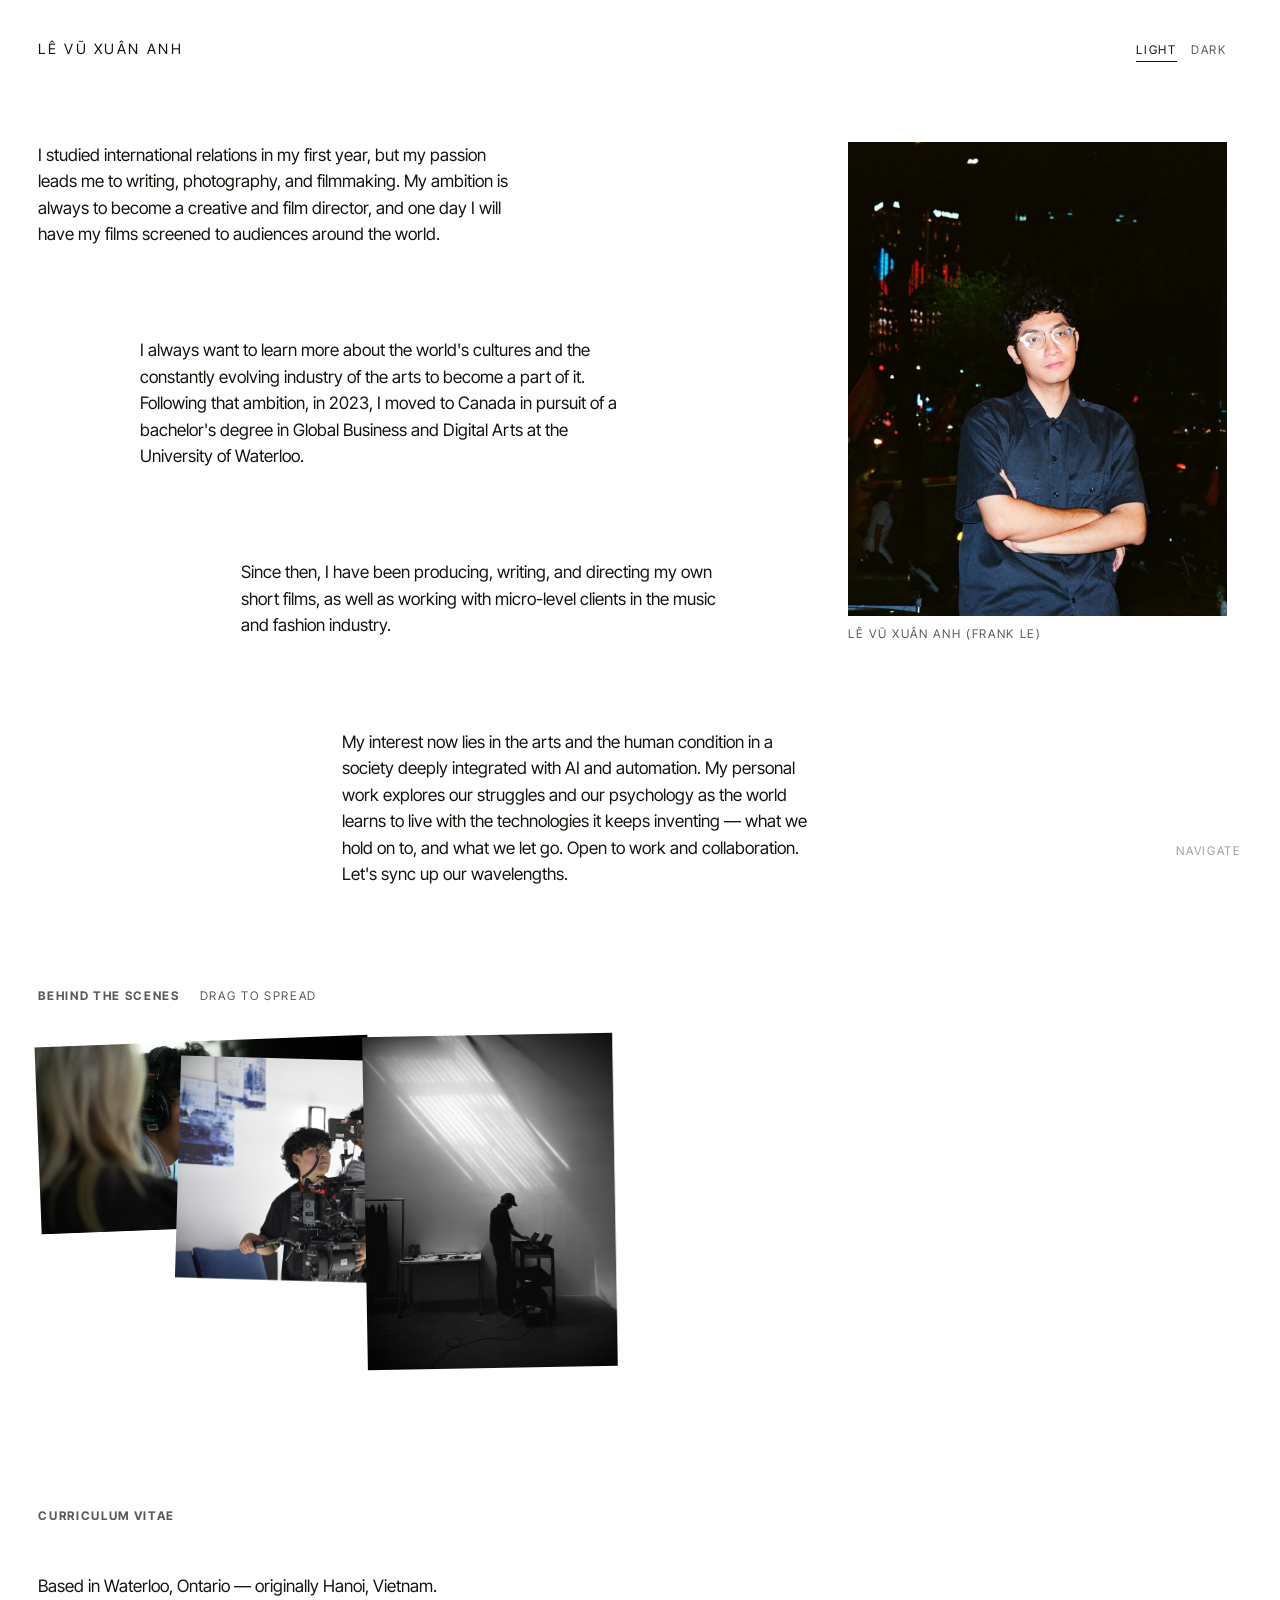
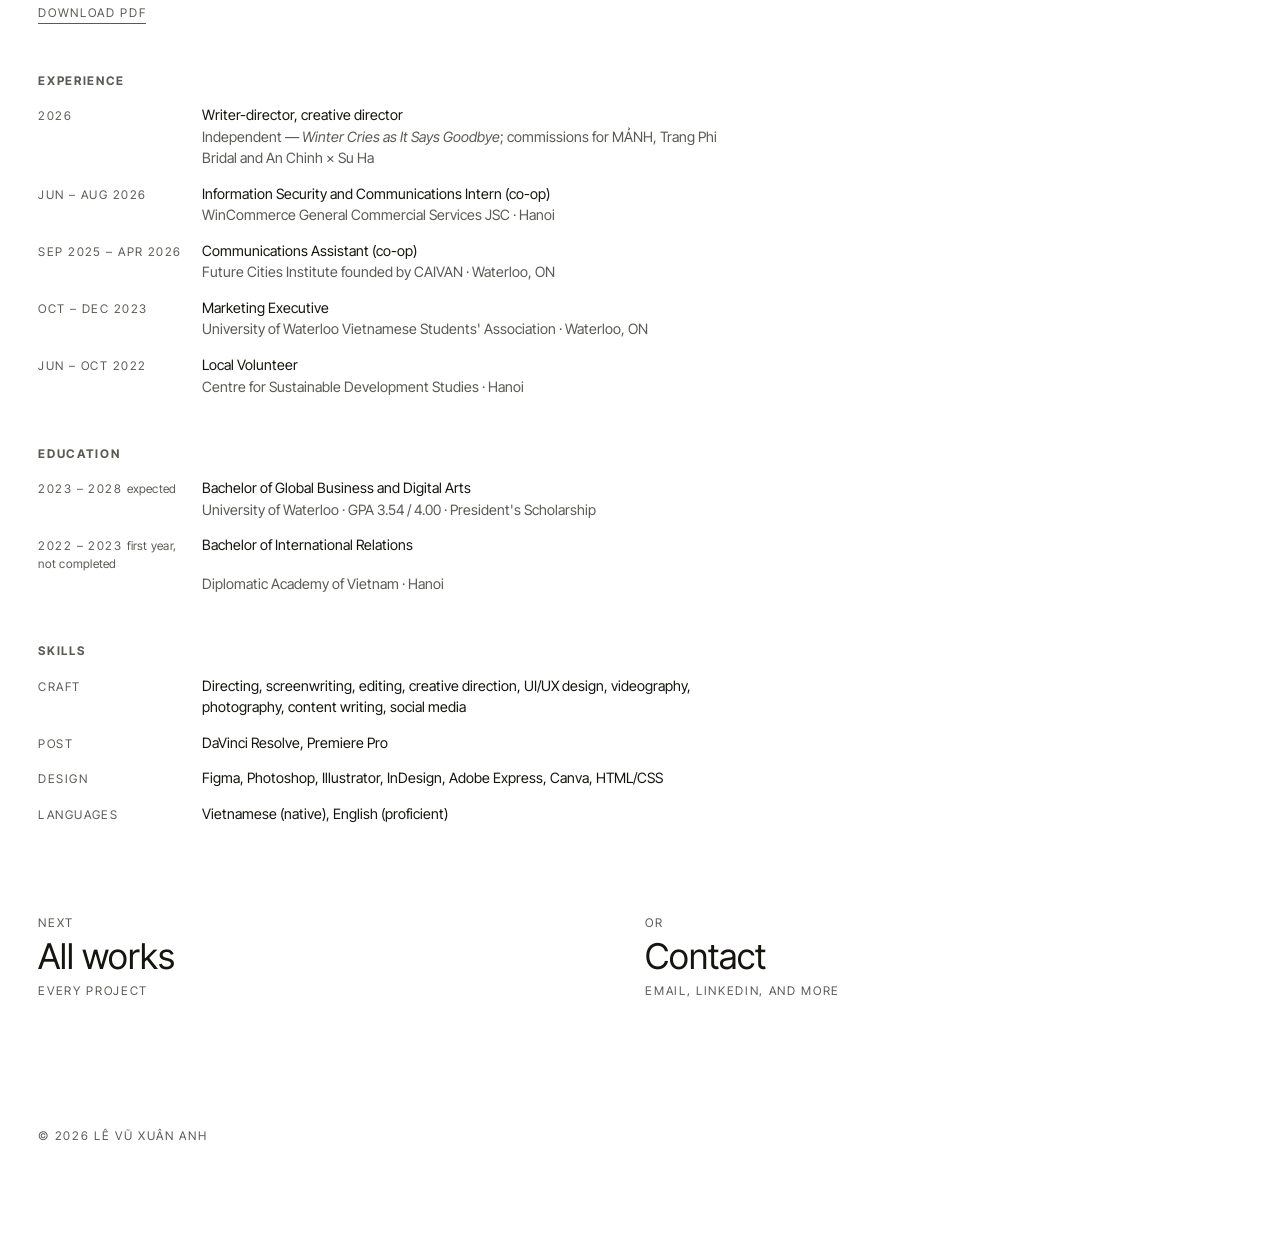
==== about.html @ a2eb8f97 "About: a behind-the-scenes pile you can spread, and the closing line Frank's two, Sept 14:  - The fo" ====
<!doctype html>
<html lang="en">
<head>
<meta charset="UTF-8">
<meta name="viewport" content="width=device-width, initial-scale=1">
<title>About — Frank Le</title>
<meta name="description" content="About Lê Vũ Xuân Anh (Frank Le) — filmmaker and designer studying Global Business and Digital Arts at the University of Waterloo.">
<link rel="icon" href="assets/favicon.svg" type="image/svg+xml">
<link rel="preconnect" href="https://fonts.googleapis.com">
<link rel="preconnect" href="https://fonts.gstatic.com" crossorigin>
<link href="https://fonts.googleapis.com/css2?family=Inter+Tight:ital,wght@0,100..900;1,100..900&display=swap" rel="stylesheet">
<link rel="stylesheet" href="css/style.css">
<script>try{var t=localStorage.getItem('theme');if(t==='dark'||t==='light')document.documentElement.dataset.theme=t;}catch(e){}</script>
</head>
<body data-nav-current="about" class="page-field">

<a class="skip-link" href="#main">Skip to content</a>

<!-- Only the colour mode lives up here now. The nameplate and the way
     back both came out on Sept 11 2026: the name is the root of the
     node tree one click away, and a masthead repeated on every page is
     the thing this site is built to avoid. Navigation is the cue in
     the lower right. -->
<header class="page-head">
  <a class="page-head__mark" href="index.html">Lê Vũ Xuân Anh</a>
  <div class="theme" role="group" aria-label="Colour mode">
    <button class="theme__btn" type="button" data-set-theme="light">Light</button>
    <button class="theme__btn" type="button" data-set-theme="dark">Dark</button>
  </div>
</header>

<!-- A scrolling canvas, not a document: no rules, no boxes, no
     column. Passages step down and inward, the portrait floats free
     and can be dragged anywhere. Placement lives in css/style.css
     under "Canvas pages". -->
<main id="main" class="field">
  <h1 class="visually-hidden">About Frank Le</h1>

  <p class="passage passage--a">I studied international relations in my first year, but my passion leads me to writing, photography, and filmmaking. My ambition is always to become a creative and film director, and one day I will have my films screened to audiences around the world.</p>

  <figure class="floater floater--portrait" data-drag>
    <span class="drift">
      <span class="shot shot--native" style="--ratio: 1200 / 1500">
        <img src="assets/headshot.jpg" width="1200" height="1500" alt="Lê Vũ Xuân Anh, arms folded, at night in the city">
      </span>
    </span>
    <figcaption class="label">Lê Vũ Xuân Anh (Frank Le)</figcaption>
  </figure>

  <p class="passage passage--b">I always want to learn more about the world's cultures and the constantly evolving industry of the arts to become a part of it. Following that ambition, in 2023, I moved to Canada in pursuit of a bachelor's degree in Global Business and Digital Arts at the University of Waterloo.</p>

  <p class="passage passage--c">Since then, I have been producing, writing, and directing my own short films, as well as working with micro-level clients in the music and fashion industry.</p>

  <p class="passage passage--d">My interest now lies in the arts and the human condition in a society deeply integrated with AI and automation. My personal work explores our struggles and our psychology as the world learns to live with the technologies it keeps inventing — what we hold on to, and what we let go. Open to work and collaboration. Let's sync up our wavelengths.</p>

  <!-- The CV, on the page rather than behind a download (Frank,
       Sept 13 2026). Latest to earliest within every section. Dated
       entries come from his June 2025 resume; the 2025 co-op and the
       2026 work come from this site's own data. There is no
       Certification section yet because nothing sourced names one —
       the markup for it is at the end of this block, ready. The PDF
       is Frank's 2026 CV (Sept 14 2026) with the phone number
       redacted from its footer, so docs/contact.md's rule holds; see
       CLAUDE.md for how, and why a text-only redaction was not
       enough. -->
  <!-- Behind the scenes (Frank, Sept 14 2026): three set photos as a
       pile — offset, tilted a degree or two, like prints left on a
       desk. Each is a .floater, so it takes the same drag and drift
       as the portrait; spread them across the page, and "Stack"
       (which appears once anything has moved) puts them back the way
       Tidy up does on the works grid. DOM order is the resting
       stacking order; js/about.js brings whichever was last touched to
       the top. Native ratios, per the standing rule. -->
  <section class="pile" aria-labelledby="pile-heading">
    <div class="pile__head">
      <h2 id="pile-heading" class="label">Behind the scenes</h2>
      <p class="pile__hint label">Drag to spread</p>
      <button class="pile__stack label" type="button" data-stack hidden>Stack</button>
    </div>
    <div class="pile__stage">
      <figure class="floater pile__item pile__item--1" data-drag>
        <span class="drift"><img src="assets/bts-monitor.jpg" width="1600" height="900" alt="Frank at the monitor on set, headphones on, watching a take" loading="lazy" draggable="false"></span>
      </figure>
      <figure class="floater pile__item pile__item--2" data-drag>
        <span class="drift"><img src="assets/bts-camera.jpg" width="1600" height="1066" alt="Frank directing beside the camera operator, pointing across the set" loading="lazy" draggable="false"></span>
      </figure>
      <figure class="floater pile__item pile__item--3" data-drag>
        <span class="drift"><img src="assets/bts-studio.jpg" width="1200" height="1600" alt="Frank at a cart of monitors in a studio, light raking across the wall behind him" loading="lazy" draggable="false"></span>
      </figure>
    </div>
  </section>

  <section class="cv" aria-labelledby="cv-heading">
    <h2 id="cv-heading" class="label">Curriculum vitae</h2>
    <p class="cv__lead">Based in Waterloo, Ontario — originally Hanoi, Vietnam.
      <a class="cv__download label" href="assets/le-vu-xuan-anh-cv-2026.pdf" download="Le Vu Xuan Anh - CV 2026.pdf">Download PDF<span class="visually-hidden"> (2 MB)</span></a></p>

    <section class="cv__section">
      <h3 class="label">Experience</h3>
      <ol class="cv__list">
        <li class="cv__item">
          <span class="cv__when">2026</span>
          <span class="cv__what">Writer-director, creative director</span>
          <span class="cv__where">Independent — <em>Winter Cries as It Says Goodbye</em>; commissions for MẢNH, Trang Phi Bridal and An Chinh × Su Ha</span>
        </li>
        <li class="cv__item">
          <span class="cv__when">Jun – Aug 2026</span>
          <span class="cv__what">Information Security and Communications Intern (co-op)</span>
          <span class="cv__where">WinCommerce General Commercial Services JSC · Hanoi</span>
        </li>
        <li class="cv__item">
          <span class="cv__when">Sep 2025 – Apr 2026</span>
          <span class="cv__what">Communications Assistant (co-op)</span>
          <span class="cv__where">Future Cities Institute founded by CAIVAN · Waterloo, ON</span>
        </li>
        <li class="cv__item">
          <span class="cv__when">Oct – Dec 2023</span>
          <span class="cv__what">Marketing Executive</span>
          <span class="cv__where">University of Waterloo Vietnamese Students' Association · Waterloo, ON</span>
        </li>
        <li class="cv__item">
          <span class="cv__when">Jun – Oct 2022</span>
          <span class="cv__what">Local Volunteer</span>
          <span class="cv__where">Centre for Sustainable Development Studies · Hanoi</span>
        </li>
      </ol>
    </section>

    <section class="cv__section">
      <h3 class="label">Education</h3>
      <ol class="cv__list">
        <li class="cv__item">
          <span class="cv__when">2023 – 2028 <span class="cv__note">expected</span></span>
          <span class="cv__what">Bachelor of Global Business and Digital Arts</span>
          <span class="cv__where">University of Waterloo · GPA 3.54 / 4.00 · President's Scholarship</span>
        </li>
        <li class="cv__item">
          <span class="cv__when">2022 – 2023 <span class="cv__note">first year, not completed</span></span>
          <span class="cv__what">Bachelor of International Relations</span>
          <span class="cv__where">Diplomatic Academy of Vietnam · Hanoi</span>
        </li>
      </ol>
    </section>

    <section class="cv__section">
      <h3 class="label">Skills</h3>
      <ol class="cv__list">
        <li class="cv__item">
          <span class="cv__when">Craft</span>
          <span class="cv__what">Directing, screenwriting, editing, creative direction, UI/UX design, videography, photography, content writing, social media</span>
        </li>
        <li class="cv__item">
          <span class="cv__when">Post</span>
          <span class="cv__what">DaVinci Resolve, Premiere Pro</span>
        </li>
        <li class="cv__item">
          <span class="cv__when">Design</span>
          <span class="cv__what">Figma, Photoshop, Illustrator, InDesign, Adobe Express, Canva, HTML/CSS</span>
        </li>
        <li class="cv__item">
          <span class="cv__when">Languages</span>
          <span class="cv__what">Vietnamese (native), English (proficient)</span>
        </li>
      </ol>
    </section>

    <!-- Certification — nothing sourced names one yet. When there is:
    <section class="cv__section">
      <h3 class="label">Certification</h3>
      <ol class="cv__list">
        <li class="cv__item">
          <span class="cv__when">YEAR</span>
          <span class="cv__what">Certificate name</span>
          <span class="cv__where">Issuer</span>
        </li>
      </ol>
    </section>
    -->
  </section>

  <!-- Where to go from here: the project pages end on a "Next project"
       node, and this page ends the same way, on two. The address and
       LinkedIn that used to sit in the footer live on the Contact
       page, one of these two nodes away (Frank, Sept 13 2026). -->
  <nav class="next-nodes" aria-label="Where next">
    <a class="next-node" href="works.html">
      <span class="label">Next</span>
      <span class="next-node__title">All works</span>
      <span class="label">Every project</span>
    </a>
    <a class="next-node next-node--second" href="contact.html">
      <span class="label">Or</span>
      <span class="next-node__title">Contact</span>
      <span class="label">Email, LinkedIn, and more</span>
    </a>
  </nav>
</main>

<footer class="end-marks">
  <p class="label">&copy; 2026 Lê Vũ Xuân Anh</p>
</footer>

<!-- Navigation, lower right: the node tree's logic folded into one
     corner. Quiet until asked, then a short branch grows upward -
     Navigate, All works, Home - the way a node grows its children on
     the homepage. The trigger is first in the markup and the column is
     reversed in CSS, so the tab order runs bottom to top the way the
     branch reads. js/navcue.js owns the open state. -->
<nav class="navcue" data-cue aria-label="Site">
  <button class="navcue__trigger" type="button" aria-expanded="false">Navigate</button>
  <ul class="navcue__list">
    <li class="navcue__item"><button class="navcue__link" type="button" data-scroll-top>Back to top</button></li>
    <li class="navcue__item"><a class="navcue__link" href="contact.html">Contact</a></li>
    <li class="navcue__item"><a class="navcue__link" href="works.html">All works</a></li>
    <li class="navcue__item"><a class="navcue__link" href="index.html">Home</a></li>
  </ul>
</nav>

<script src="js/site.js"></script>
<script src="js/theme.js"></script>
<script src="js/navcue.js"></script>
<script src="js/drag.js"></script>
<script src="js/about.js"></script>
</body>
</html>
---- css/style.css ----
/* ============================================================
   Frank Le — Portfolio
   Style system: black ink on white paper, ONE typeface doing
   every job, a restrained type scale, no boxes around anything
   the visitor can press, stark hairlines, smooth restrained
   motion. Navigation is the node-tree canvas (index.html +
   js/node-tree.js), not a menu of links.
   See docs/style-direction.md for the rationale behind every
   choice here, including the Sept 2026 revisions.
   ============================================================ */

:root {
  /* Color — Frank's call (Sept 2026): paper is now pure #FFFFFF,
     reversing the earlier warm off-white. Ink stays a near-black
     rather than #000 so the page reads as printed, not clinical.
     The two grays were retoned neutral at the same time — the old
     warm tan/olive pair looked dirty against a pure white sheet. */
  --paper: #ffffff;
  --paper-dim: #f1f1f1;
  --ink: #16140f;
  --ink-soft: #5c5a55;
  --line: var(--ink); /* stark hairlines, not a soft gray — Sept 2026 revision */
  color-scheme: light;

  /* Type — ONE typeface, every job (Frank's call, Sept 2026).
     The old split serif/grotesk system is gone: Times does the
     headlines, the labels, the metadata and the node tree alike.
     Hierarchy now comes from size, case and spacing only, which is
     a harder discipline and a more distinctive result. Setting a
     serif in small tracked caps is what carries the "structural"
     voice the grotesk used to. Don't reintroduce a second family
     without asking — it undoes the whole idea. */
  /* Inter Tight (Frank, Sept 14 2026) — replaces Times, which had
     been the one face since Sept 8. Loaded from Google Fonts in each
     page's <head> as a variable font, so every weight is available
     without a second file. The fallbacks are sans, so a slow load
     shows a grotesk rather than a serif for a moment. */
  --font: "Inter Tight", "Helvetica Neue", Helvetica, Arial, sans-serif;

  /* Scale — one modular ladder, ratio 1.2 (Sept 8 2026 rebuild).
     Every size on the site comes from this ladder; there are no
     hand-picked font-sizes left in the file. Before this there were
     five tokens and thirty-three one-off values clustered so tightly
     (0.7 / 0.72 / 0.75 / 0.78 / 0.8 / 0.85rem) that no one could
     tell them apart — a scale on paper that the CSS ignored.

     The range is the same as before; the rungs are twice as dense,
     which is what a tight ratio buys you. Each step is 1.2x the one
     below, at BOTH ends of its clamp, so the ratio holds at every
     viewport rather than only at one width. Body is --step-2, and
     the ladder is anchored there: 16px on a phone, 17.5px on a desk.

     The anchor has moved twice: down from 16/18px when the site read
     too large, then back up to 16/17.5px on Sept 10 2026 when it read
     too small to sit and read. 16px is the floor for body copy and
     the reason it went back up — below that, prose is a squint. Because every rung is derived
     from the base, moving it moved all nine together and the
     proportions are untouched; this is the only place to change if
     the whole site should get bigger or smaller again. Do NOT nudge
     one rung on its own — that snaps it out of the 1.2 relationship
     with its neighbours and puts us back to the ad-hoc scale this
     ladder replaced.

     In use today: 0 (micro labels), 1 (small text and controls),
     2 (body), 4 (node d1, card titles), 6 (node d0, section titles),
     8 (page titles). Steps 3, 5 and 7 are the headroom the tighter
     ratio creates — real rungs, not yet needed. Reach for one of
     them before inventing a number. */
  --step-0: clamp(0.694rem, 0.675rem + 0.085vw, 0.760rem); /* 11.1 - 12.2px */
  --step-1: clamp(0.833rem, 0.810rem + 0.101vw, 0.911rem); /* 13.3 - 14.6px */
  --step-2: clamp(1rem,     0.973rem + 0.121vw, 1.094rem); /* 16.0 - 17.5px */
  --step-3: clamp(1.2rem,   1.167rem + 0.146vw, 1.313rem); /* 19.2 - 21.0px */
  --step-4: clamp(1.44rem,  1.401rem + 0.174vw, 1.575rem); /* 23.0 - 25.2px */
  --step-5: clamp(1.728rem, 1.681rem + 0.209vw, 1.890rem); /* 27.6 - 30.2px */
  --step-6: clamp(2.074rem, 2.018rem + 0.250vw, 2.268rem); /* 33.2 - 36.3px */
  --step-7: clamp(2.488rem, 2.420rem + 0.302vw, 2.722rem); /* 39.8 - 43.5px */
  --step-8: clamp(2.986rem, 2.905rem + 0.361vw, 3.266rem); /* 47.8 - 52.3px */

  --max-w: none;
  --gutter: clamp(1.25rem, 3vw, 3rem);
  /* Section rhythm, pulled from the reference's literal 200px
     section-gap token (adapted down for a multi-page site — 200px
     between every section on every page reads as excessive here) */
  --section-gap: clamp(3rem, 11vw, 12.5rem);

  /* Motion. --ease is the slow, editorial curve for content
     entering on scroll; --ease-out is the punchier UI curve for
     things the visitor operates directly (menu, toggle, buttons),
     which stay under 250ms so the interface never feels laggy. */
  --ease: cubic-bezier(0.22, 1, 0.36, 1);
  --ease-out: cubic-bezier(0.23, 1, 0.32, 1);
  --ease-in-out: cubic-bezier(0.77, 0, 0.175, 1);
}

* { box-sizing: border-box; }

html {
  color-scheme: light;
  scroll-behavior: smooth;
  /* The tree panel locks body scroll while it's open; reserving the
     gutter stops the page jumping sideways as the scrollbar goes. */
  scrollbar-gutter: stable;
}

@media (prefers-reduced-motion: reduce) {
  html { scroll-behavior: auto; }
}

:focus-visible {
  outline: 2px solid var(--ink);
  outline-offset: 3px;
}

body {
  margin: 0;
  background: var(--paper);
  color: var(--ink);
  font-family: var(--font);
  font-optical-sizing: auto;
  font-size: var(--step-2);
  line-height: 1.5;
  -webkit-font-smoothing: antialiased;
}

img, video { max-width: 100%; display: block; }

a { color: inherit; }

.visually-hidden {
  position: absolute;
  width: 1px; height: 1px;
  overflow: hidden;
  clip: rect(0 0 0 0);
  white-space: nowrap;
}

.skip-link {
  position: absolute;
  left: var(--gutter);
  top: -100%;
  z-index: 50;
  background: var(--ink);
  color: var(--paper);
  font-family: var(--font);
  font-size: var(--step-1);
  letter-spacing: 0.1em;
  text-transform: uppercase;
  text-decoration: none;
  padding: 0.7rem 1rem;
}

.skip-link:focus { top: 0.5rem; }

/* Small structural label, used for eyebrows and section headings —
   the grotesk "structure" voice. */
.label {
  font-family: var(--font);
  font-size: var(--step-0);
  letter-spacing: 0.14em;
  text-transform: uppercase;
  color: var(--ink-soft);
}

/* ---------- Layout shell ---------- */

main { display: block; }

/* The same opening as every canvas page. works.html is the only page
   left using .section, and since its heading and rules came out there
   was nothing at the top of it to justify --section-gap - the filter
   bar simply started 60px lower than the first line of every other
   page. These figures are .field's, deliberately: change one, change
   both. */
.section {
  padding: clamp(2rem, 7vw, 5rem) var(--gutter) clamp(4rem, 10vw, 8rem);
}

.section--tight { padding-block: clamp(2rem, 5vw, 4rem); }
.section--flush-top { padding-top: 0; }

/* The homepage grid slot renders nothing until a third-party grid is
   embedded in it — until then it shouldn't reserve section padding. */
.section:empty { padding: 0; }

.grid-12 {
  display: grid;
  grid-template-columns: repeat(12, 1fr);
  gap: clamp(1rem, 2vw, 1.75rem);
  max-width: var(--max-w);
  margin-inline: auto;
}

.rule {
  grid-column: 1 / -1;
  height: 1px;
  background: var(--line);
  border: 0;
  margin: 0;
}

/* ---------- Section headings ---------- */

/* The section head and its rule were removed Sept 11 2026 along with
   the one on the filter row: works.html was the last page carrying
   them, and ruled-off headers are the document look this site left
   behind. git has the rules. */

/* Text link with a rule that draws itself on hover */
.link-line {
  font-family: var(--font);
  font-size: var(--step-1);
  letter-spacing: 0.1em;
  text-transform: uppercase;
  text-decoration: none;
  padding-bottom: 3px;
  background-image: linear-gradient(var(--ink), var(--ink));
  background-repeat: no-repeat;
  background-position: 0 100%;
  background-size: 100% 1px;
  transition: background-size 0.25s var(--ease);
}

@media (hover: hover) and (pointer: fine) {
  .link-line:hover { background-size: 0 1px; }
}

/* ---------- Media ---------- */

.media-frame {
  position: relative;
  display: block;          /* it is an <a> on the works grid */
  color: inherit;
  text-decoration: none;
  aspect-ratio: 4 / 5;
  width: 100%;
  overflow: hidden;
  background: var(--paper-dim);
  /* The frame declares the scroll timeline that the layer inside it
     reads. It has to be declared HERE and not on that layer: overflow
     makes this frame a scroll container, so a view() timeline created
     inside it would measure the layer against the frame - which never
     scrolls - and sit frozen at 50% forever. Measured from the frame,
     it measures against the page, which is the thing moving. */
  view-timeline-name: --card-view;
  view-timeline-axis: block;
}

.media-frame img,
.media-frame video {
  width: 100%;
  height: 100%;
  object-fit: cover;
  transition: transform 0.4s var(--ease);
}

@media (hover: hover) and (pointer: fine) {
  a:hover .media-frame img,
  a:hover .media-frame video { transform: scale(1.03); }
}

.media-placeholder {
  width: 100%;
  height: 100%;
  display: flex;
  align-items: center;
  justify-content: center;
  text-align: center;
  padding: 1rem;
  font-family: var(--font);
  font-size: var(--step-0);
  letter-spacing: 0.06em;
  text-transform: uppercase;
  color: var(--ink-soft);
}

/* ---------- Card caption (works grid) ---------- */

/* The caption carries the link now that the media is something you
   pick up rather than click through. */
.caption {
  margin-top: 0.85rem;
  display: grid;
  grid-template-columns: auto 1fr;
  gap: 0 0.9rem;
  align-items: baseline;
  text-decoration: none;
  color: inherit;
  cursor: pointer;
}

.caption__index {
  font-family: var(--font);
  font-size: var(--step-0);
  letter-spacing: 0.1em;
  color: var(--ink-soft);
}

.caption__title {
  font-family: var(--font);
  font-size: var(--step-4);
  line-height: 1.25;
  /* justify-self, or the underline stretches the whole grid column
     and reads as a rule rather than a link. */
  justify-self: start;
  max-width: 100%;
  border-bottom: 1px solid transparent;
  transition: border-color 200ms var(--ease-out);
}

.caption__meta {
  grid-column: 2;
  margin-top: 0.3rem;
  font-family: var(--font);
  font-size: var(--step-0);
  letter-spacing: 0.08em;
  text-transform: uppercase;
  color: var(--ink-soft);
}

/* ---------- Works grid + filters ---------- */

.filters {
  grid-column: 1 / -1;
  display: flex;
  flex-wrap: wrap;
  gap: 0.75rem 2rem;
  margin-bottom: clamp(2rem, 5vw, 3.5rem);
  font-family: var(--font);
}

.filter-group {
  display: flex;
  align-items: center;
  gap: 0.5rem;
  flex-wrap: wrap;
}

.filter-group__label {
  font-size: var(--step-0);
  letter-spacing: 0.12em;
  text-transform: uppercase;
  color: var(--ink-soft);
  margin-right: 0.25rem;
}

.filter-btn {
  /* No box (Frank's call, Sept 2026). State is carried by the rule
     under the word and by ink weight, not by a container. */
  font-family: var(--font);
  font-size: var(--step-1);
  letter-spacing: 0.08em;
  text-transform: uppercase;
  background: none;
  border: 0;
  color: var(--ink-soft);
  padding: 0.25rem 0;
  margin-right: 0.35rem;
  cursor: pointer;
  border-bottom: 1px solid transparent;
  transition: color 0.2s var(--ease-out), border-color 0.2s var(--ease-out), transform 0.14s var(--ease-out);
}

.filter-btn:active { transform: scale(0.97); }

@media (hover: hover) and (pointer: fine) {
  .filter-btn:hover { color: var(--ink); border-bottom-color: var(--ink); }
}

/* Selected filter: the word goes to full ink and keeps its rule. No
   fill, no container — same reasoning as removing the borders. */
.filter-btn[aria-pressed="true"] {
  color: var(--ink);
  border-bottom-color: var(--ink);
}

/* The project counter was removed Sept 11 2026. The grid is short
   enough to see, and a running total is a database's idea of a
   portfolio. */

.works-grid {
  grid-column: 1 / -1;
  display: grid;
  grid-template-columns: repeat(12, 1fr);
  gap: clamp(2rem, 5vw, 4rem) clamp(1rem, 2vw, 1.75rem);
}

.work-card {
  grid-column: span 6;
  position: relative;     /* so a card being dragged can ride above */
  display: block;
  color: inherit;
}

/* The layer that reveals on scroll. It is not .work-card itself
   because the drag writes a transform there, and one element cannot
   hold two. */
.work-card__body { display: block; }

.work-card[data-draggable="on"] {
  cursor: grab;
  touch-action: none;
  will-change: transform;
}

.work-card.is-dragging { cursor: grabbing; z-index: 3; }

/* Broken rhythm: a repeating four-item pattern of uneven spans,
   offsets and aspect ratios. This is where the "unconventional"
   energy lives, since type and motion stay calm. */
.work-card:nth-child(4n + 1) { grid-column: 1 / span 7; }
.work-card:nth-child(4n + 2) { grid-column: 9 / span 4; margin-top: clamp(2rem, 8vw, 7rem); }
.work-card:nth-child(4n + 3) { grid-column: 2 / span 5; }
.work-card:nth-child(4n)     { grid-column: 8 / span 5; margin-top: clamp(1rem, 4vw, 3.5rem); }

.work-card:nth-child(4n + 1) .media-frame { aspect-ratio: 16 / 9; }
.work-card:nth-child(4n + 2) .media-frame { aspect-ratio: 3 / 4; }
.work-card:nth-child(4n + 3) .media-frame { aspect-ratio: 4 / 3; }
.work-card:nth-child(4n)     .media-frame { aspect-ratio: 1 / 1; }

/* Native ratio on the grid too (Frank, Sept 12 2026 — the last place
   the rule wasn't applied). A frame whose media declares its pixels
   takes the file's own shape from --ratio, set inline by cardMarkup();
   the composed crops above are for entries that don't say. Same
   specificity as those rules and later in the file, so it wins. */
.work-card .media-frame.media-frame--native { aspect-ratio: var(--ratio); }

/* Portrait media is capped by HEIGHT, width following, so a 9:16 clip
   in a seven-column card is ~380x680 rather than 1400px tall. It is
   `width`, not `max-width`, on purpose: the resize grip writes an
   inline width, and inline wins, so the frame can still be taken
   larger by hand. */
.work-card .media-frame--upright { width: min(100%, calc(min(70vh, 48rem) * var(--ratio))); }

@media (max-width: 860px) {
  .work-card,
  .work-card:nth-child(4n + 1),
  .work-card:nth-child(4n + 2),
  .work-card:nth-child(4n + 3),
  .work-card:nth-child(4n) {
    grid-column: 1 / -1;
    margin-top: 0;
  }
}

.works-empty {
  grid-column: 1 / -1;
  font-family: var(--font);
  color: var(--ink-soft);
  padding: 3rem 0;
}

/* The inverted footer slab was removed Sept 11 2026. It was the last
   piece of the pre-canvas design still standing, on works.html alone,
   and every other page had already moved to .end-marks. Its rules
   lived here; git has them if the title-card idea ever comes back. */

/* ---------- Motion: scroll reveals ----------
   Smooth and slow, per the brief — content lifts into place rather
   than snapping. The .reveal class is added by js/site.js to any
   [data-reveal] element, so with JS off nothing is ever hidden. */

.reveal {
  opacity: 0;
  transform: translateY(1.5rem);
  transition: opacity 0.6s var(--ease), transform 0.6s var(--ease);
  transition-delay: var(--reveal-delay, 0s);
}

.reveal.is-in { opacity: 1; transform: none; }

@media (prefers-reduced-motion: reduce) {
  /* Gentler, not zero. Fades and color changes stay — they carry
     meaning and don't cause motion sickness. Everything that MOVES
     is switched off. */
  *, *::before, *::after {
    transition-property: opacity, color, background-color, border-color, text-decoration-color !important;
    transition-duration: 0.2s !important;
    animation-duration: 0.01ms !important;
  }

  .reveal { opacity: 1; transform: none; }
  .tree-panel { transform: none; }
  .tree__branch { transition: none; }
  .tree__list > li { transform: none; }

  .nav-tree-open:active,
  .nav-mode__btn:active,
  .tree-panel__close:active,
  .tree__toggle:active,
  .filter-btn:active,
  a.cv-slot:active { transform: none; }

  a:hover .media-frame img,
  a:hover .media-frame video { transform: none; }
}


/* ---------- Node-tree canvas (the homepage) ----------
   The site's navigation, and the whole of index.html. Blank paper,
   nodes the visitor can drag anywhere, branches that open in place.
   Behaviour lives in js/node-tree.js; the notes there explain the
   motion decisions. Nothing in here uses a box, a fill or a shadow —
   the diagram is drawn in hairlines and type only. ---------- */

.page-canvas {
  height: 100dvh;
  overflow: hidden;
}

.canvas {
  position: relative;
  width: 100%;
  height: 100dvh;
  overflow: hidden;
  /* Nodes are dragged with pointer events, so the browser must not
     claim the gesture for scrolling first. */
  touch-action: none;
}

/* The sheet of paper. transform-origin sits at its top-left corner
   so screen and world coordinates convert with a plain
   (screen - pan) / scale — put the origin in the middle and every
   calculation in js/node-tree.js grows a term. */
.canvas__world {
  position: absolute;
  inset: 0;
  transform-origin: 0 0;
  will-change: transform;
}

.canvas__edges {
  position: absolute;
  inset: 0;
  width: 100%;
  height: 100%;
  pointer-events: none;
  overflow: visible;   /* an SVG clips to its own box by default, and
                          the tree runs well outside it once panned */
}

/* Grabbing the paper itself, rather than a node on it. */
.canvas.is-panning { cursor: grabbing; }
.canvas.is-panning .node { pointer-events: none; }

/* Recessive on purpose: the lines describe the structure, the words
   carry it. At full ink the diagram reads as a cage. */
.canvas__edge {
  stroke: var(--ink);
  stroke-width: 1;
  stroke-opacity: 0.32;
}

.canvas__nodes {
  position: absolute;
  inset: 0;
}

.node {
  position: absolute;
  left: 0;
  top: 0;
  display: flex;
  flex-direction: column;
  align-items: flex-start;
  cursor: grab;
  touch-action: none;
  will-change: transform;
  transition: transform 260ms var(--ease-out), opacity 260ms var(--ease-out);
}

/* No transition while a node is under the pointer — it should track
   the hand exactly, not lag behind it by a quarter second. */
.node.is-dragging {
  cursor: grabbing;
  transition: none;
  z-index: 3;
}

.node.is-entering { opacity: 0; }

.node.is-leaving {
  opacity: 0;
  transition-duration: 170ms;
  transition-delay: 0ms !important;
}

.node__hit {
  display: inline-flex;
  flex-direction: column;   /* media above, naming below — the default
                               for every node with a frame */
  align-items: flex-start;
  gap: 0.55em;
  font-family: var(--font);
  font-weight: 400;
  background: none;
  border: 0;
  padding: 0.3rem 0.15rem;
  margin: 0;
  color: var(--ink);
  text-decoration: none;
  white-space: nowrap;
  cursor: pointer;
  user-select: none;
  -webkit-user-drag: none;
  transition: transform 140ms var(--ease-out);
}

.node__hit:active { transform: scale(0.97); }
.canvas.is-dragging .node__hit { cursor: grabbing; }

.node__hit:focus-visible {
  outline: 1px solid var(--ink);
  outline-offset: 5px;
}

/* Size carries depth — the one hierarchy signal left now that
   everything is set in the same face. */
/* Two rungs between each depth (a 1.44x jump) so the branch levels
   read as clearly different, then only one rung down to the leaves —
   project titles are the point of the tree and shouldn't shrink out
   of reading size just to complete a pattern. */
.node--d0 .node__hit { font-size: var(--step-6); }
.node--d1 .node__hit { font-size: var(--step-4); }
.node--d2 .node__hit { font-size: var(--step-2); }
.node--d3 .node__hit { font-size: var(--step-1); color: var(--ink-soft); }

.node__label {
  border-bottom: 1px solid transparent;
  transition: border-color 200ms var(--ease-out);
}

/* Two things sit beside a node's name and below it in weight: the
   name Frank works under, and a project's year. Same treatment —
   subordinate on the same baseline, which .node__line provides. */
.node__alias,
.node__meta {
  color: var(--ink-soft);
  letter-spacing: 0.01em;
}

.node__alias { font-size: 0.62em; }

/* 0.75em, not the alias's 0.62em. The alias sits beside the root's
   36px name, where 0.62em is still 22px; a project node is 17px, and
   the same ratio would set its year at 10.7px — under --step-0, the
   smallest size anywhere on the site. A ratio that works at one end
   of the scale does not automatically work at the other. */
.node__meta { font-size: 0.75em; }

@media (hover: hover) and (pointer: fine) {
  .node__hit:hover .node__label { border-color: currentColor; }
}

.node__glyph {
  font-size: 0.75em;
  letter-spacing: 0.1em;
  color: var(--ink-soft);
  min-width: 0.6em;
  /* Extra air before the +/− only. Widening .node__hit's flex gap
     would have pushed "Frank Le" off the name it belongs to; the
     glyph is a separate thing from the naming, so the space that
     separates it should be too. In em, so it stays proportional at
     every depth of the tree rather than looking cramped on the root
     and gaping on a leaf. */
  margin-left: 0.5em;
}

/* A still or clip beside the title. Sized in em, so it scales with
   the node's own depth without a rule per level. */
/* The naming row: everything that used to sit directly in the hit. */
.node__line {
  display: inline-flex;
  align-items: baseline;
  gap: 0.4rem;
}

/* Tripled (Sept 10 2026) and moved above the title. A node carrying
   work should show the work, not a stamp beside a word — at 4em the
   clip was a detail on the label; at 12em the label is a caption on
   the clip. Still em-based, so it scales with the node's depth
   without a rule per level. */
.node__media {
  --edge: 12em;             /* the frame's LONGER side, whichever that is */
  flex: none;
  display: block;
  width: var(--edge);
  aspect-ratio: 4 / 3;      /* a holding shape only, until the file's own
                               ratio is known — see applyRatio() in
                               js/node-tree.js */
  overflow: hidden;
  background: var(--paper-dim);
}

/* The root's is proportionally smaller — it sits with the biggest type
   on the canvas — and holds a portrait shape while it waits. */
.node--d0 .node__media {
  --edge: 6em;   /* 9.6em was set before a portrait existed; at the
                    root's type size it came out at 345px, nearly
                    twice any project frame. Frank asked for a small
                    portrait — 6em is ~216px, a portrait beside a
                    name rather than a hero image. Sept 13 2026. */
  width: auto;
  height: var(--edge);
  aspect-ratio: 3 / 4;
}

/* Every imported file is shown at its native ratio (Frank's rule,
   Sept 12 2026): the inline aspect-ratio carries the file's own
   proportions, and the frame is sized by its longer edge. Sizing by
   width alone would let a portrait clip grow to twice the area of a
   landscape one; by the longer edge, the two carry the same weight
   and neither is cropped. Double-class selectors so these outrank the
   root's holding shape above. */
.node__media.node__media--wide { width: var(--edge); height: auto; }
.node__media.node__media--tall { height: var(--edge); width: auto; }

.node__media img,
.node__media video {
  width: 100%;
  height: 100%;
  object-fit: cover;
  display: block;
  transition: transform 400ms var(--ease);
}

@media (hover: hover) and (pointer: fine) {
  .node__hit:hover .node__media img,
  .node__hit:hover .node__media video { transform: scale(1.04); }
}

/* Media nodes need no special alignment now that the hit is a column
   — the frame and its title both start at the left edge. */

/* Describes the node it sits under; not a second thing to click.
   It carries a sentence rather than a list of labels, so it is set in
   reading case: the site's small tracked caps are a label treatment,
   and this one has commas and a subordinate clause in it. Same rung
   on the ladder as before — only the case, tracking and measure
   changed. */
.node__caption {
  margin-top: 0.5rem;
  padding-left: 0.15rem;
  /* display:block is load-bearing. As a bare <span> the caption is
     inline, so it sat on the SAME line as the names and ran the whole
     width of the canvas — and max-width, which does not apply to
     inline boxes, was silently ignored. Block puts the statement on
     its own line under the names and lets the measure below bite. */
  display: block;
  /* Sized to break across two lines at the statement's current
     length. If the copy in ROOT_CAPTION changes materially, re-check
     the wrap — this measure is tuned to it, not to a rule.
     60vw, not 70: on a phone the root's box is the caption's width,
     and at 70vw it reached far enough across the canvas to collide
     with the branch beside it. */
  max-width: min(34rem, 60vw);
  /* --step-3, not --step-0. This is the hero line; it was sitting on
     the label rung, three steps below body copy. */
  font-size: var(--step-3);
  line-height: 1.45;
  color: var(--ink);
  user-select: none;
}

.canvas__fallback {
  list-style: none;
  margin: 0;
  padding: var(--gutter);
  display: flex;
  gap: 1.5rem;
}

/* ---------- Canvas corner marks ---------- */

.canvas__marks {
  position: fixed;
  inset: 0;
  z-index: 4;
  pointer-events: none;
}

.mark {
  position: absolute;
  margin: 0;
  font-family: var(--font);
  font-size: var(--step-0);
  letter-spacing: 0.14em;
  text-transform: uppercase;
  color: var(--ink-soft);
  line-height: 1.8;
}

/* The drag hint is gone (Frank's call, Sept 10 2026) — the lower left
   belongs to the reset now. Dragging and zooming are left to be found
   rather than announced. */

.mark--mail {
  right: var(--gutter);
  bottom: var(--gutter);
  pointer-events: auto;
  text-decoration: none;
  color: var(--ink);
  border-bottom: 1px solid transparent;
  transition: border-color 200ms var(--ease-out);
}

@media (hover: hover) and (pointer: fine) {
  .mark--mail:hover { border-bottom-color: var(--ink); }
}

@media (max-width: 720px) {
  .mark--mail { display: none; } /* the Contact node covers it */
  .node--d0 .node__hit { font-size: var(--step-4); }
  .node--d1 .node__hit { font-size: var(--step-2); }
  .node--d2 .node__hit,
  .node--d3 .node__hit { font-size: var(--step-0); }
}

/* Reduced motion: nodes still appear and disappear, they just don't
   travel to do it. Movement is what causes trouble, not opacity. */
@media (prefers-reduced-motion: reduce) {
  .node { transition: opacity 200ms var(--ease-out); }
  .node__hit:active { transform: none; }
  .node__hit:hover .node__media img,
  .node__hit:hover .node__media video { transform: none; }
}

/* ---------- Inner-page head ----------
   There is no list menu anywhere on the site. Every page that isn't
   the canvas gets its nameplate and one way back to the tree. ---------- */

/* One thing lives here: the colour mode, held to the right. The
   nameplate and the back link were removed Sept 11 2026 - see the
   comment in any page's markup, and the Navigate cue below. */
.page-head {
  display: flex;
  align-items: baseline;
  justify-content: space-between;
  flex-wrap: wrap;
  gap: 1rem;
  /* var(--gutter), not 1.5rem. The homepage holds its colour-mode
     control at top: var(--gutter), and a header that used a different
     figure made the Light/Dark pair jump 14px up the moment you left
     the canvas. The two are now the same distance from the same
     corner - measured at 1280px: 38.39px on every page. */
  padding: var(--gutter) var(--gutter) 0;
}

/* The nameplate, back on the inner pages (Frank, Sept 13 2026) as the
   full name rather than the alias — the same name the root node
   carries, so leaving the canvas doesn't change who the site belongs
   to. It is a link home, quietly: no rule at rest, one on hover, the
   same small tracked caps as every other mark. The canvas itself has
   no header; the root node is its nameplate. */
.page-head__mark {
  font-family: var(--font);
  font-size: var(--step-1);
  letter-spacing: 0.18em;
  text-transform: uppercase;
  color: var(--ink);
  text-decoration: none;
  border-bottom: 1px solid transparent;
  transition: border-color 0.2s var(--ease-out);
}

@media (hover: hover) and (pointer: fine) {
  .page-head__mark:hover { border-bottom-color: var(--ink); }
}


/* ============================================================
   Canvas pages — about, contact, work detail (Sept 9 2026)

   These were conventional documents: a column of text, ruled
   sections, boxed media, an inverted footer slab. Against the node
   tree they read as a different website. Rebuilt as scrolling
   canvases on the same terms as the homepage:

   - No rule ever separates two things. Space does it.
   - No box is ever drawn around anything.
   - Nothing sits in a column. An invisible 12-column grid places
     blocks so they step down and inward.
   - Media is a free object: draggable anywhere (js/drag.js) and
     drifting gently on its own.

   The grid is a placement tool, not a visible structure — if you
   ever find yourself adding a border to make the layout legible,
   the placement is wrong, not the border.
   ============================================================ */

.field,
.work-field {
  position: relative;
  display: grid;
  grid-template-columns: repeat(12, 1fr);
  column-gap: clamp(1rem, 2vw, 1.75rem);
  row-gap: clamp(2.5rem, 7vw, 6rem);
  align-items: start;
  padding: clamp(2rem, 7vw, 5rem) var(--gutter) clamp(4rem, 10vw, 8rem);
}

/* ---------- Reading blocks ---------- */

.passage {
  margin: 0;
  font-size: var(--step-2);
  line-height: 1.55;
  text-wrap: pretty;
}

/* Four passages, evenly distributed (Frank, Sept 14 2026): the same
   measure for each (5 columns), one column of stair between steps,
   and one row-gap between rows — no pair pulled tight, no step wider
   than the next. All four end at column 8 or earlier, which is what
   lets auto-placement keep them in rows 1-4 beside the portrait; a
   passage reaching column 9 overlaps the portrait's cell and the grid
   pushes it below the portrait's whole span (Sept 13 — see
   .floater--portrait). */
.passage--a { grid-column: 1 / span 5; }
.passage--b { grid-column: 2 / span 5; }
.passage--c { grid-column: 3 / span 5; }
.passage--d { grid-column: 4 / span 5; }

.note {
  margin: 0;
  font-size: var(--step-1);
  line-height: 1.6;
  color: var(--ink-soft);
  max-width: 46ch;
}

/* Loose facts. A list, not a table — the old <dl> needed rules to
   hold its columns apart, which is exactly what we're removing. */
.notes {
  list-style: none;
  margin: 0;
  padding: 0;
  display: grid;
  gap: 0.85rem;
  font-size: var(--step-1);
  line-height: 1.5;
}

.notes .label { display: block; color: var(--ink-soft); }

.notes--work    { grid-column: 9 / span 4; }
.notes--awards  { grid-column: 9 / span 4; }

/* ---------- Credits ----------
   Two columns, never more: a film credit list is long and a single
   column of fifteen roles turns the page into a ladder. Anything past
   five rows is folded away by default and the fifth row fades out, so
   the block advertises that it continues without spending the height
   to prove it. js/work-detail.js decides whether to fold — the rule
   is rows, not entries, and it applies to every project. */

.credits { grid-column: 1 / span 7; }

.notes--credits {
  grid-template-columns: repeat(2, minmax(0, 1fr));
  column-gap: clamp(1.5rem, 4vw, 3rem);
}

/* Ten items is five rows across two columns. Past that the list is
   clipped rather than shortened — the entries still exist, they are
   just not spending space until asked for. */
.notes--credits.is-folded > li:nth-child(n + 11) { display: none; }

.notes--credits.is-folded {
  -webkit-mask-image: linear-gradient(to bottom, #000 62%, transparent 97%);
  mask-image: linear-gradient(to bottom, #000 62%, transparent 97%);
}

.credits__more {
  margin-top: 1rem;
  font-family: var(--font);
  font-size: var(--step-1);
  line-height: 1;
  background: none;
  border: 0;
  padding: 0;
  color: var(--ink-soft);
  cursor: pointer;
  display: inline-flex;
  align-items: baseline;
  gap: 0.5em;
  transition: color 0.2s var(--ease-out), transform 0.14s var(--ease-out);
}

.credits__more:active { transform: scale(0.94); }
.credits__more:focus-visible { outline: 1px solid var(--ink); outline-offset: 4px; }

@media (hover: hover) and (pointer: fine) {
  .credits__more:hover { color: var(--ink); }
}

@media (max-width: 860px) {
  .notes--credits { grid-template-columns: minmax(0, 1fr); }
  /* One column on a phone, so five rows is five entries. */
  .notes--credits.is-folded > li:nth-child(n + 6) { display: none; }
}

/* ---------- Free-floating media ---------- */

.floater {
  margin: 0;
  position: relative;
  touch-action: none;
  cursor: grab;
  will-change: transform;
}

.floater.is-dragging { cursor: grabbing; z-index: 6; }

/* ---------- Behind the scenes: the pile ----------
   Three prints on a desk. The stage is a fixed-height field so a
   drag never reflows anything below it; the prints are absolutely
   placed inside it with small offsets and tilts. Sized by the LONGER
   edge (--edge), like the node frames, so the portrait and the two
   landscapes carry the same weight. */
.pile {
  grid-column: 1 / -1;
  display: grid;
  grid-template-columns: repeat(12, 1fr);
  column-gap: inherit;
  row-gap: 1.25rem;
}

.pile__head {
  grid-column: 1 / span 4;
  display: flex;
  align-items: baseline;
  gap: 1.25rem;
}

.pile__hint { color: var(--ink-soft); margin: 0; }

.pile__stack {
  background: none;
  border: 0;
  padding: 0 0 1px;
  margin: 0;
  color: var(--ink);
  border-bottom: 1px solid var(--ink);
  cursor: pointer;
  transition: opacity 0.2s var(--ease-out), transform 0.14s var(--ease-out);
}
.pile__stack:active { transform: scale(0.97); }
.pile__stack[hidden] { display: none; }

.pile__stage {
  grid-column: 1 / span 12;
  position: relative;
  --edge: clamp(14rem, 26vw, 24rem);
  height: calc(var(--edge) * 1.15);
}

.pile__item {
  position: absolute;
  left: var(--x);
  top: var(--y);
  width: var(--w);
  aspect-ratio: var(--ratio);
  --rot: 0deg;
  rotate: var(--rot);                 /* independent of the drag's transform */
  transform-origin: 50% 50%;
}

.pile__item .drift { display: block; }

.pile__item img {
  display: block;
  width: 100%;
  height: 100%;
  object-fit: cover;
  user-select: none;
  -webkit-user-drag: none;
}

/* Resting places. The portrait's --w comes from its height so its
   longer edge matches the landscapes' longer edge. Later in the DOM
   sits on top; js/about.js re-orders on touch. */
.pile__item--1 { --ratio: 16 / 9;   --w: var(--edge);                          --x: 0;                        --y: 0.4rem; --rot: -2.2deg; }
.pile__item--2 { --ratio: 1600 / 1066; --w: var(--edge);                       --x: calc(var(--edge) * 0.42); --y: 1.6rem; --rot: 1.6deg; }
.pile__item--3 { --ratio: 3 / 4;    --w: calc(var(--edge) * 0.75);            --x: calc(var(--edge) * 0.98); --y: 0;      --rot: -1deg; }

/* Last touched stays on top: js/about.js sets --z. */
.pile__item { z-index: var(--z, 1); }
.pile__item.is-dragging { z-index: 60; }

@media (max-width: 860px) {
  .pile { display: block; }
  .pile__head { margin-bottom: 1rem; }
  /* No dragging on touch (a drag needs to capture the gesture, and
     that stops the page scrolling over the pile), so the prints just
     stack, tighter, and the hint and Stack go away. */
  .pile__hint, .pile__stack { display: none; }
  .pile__stage { --edge: min(70vw, 18rem); height: calc(var(--edge) * 1.25); }
  .pile__item--2 { --x: calc(var(--edge) * 0.18); --y: 2rem; }
  .pile__item--3 { --x: calc(var(--edge) * 0.36); --y: 3.4rem; }
}
.floater figcaption { margin-top: 0.6rem; }

/* The sound switch under a clip. No box - a word with a rule under it
   when it is on, the way a selected filter reads. It starts soft and
   goes to full ink when on, so the one clip with audio is the one
   that reads loudest on the page. */
.shot__sound {
  font-family: var(--font);
  font-size: var(--step-0);
  letter-spacing: 0.14em;
  text-transform: uppercase;
  color: var(--ink-soft);
  background: none;
  border: 0;
  border-bottom: 1px solid transparent;
  padding: 0.25rem 0;
  margin: 0;
  cursor: pointer;
  transition: color 0.2s var(--ease-out), border-color 0.2s var(--ease-out), transform 0.14s var(--ease-out);
}

.shot__sound:active { transform: scale(0.97); }
.shot__sound:focus-visible { outline: 1px solid var(--ink); outline-offset: 4px; }
.shot__sound[aria-pressed="true"] { color: var(--ink); border-bottom-color: var(--ink); }

@media (hover: hover) and (pointer: fine) {
  .shot__sound:hover { color: var(--ink); }
}

@media (prefers-reduced-motion: reduce) {
  .shot__sound:active { transform: none; }
}

/* The drift layer exists so three transforms never fight over one
   element: .floater carries the drag offset, .drift carries the
   ambient motion, and anything inside is free to do its own thing. */
.drift {
  display: block;
  will-change: transform;
  animation-timing-function: ease-in-out;
  animation-iteration-count: infinite;
  animation-fill-mode: both;
}

/* A frame with no frame. The tint is a placeholder standing in for
   an image that hasn't landed yet — once a real src exists the
   picture covers it and no rectangle is drawn at all. */
.shot {
  display: block;
  position: relative;
  overflow: hidden;
  background: var(--paper-dim);
}

.shot img,
.shot video {
  display: block;
  width: 100%;
  height: 100%;
  object-fit: cover;
}

.shot--wide     { aspect-ratio: 16 / 9; }
.shot--tall     { aspect-ratio: 3 / 4; }
.shot--square   { aspect-ratio: 1 / 1; }
.shot--portrait { aspect-ratio: 4 / 5; }

/* Native ratio, from --ratio set inline by js/work-detail.js from the
   file's own pixels. Nothing is cropped: the box IS the file's shape. */
.shot--native   { aspect-ratio: var(--ratio); }

/* Portrait media is capped by height rather than filling its grid
   slot's width — a 9:16 clip across nine columns would be taller than
   the screen. Width follows from the ratio; the figure sits at the
   start of its slot rather than stretching. */
.floater--upright {
  max-width: calc(min(78vh, 56rem) * var(--ratio));
  justify-self: start;
}

.shot__empty {
  position: absolute;
  inset: 0;
  display: grid;
  place-items: center;
  padding: 1rem;
  text-align: center;
  font-size: var(--step-0);
  letter-spacing: 0.12em;
  text-transform: uppercase;
  color: var(--ink-soft);
}

.floater--portrait {
  grid-column: 9 / span 4;
  /* Four rows: a, b, c, d - exactly the rows the passages occupy,
     and no more. The count is load-bearing in a way that took three
     tries to see (Sept 13 2026). Auto-placed items fill rows the
     portrait doesn't block, so if its span runs past the last passage
     row, the next item has to skip to the row after the span and
     every row in between exists as an EMPTY track - two 46px rows,
     once, and a passage a screen below the one before it. Four
     passages with a row-gap between them are taller than the
     portrait, so nothing stretches. If a fifth passage is ever
     added, this becomes span 5. */
  grid-row: 1 / span 4;
  align-self: start;
}
.floater--lead     { grid-column: 2 / span 9; }
.floater--b        { grid-column: 1 / span 5; }
.floater--c        { grid-column: 7 / span 5; margin-top: clamp(1.5rem, 5vw, 4rem); }
.floater--d        { grid-column: 3 / span 6; }

/* ---------- Work detail ---------- */

/* justify-self matters more than it looks: a grid item is blockified,
   so .link-line would stretch to fill its column and its underline —
   drawn with a background gradient at 100% width — would render as a
   300px rule across the page. Exactly the thing this layout removes. */
.link-line { justify-self: start; }
.work-field__loading { grid-column: 1 / span 6; font-size: var(--step-2); margin: 0; }

.work-title {
  grid-column: 1 / span 8;
  margin: 0;
  font-size: var(--step-8);
  font-weight: 400;
  line-height: 1.04;
  letter-spacing: -0.01em;
}

.work-marks {
  grid-column: 9 / span 4;
  align-self: end;
  margin: 0;
  display: flex;
  flex-wrap: wrap;
  gap: 0.4rem 1.25rem;
}

/* ---------- The case study, as a chain ----------
   Five passages read in order. The number is the whole handle: it
   marks position in the sequence AND folds its passage away. There
   are no prose headings between the paragraphs — they chopped the
   reading — and no connecting lines, because edges between short
   labels read as a diagram but edges between paragraphs read as a
   flowchart of prose, which is the opposite of what these pages are.
   Order is carried by the numbers and by the step down the page. */

/* Two columns of passages, read down then across, the way columns of
   prose are read. Multi-column layout rather than a two-column grid:
   it balances the two columns by height on its own, and a numbered
   sequence flowing 01-02-03 down the left and 04-05 down the right is
   the newspaper convention. A grid would have paired 01 with 02 on a
   row and left holes under whichever of the pair ran shorter.

   The descending indent from the single column is kept (Frank's
   call), and it runs as ONE staircase through the whole sequence
   rather than restarting in each column: passage 03 sits two steps
   in wherever it lands, 05 four. That is what lets it survive
   multicol at all — the break between columns moves with content and
   viewport, so a stagger that restarted at the top of the right
   column would need to know where the break fell. A continuous one
   doesn't care.

   The step is about two-thirds of what the single column used.
   Indent is subtracted from the measure, and five steps of the old
   size would have taken the last passage under 40 characters. */
.beats {
  grid-column: 2 / span 10; /* two more than the single column had:
                               two measures side by side, each giving
                               up to five steps of indent, need the
                               room or the lines run short */
  column-count: 2;
  column-gap: clamp(2rem, 4vw, 4rem);
}

.beat {
  --step: clamp(0.75rem, 1.5vw, 1.5rem);
  display: grid;
  grid-template-columns: auto minmax(0, 1fr);
  column-gap: clamp(1rem, 2.5vw, 2rem);
  align-items: start;
  break-inside: avoid;        /* a passage never splits across the fold */
  margin-bottom: clamp(1.5rem, 3.5vw, 2.5rem);
}

/* Capped at the fifth step — past that the indent eats the measure
   instead of shaping it. */
.beat:nth-child(2) { margin-left: var(--step); }
.beat:nth-child(3) { margin-left: calc(var(--step) * 2); }
.beat:nth-child(4) { margin-left: calc(var(--step) * 3); }
.beat:nth-child(5) { margin-left: calc(var(--step) * 4); }
.beat:nth-child(n + 6) { margin-left: calc(var(--step) * 5); }

.beat__num {
  font-family: var(--font);
  font-size: var(--step-1);
  line-height: 1.75;          /* sits on the first line of the passage */
  background: none;
  border: 0;
  padding: 0;
  color: var(--ink-soft);
  cursor: pointer;
  font-variant-numeric: tabular-nums;
  transition: color 0.2s var(--ease-out), transform 0.14s var(--ease-out);
}

.beat__num:active { transform: scale(0.94); }
.beat__num:focus-visible { outline: 1px solid var(--ink); outline-offset: 4px; }

@media (hover: hover) and (pointer: fine) {
  .beat__num:hover { color: var(--ink); }
}

/* A folded number keeps its place in the chain so the sequence never
   renumbers itself under the reader. */
.beat.is-closed .beat__num { color: var(--ink-soft); opacity: 0.55; }

/* grid-template-rows 1fr -> 0fr is the one clean way to animate a
   collapse to its own content height. It touches layout, which
   transform and opacity avoid — accordions are the case where there
   is no transform equivalent, so it is the sanctioned exception. */
.beat__body {
  display: grid;
  grid-template-rows: 1fr;
  transition: grid-template-rows 240ms var(--ease-out),
              opacity 240ms var(--ease-out);
}

.beat.is-closed .beat__body {
  grid-template-rows: 0fr;
  opacity: 0;
  transition-duration: 180ms;   /* folding away is faster than opening */
}

.beat__body > p {
  overflow: hidden;             /* required for the 0fr row to clip */
  margin: 0;
  font-size: var(--step-2);     /* this is the body copy of the page */
  line-height: 1.6;
  max-width: 56ch;
}

@media (prefers-reduced-motion: reduce) {
  .beat__body { transition: opacity 150ms var(--ease-out); }
}

.next-node {
  grid-column: 1 / span 6;
  display: grid;
  gap: 0.3rem;
  text-decoration: none;
  color: var(--ink);
}

.next-node__title {
  font-size: var(--step-6);
  line-height: 1.1;
  border-bottom: 1px solid transparent;
  transition: border-color 0.2s var(--ease-out);
  justify-self: start;
}

@media (hover: hover) and (pointer: fine) {
  .next-node:hover .next-node__title { border-bottom-color: var(--ink); }
}

/* Two next-nodes side by side, as the About page closes (Sept 13
   2026). Same component as the project pages' "Next project"; the
   second sits in the right half of the field so the pair reads as a
   fork, not a list. */
.next-nodes {
  grid-column: 1 / -1;
  display: grid;
  grid-template-columns: repeat(12, 1fr);
  column-gap: clamp(1rem, 2vw, 1.75rem);
  row-gap: clamp(2rem, 6vw, 4rem);
}

.next-nodes .next-node { grid-column: 1 / span 5; }
.next-nodes .next-node--second { grid-column: 7 / span 5; }

@media (max-width: 860px) {
  .next-nodes { display: grid; }
  .next-nodes .next-node,
  .next-nodes .next-node--second { grid-column: 1 / -1; }
}

/* ---------- Contact ---------- */

.passage--name {
  grid-column: 1 / span 8;
  margin: 0;
  font-size: var(--step-6);
  font-weight: 400;
  line-height: 1.1;
}

.passage--name span { color: var(--ink-soft); }

.reach { margin: 0; display: grid; gap: 0.3rem; justify-items: start; }

/* Rows are named here rather than left to auto-placement. With seven
   objects on the field, the order they happen to be written in stops
   being a composition - the two addresses together, the four outward
   links scattered across two rows, the CV last and the note beside
   it. Below 860px the field becomes a single column and every one of
   these is ignored, which is the intent. */
.reach--a { grid-column: 1 / span 5; grid-row: 2; }
.reach--b { grid-column: 7 / span 5; grid-row: 2; }
.reach--c { grid-column: 2 / span 3; grid-row: 3; }
.reach--e { grid-column: 7 / span 3; grid-row: 3; }
.reach--f { grid-column: 1 / span 3; grid-row: 4; }
.reach--g { grid-column: 6 / span 3; grid-row: 4; }
.reach--d { grid-column: 9 / span 4; grid-row: 5; }
.reach .label { color: var(--ink-soft); }

.reach__link {
  font-size: var(--step-4);
  line-height: 1.2;
  color: var(--ink);
  text-decoration: none;
  border-bottom: 1px solid transparent;
  transition: border-color 0.2s var(--ease-out);
}

.reach__link--waiting { color: var(--ink-soft); }

/* ---------- Links that leave the site ----------
   The place name is the whole label. A mark appears beside it to say
   the link opens elsewhere - drawn as a hairline rather than set as
   the arrow character, because the page has exactly one typeface and
   it cannot be relied on to carry that glyph. ---------- */

.reach__link--out {
  display: inline-flex;
  align-items: baseline;
  gap: 0.3em;
}

/* The mark holds its space at all times, shown or not: revealing it
   must not shove the word it belongs to sideways. */
.reach__out {
  display: inline-block;
  flex: none;
  width: 0.5em;
  color: var(--ink-soft);
}

.reach__out svg { display: block; width: 100%; height: auto; }

@media (hover: hover) and (pointer: fine) {
  a.reach__link:hover { border-bottom-color: var(--ink); }

  /* Where there is a pointer, the mark waits to be asked - this is a
     hover, seen dozens of times a session, so it is 140ms and two
     pixels and no more. On touch there is nothing to ask with, so the
     mark simply stays out, which is why this lives in here. */
  .reach__out {
    opacity: 0;
    transform: translate3d(-2px, 2px, 0);
    transition: opacity 140ms var(--ease-out),
                transform 140ms var(--ease-out);
  }

  .reach__link--out:hover .reach__out,
  .reach__link--out:focus-visible .reach__out {
    opacity: 1;
    transform: translate3d(0, 0, 0);
  }
}

/* Keyboard reaches it the same way a pointer does. */
.reach__link--out:focus-visible .reach__out { opacity: 1; }

/* The mark still arrives, it just arrives without travelling. */
@media (prefers-reduced-motion: reduce) {
  .reach__out,
  .reach__link--out:hover .reach__out,
  .reach__link--out:focus-visible .reach__out { transform: none; }
}

.note--contact { grid-column: 2 / span 5; grid-row: 5; }

/* ---------- End marks (replaces the inverted footer slab) ---------- */

/* Both marks sit to the left. They used to hold opposite ends of the
   line, but the lower right belongs to the Navigate cue now, and a
   branch opening on top of the copyright is worse than an asymmetry
   nobody will notice. */
.end-marks {
  display: flex;
  flex-wrap: wrap;
  align-items: baseline;
  justify-content: flex-start;
  gap: clamp(1rem, 4vw, 3rem);
  padding: 0 var(--gutter) clamp(2rem, 5vw, 3.5rem);
}

.end-marks p { margin: 0; }
.end-marks a { color: inherit; }

.end-marks__mail {
  font-size: var(--step-4);
  color: var(--ink);
  text-decoration: none;
  border-bottom: 1px solid transparent;
  transition: border-color 0.2s var(--ease-out);
}

@media (hover: hover) and (pointer: fine) {
  .end-marks__mail:hover { border-bottom-color: var(--ink); }
}

/* .end-marks__inline is gone: work pages closed on a single small
   line while every other page closed on the large address and a quiet
   second line. They all use the same <footer class="end-marks"> now. */

/* ---------- Narrow screens ----------
   The grid is what creates the loose placement, and there isn't room
   for it on a phone. Blocks stack in reading order instead; the drift
   and the dragging both still work. */

@media (max-width: 860px) {
  .field,
  .work-field { display: block; padding-bottom: clamp(3rem, 12vw, 5rem); }

  .field > *,
  .work-field > * { margin-bottom: clamp(2rem, 9vw, 3.5rem); }

  .floater--c { margin-top: 0; }
  .beats { column-count: 1; }  /* one column of prose on a phone */
  .beat { --step: 0.5rem; }    /* the staircase stays, in miniature —
                                  five full steps would be an eighth
                                  of a phone's width */
  .work-title { font-size: var(--step-7); }
}

/* ============================================================
   Ambient drift

   Nodes and free media breathe slightly rather than sitting dead
   still. Amplitude is 2-4px on purpose: these are click targets, and
   anything larger starts to move the thing you are reaching for.
   For the same reason the motion PAUSES the moment a pointer is over
   a node or a drag begins — by the time you commit to a target it is
   holding still.

   CSS animation rather than JS: it is predetermined, it loops
   forever, and it runs off the main thread, so it stays smooth while
   the page is still loading images.

   The easing is the built-in ease-in-out rather than this file's
   --ease-in-out. The strong curve is right for a one-shot move, but
   on an infinite loop it reads as a lurch at each turn.
   ============================================================ */

@keyframes drift-a {
  0%, 100% { transform: translate3d(0, 0, 0); }
  50%      { transform: translate3d(2px, -4px, 0); }
}

@keyframes drift-b {
  0%, 100% { transform: translate3d(0, 0, 0); }
  50%      { transform: translate3d(-3px, 3px, 0); }
}

@keyframes drift-c {
  0%, 100% { transform: translate3d(0, 0, 0); }
  33%      { transform: translate3d(3px, 2px, 0); }
  66%      { transform: translate3d(-2px, -3px, 0); }
}

.node__drift {
  display: inline-block;
  will-change: transform;
  animation-timing-function: ease-in-out;
  animation-iteration-count: infinite;
  animation-fill-mode: both;
}

/* Hold still when the visitor is going for it. */
.node.is-dragging .node__drift,
.floater.is-dragging .drift,
.is-dragging-something .node__drift,
.is-dragging-something .drift { animation-play-state: paused; }

.node:focus-within .node__drift,
.floater:focus-within .drift { animation-play-state: paused; }

@media (hover: hover) and (pointer: fine) {
  .node:hover .node__drift,
  .floater:hover .drift,
  .reach__link:hover { animation-play-state: paused; }
}

@media (prefers-reduced-motion: reduce) {
  .node__drift,
  .drift { animation: none !important; }
}

/* ---------- Dark ----------
   A print negative of the same sheet, not a second design: the ink
   and the paper swap and nothing else moves. Neither end is pure —
   #000 paper under #fff ink glares, and the site's whole idea is
   printed rather than clinical.

   Three states, handled in this order:
     1. no choice made        -> follow prefers-color-scheme
     2. explicit "dark"       -> dark regardless of the machine
     3. explicit "light"      -> light regardless of the machine
   The :not([data-theme="light"]) guard on the media query is what
   makes 3 possible; without it a light choice loses to a dark OS.

   Media is untouched. The work is the work in either mode. ---------- */

@media (prefers-color-scheme: dark) {
  :root:not([data-theme="light"]) {
    --paper: #111110;
    --paper-dim: #1c1b19;
    --ink: #f2f0ea;
    --ink-soft: #a5a29a;
    color-scheme: dark;
  }
}

:root[data-theme="dark"] {
  --paper: #111110;
  --paper-dim: #1c1b19;
  --ink: #f2f0ea;
  --ink-soft: #a5a29a;
  color-scheme: dark;
}

/* ---------- The light / dark control ----------
   Same language as the works filters: no box, a rule under the word,
   and the active one at full ink. Two words rather than one, because
   a lone "Dark" in a corner reads ambiguously as either the state or
   the action. ---------- */

.theme {
  display: inline-flex;
  align-items: baseline;
  gap: 0.9rem;
}

.theme__btn {
  font-family: var(--font);
  font-size: var(--step-0);
  letter-spacing: 0.14em;
  text-transform: uppercase;
  background: none;
  border: 0;
  padding: 0.2rem 0;
  color: var(--ink-soft);
  cursor: pointer;
  border-bottom: 1px solid transparent;
  transition: color 0.2s var(--ease-out),
              border-color 0.2s var(--ease-out),
              transform 0.14s var(--ease-out);
}

.theme__btn:active { transform: scale(0.94); }
.theme__btn:focus-visible { outline: 1px solid var(--ink); outline-offset: 4px; }

.theme__btn[aria-pressed="true"] {
  color: var(--ink);
  border-bottom-color: var(--ink);
}

@media (hover: hover) and (pointer: fine) {
  .theme__btn:hover { color: var(--ink); }
}

/* On the canvas it is a corner mark like the others. */
.mark--theme {
  top: var(--gutter);
  right: var(--gutter);
  pointer-events: auto;
}

/* Only offered once the view has actually moved — a reset for a thing
   that is already at rest is noise. */
/* The lower left is the view corner: the zoom read-out on top, the
   reset under it, one grid so the reset can come and go without
   shifting anything above it. */
.mark--view {
  left: var(--gutter);
  bottom: var(--gutter);
  pointer-events: auto;
  display: grid;
  gap: 0.55rem;
  justify-items: start;
}

/* Only offered once the view has actually moved - a reset for a thing
   that is already at rest is noise. It fades instead of vanishing,
   and keeps its row either way: a button that appeared by shoving the
   zoom bar upward would make the corner twitch every time a visitor
   touched the paper. */
.view-reset {
  opacity: 0;
  visibility: hidden;
  transition: opacity 160ms var(--ease-out),
              visibility 0s linear 160ms,
              color 0.2s var(--ease-out),
              transform 0.14s var(--ease-out);
}

.view-reset.is-shown {
  opacity: 1;
  visibility: visible;
  transition: opacity 200ms var(--ease-out),
              visibility 0s linear 0s,
              color 0.2s var(--ease-out),
              transform 0.14s var(--ease-out);
}

/* ---------- Zoom ----------
   A hairline, a tick riding it, and the number beside it. No box and
   no plus/minus buttons: the same drafting-mark language as the rest
   of the corners.

   It is a real <input type="range">, which is why there is a page of
   vendor pseudo-elements below. The alternative - a div with pointer
   handlers - would have cost arrow keys, Home/End, page-up, the
   drag-anywhere-on-the-track behaviour and the screen-reader
   announcement, all of which come free here. ---------- */

.zoom {
  display: flex;
  align-items: center;
  gap: 0.7rem;
}

.zoom__track {
  position: relative;
  display: block;
  width: 8.5rem;
}

/* Where 1x sits on the track. --zoom-home is written by
   js/node-tree.js from the same limits the slider maps, so the mark
   cannot drift away from the truth if those limits change. */
.zoom__track::after {
  content: "";
  position: absolute;
  left: var(--zoom-home, 52%);
  top: calc(50% + 0.2rem);
  width: 1px;
  height: 0.28rem;
  background: var(--ink-soft);
  opacity: 0.7;
  pointer-events: none;
}

.zoom__range {
  -webkit-appearance: none;
  appearance: none;
  display: block;
  width: 100%;
  height: 1.1rem;
  margin: 0;
  padding: 0;
  background: none;
  border: 0;
  cursor: ew-resize;
}

.zoom__range::-webkit-slider-runnable-track {
  height: 1px;
  background: var(--ink-soft);
  opacity: 0.55;
}

.zoom__range::-moz-range-track {
  height: 1px;
  background: var(--ink-soft);
  opacity: 0.55;
}

/* A tick, not a knob. Thin enough to read as a drafting mark; the
   whole track takes the press, so it never has to be aimed at. */
.zoom__range::-webkit-slider-thumb {
  -webkit-appearance: none;
  appearance: none;
  width: 2px;
  height: 0.85rem;
  margin-top: -0.42rem;
  background: var(--ink);
  border: 0;
  border-radius: 0;
  transition: transform 120ms var(--ease-out);
}

.zoom__range::-moz-range-thumb {
  width: 2px;
  height: 0.85rem;
  background: var(--ink);
  border: 0;
  border-radius: 0;
  transition: transform 120ms var(--ease-out);
}

/* The only motion here: the tick stands up under the finger. */
.zoom__range:active::-webkit-slider-thumb { transform: scaleY(1.25); }
.zoom__range:active::-moz-range-thumb { transform: scaleY(1.25); }

.zoom__range:focus-visible { outline: 1px solid var(--ink); outline-offset: 4px; }

.zoom__value {
  font-family: var(--font);
  font-size: var(--step-0);
  letter-spacing: 0.14em;
  color: var(--ink);
  font-variant-numeric: tabular-nums;
  min-width: 3.4em;   /* 100% -> 95% must not shuffle the corner */
}

@media (prefers-reduced-motion: reduce) {
  .zoom__range:active::-webkit-slider-thumb { transform: none; }
  .zoom__range:active::-moz-range-thumb { transform: none; }
}

/* ---------- Compass ----------
   When the root is off screen, an arrow rides the edge of the canvas
   pointing at it. The button is placed and the arrow inside it is
   rotated separately, so the rotation never reaches the accessible
   name or the focus ring. ---------- */

.compass {
  position: absolute;
  left: 0;
  top: 0;
  z-index: 5;
  display: grid;
  place-items: center;
  width: 2.6rem;
  height: 2.6rem;
  background: none;
  border: 0;
  padding: 0;
  /* Full ink, not the soft grey the other marks use. Every other mark
     is a quiet aside; this one only exists when the visitor is lost,
     and something that appears to be found should not be faint. */
  color: var(--ink);
  cursor: pointer;
  will-change: transform, opacity;

  /* Hidden is the resting state, and it fades rather than cuts.
     `hidden` was doing this job before and had to go: display:none
     cannot transition, so the arrow snapped into existence at the
     exact moment the visitor was already disoriented.

     Only opacity moves. The button's transform is rewritten by
     js/node-tree.js on every frame to place and aim it, so transform
     is not a channel this can borrow — which is just as well, since
     an arrow that slides while pointing would read as a second
     direction.

     visibility rides along with a delay so it flips only after the
     fade finishes, keeping the button out of the tab order and out of
     the way of clicks while it is invisible.

     No prefers-reduced-motion override, deliberately: this is a pure
     opacity fade with no movement in it, which is already the gentle
     variant that override would ask for. */
  opacity: 0;
  visibility: hidden;
  transition: opacity 140ms var(--ease-out),
              visibility 0s linear 140ms;
}

/* Exits faster than it enters: arriving is information, leaving is
   just tidying up after the visitor already found their way back. */
.compass.is-shown {
  opacity: 1;
  visibility: visible;
  transition: opacity 200ms var(--ease-out),
              visibility 0s linear 0s;
}

.compass__arrow {
  display: block;
  font-family: var(--font);
  font-size: var(--step-4);
  line-height: 1;
}

.compass:focus-visible { outline: 1px solid var(--ink); outline-offset: 2px; }

@media (hover: hover) and (pointer: fine) {
  .compass:hover { opacity: 0.6; }
}

/* On a page it sits with the way back, both to the right. */
@media (prefers-reduced-motion: reduce) {
  .theme__btn:active { transform: none; }
}


/* ---------- Light / dark crossfade ----------
   Switching mode repaints every surface on the page at once. Cut
   straight from one to the other and the eye reads it as a flash;
   dissolved over a quarter second it reads as the lights changing.

   Nothing moves - this is a blend of two colour states and no more -
   which is also why there is no prefers-reduced-motion override here.
   A motionless crossfade is already the gentle variant that override
   would ask for, and cutting it would put the flash back.

   The duration sits at the short end (260ms) because the switch is a
   control, not a scene: long enough to read as a dissolve, short
   enough that a visitor toggling twice is not waiting on it.
   ---------- */

::view-transition-old(root),
::view-transition-new(root) {
  animation-duration: 260ms;
  /* Linear, deliberately. The two snapshots are composited together;
     easing either one makes their opacities sum to something other
     than 1 through the middle of the fade, which shows up as a bright
     or dark pulse halfway across. */
  animation-timing-function: linear;
}

/* Registration for the fallback path in js/theme.js. An unregistered
   custom property is just a string to the engine, so `transition:
   --ink` does nothing at all; with a syntax and an initial value it
   becomes a colour that can be interpolated. The initial values are
   the light tokens - they are never actually used, since :root sets
   all four, but a registered property must declare one. */
@property --paper {
  syntax: "<color>";
  inherits: true;
  initial-value: #ffffff;
}

@property --paper-dim {
  syntax: "<color>";
  inherits: true;
  initial-value: #f1f1f1;
}

@property --ink {
  syntax: "<color>";
  inherits: true;
  initial-value: #16140f;
}

@property --ink-soft {
  syntax: "<color>";
  inherits: true;
  initial-value: #5c5a55;
}

/* Only while a switch is in flight. Left on permanently it would put
   a style recalculation of the entire document behind every colour
   change on the page. */
:root.is-theme-fading {
  transition: --paper 260ms linear,
              --paper-dim 260ms linear,
              --ink 260ms linear,
              --ink-soft 260ms linear;
}


/* ---------- The Navigate cue ----------
   The only navigation on an inner page, and the node tree's logic
   folded into one corner: a quiet word in the lower right that grows a
   short branch upward when asked - Navigate, then All works, then
   Home.

   It holds low ink until it is wanted. The corner is the emptiest part
   of these pages and the place a hand already rests, and a navigation
   that announces itself on a page whose whole subject is one piece of
   work would be competing with the work.

   The open state is a class, not :hover. A touch browser fires a
   synthetic hover on tap that never leaves, which strands a CSS-only
   hover menu open on a phone; js/navcue.js opens on pointer only where
   there is a real pointer, and on focus for the keyboard. ---------- */

.navcue {
  --navcue-gap: 1.1rem;
  --rungs: 4;              /* how many sit above the trigger */
  position: fixed;
  right: var(--gutter);
  bottom: var(--gutter);
  z-index: 6;
  display: flex;
  flex-direction: column-reverse;   /* the trigger sits at the bottom */
  align-items: flex-end;
  gap: var(--navcue-gap);
  margin: 0;
}

.navcue__trigger {
  font-family: var(--font);
  font-size: var(--step-0);
  letter-spacing: 0.14em;
  text-transform: uppercase;
  background: none;
  border: 0;
  padding: 0.2rem 0;
  color: var(--ink);
  cursor: pointer;
  opacity: 0.4;
  transition: opacity 200ms var(--ease-out),
              transform 140ms var(--ease-out);
}

.navcue__trigger:active { transform: scale(0.94); }
.navcue__trigger:focus-visible { outline: 1px solid var(--ink); outline-offset: 4px; }
.navcue.is-open .navcue__trigger { opacity: 1; }

.navcue__list {
  list-style: none;
  margin: 0;
  padding: 0;
  display: flex;
  flex-direction: column-reverse;
  align-items: flex-end;
  gap: var(--navcue-gap);
}

/* Closed. Each rung waits a little further down than the one below it,
   so the branch is folded into the trigger rather than stacked above
   it out of sight - opening unfolds, it does not slide a finished list
   into view. --i is the rung's distance from the trigger. */
.navcue__item {
  position: relative;
  opacity: 0;
  visibility: hidden;
  transform: translate3d(0, calc(var(--i) * 0.8rem), 0);
  transition: opacity 170ms var(--ease-out) calc((var(--rungs) - var(--i)) * 35ms),
              transform 170ms var(--ease-out) calc((var(--rungs) - var(--i)) * 35ms),
              visibility 0s linear 240ms;
}

.navcue__item:nth-child(1) { --i: 1; }
.navcue__item:nth-child(2) { --i: 2; }
.navcue__item:nth-child(3) { --i: 3; }
.navcue__item:nth-child(4) { --i: 4; }

/* The edge down to whatever sits below - the same hairline the node
   tree draws between a parent and its children, stood on end. It grows
   from its bottom, so the branch reads as travelling up out of the
   trigger rather than dropping in from above. */
.navcue__item::after {
  content: "";
  position: absolute;
  right: 0.5em;
  top: 100%;
  width: 1px;
  height: var(--navcue-gap);
  background: var(--ink);
  transform: scaleY(0);
  transform-origin: 50% 100%;
  transition: transform 170ms var(--ease-out) calc((var(--rungs) - var(--i)) * 35ms);
}

/* Open. 260ms out and 170ms back, staggered 45ms - the same figures
   the node tree expands and collapses on, because this is the same
   gesture. Opening staggers upward from the trigger; closing runs the
   other way, so the branch retracts into the word it came from. */
.navcue.is-open .navcue__item {
  opacity: 1;
  visibility: visible;
  transform: translate3d(0, 0, 0);
  transition: opacity 260ms var(--ease-out) calc((var(--i) - 1) * 45ms),
              transform 260ms var(--ease-out) calc((var(--i) - 1) * 45ms),
              visibility 0s linear 0s;
}

.navcue.is-open .navcue__item::after {
  transform: scaleY(1);
  transition: transform 260ms var(--ease-out) calc((var(--i) - 1) * 45ms);
}

/* One rung is a button (Back to top) and two are links. They are the
   same object to look at, so the button is stripped back to type. */
.navcue__link {
  font-family: var(--font);
  font-size: var(--step-2);
  line-height: 1.2;
  color: var(--ink);
  background: none;
  padding: 0;
  text-decoration: none;
  border: 0;
  border-bottom: 1px solid transparent;
  cursor: pointer;
  transition: border-color 200ms var(--ease-out);
}

.navcue__link:focus-visible { outline: 1px solid var(--ink); outline-offset: 3px; }

/* The cues used to wear a halo of paper - five stacked text-shadows
   in the page's own colour - so they stayed legible when a card slid
   under them. Over a picture that halo is a white glow around the
   letters (Frank, Sept 12 2026), so it is gone. Instead a cue that
   has media under it turns its words white, the way a caption sits on
   a photograph, and drops the rest-state fade so the white actually
   reads - 40% white on a mid-tone frame is no colour at all. Same in
   both modes: a photograph is a photograph whichever paper it sits
   on. "Under it" is measured by js/navcue.js, not guessed. */
.navcue.is-over-media .navcue__trigger,
.navcue.is-over-media .navcue__link,
.navcue.is-over-media .filter-btn,
.navcue.is-over-media .filter-group__label {
  color: #fff;
  opacity: 1;
}

.navcue.is-over-media .navcue__item::after { background: #fff; }

@media (hover: hover) and (pointer: fine) {
  .navcue.is-over-media .navcue__link:hover,
  .navcue.is-over-media .filter-btn:hover { border-bottom-color: #fff; }
}

/* The page you are already standing on is named, not offered. */
.navcue__link[aria-current="page"] { color: var(--ink-soft); }

@media (hover: hover) and (pointer: fine) {
  .navcue__link:hover { border-bottom-color: var(--ink); }
  .navcue__link[aria-current="page"]:hover { border-bottom-color: transparent; }
}

/* Room at the foot of every page so the cue never sits on the closing
   marks. */
.end-marks { padding-bottom: clamp(4rem, 8vw, 5.5rem); }

/* The branch still arrives and leaves, it just does not travel to do
   it - and the edges are structure rather than motion, so they are
   simply there. */
@media (prefers-reduced-motion: reduce) {
  .navcue__item,
  .navcue.is-open .navcue__item { transform: none; }
  .navcue__item::after,
  .navcue.is-open .navcue__item::after { transform: scaleY(1); }
  .navcue__trigger:active { transform: none; }
}


/* ---------- Works grid: parallax, hover, resize ----------
   Three behaviours on one card, each on its own element.

   SCROLL. The media drifts a few per cent against the page as the
   card crosses the viewport - enough to separate the image from the
   paper it sits on, not enough to notice as an effect. It is a
   view() scroll timeline rather than a scroll handler, so it runs off
   the main thread and cannot stutter while images decode; where the
   browser has no such timeline nothing moves, which is a fine place
   to land.

   HOVER. 1.03 over 400ms, the same figure the site already uses on
   media elsewhere. A grid is browsed dozens of times in a sitting, so
   this stays at the near-imperceptible end.

   RESIZE. A corner grip, two hairlines, that waits for the pointer
   the way the outward-link mark on Contact does. ---------- */

.media-frame__move {
  position: absolute;
  inset: -4% 0;           /* taller than the frame, so no edge shows */
  /* Longhands, not the shorthand: `animation: name linear both` sets
     animation-duration to 0s, and a progress-based timeline needs it
     left at auto to stretch across the range. */
  animation-name: card-parallax;
  animation-duration: auto;
  animation-timing-function: linear;
  animation-fill-mode: both;
  animation-timeline: --card-view;
  animation-range: cover 0% cover 100%;
  will-change: transform;
}

@keyframes card-parallax {
  from { transform: translate3d(0, -3%, 0); }
  to   { transform: translate3d(0, 3%, 0); }
}

.media-frame__grip {
  position: absolute;
  right: 0;
  bottom: 0;
  z-index: 2;
  width: 1.15rem;
  height: 1.15rem;
  cursor: nwse-resize;
  touch-action: none;
}

.media-frame__grip::before,
.media-frame__grip::after {
  content: "";
  position: absolute;
  right: 0;
  bottom: 0;
  background: var(--ink);
  transition: opacity 160ms var(--ease-out);
}

.media-frame__grip::before { width: 1.15rem; height: 1px; }
.media-frame__grip::after  { width: 1px; height: 1.15rem; }

/* While a frame is being re-cropped it should track the hand exactly,
   so the image inside holds still and nothing eases. */
.media-frame.is-resizing .media-frame__move { animation-play-state: paused; }

@media (hover: hover) and (pointer: fine) {
  .work-card:hover .media-frame img,
  .work-card:hover .media-frame video { transform: scale(1.03); }

  .work-card:hover .caption__title { border-bottom-color: var(--ink); }

  /* A card in the hand is being moved, not admired. */
  .work-card.is-dragging .media-frame img,
  .work-card.is-dragging .media-frame video { transform: none; }

  /* The grip waits to be asked. On touch there is no hover to ask
     with, so it simply stays out. */
  .media-frame__grip::before,
  .media-frame__grip::after { opacity: 0; }

  .work-card:hover .media-frame__grip::before,
  .work-card:hover .media-frame__grip::after,
  .media-frame.is-resizing .media-frame__grip::before,
  .media-frame.is-resizing .media-frame__grip::after { opacity: 1; }
}

/* Nothing drifts and nothing scales. The frame keeps its media, the
   grip keeps working - resizing is a thing the visitor asked for, not
   motion the page decided on. */
@media (prefers-reduced-motion: reduce) {
  .media-frame__move { animation: none; inset: 0; }
}


/* ---------- The filter cue ----------
   The same object as the Navigate cue in every way that matters -
   same classes, same open and close behaviour, same figures, same
   direction - standing in the opposite corner.

   Lower left, growing upward, mirroring Navigate across the page. The
   two corners at the foot of the screen are where this site keeps the
   things you reach for rather than read, and a pair that behave
   identically is easier to learn than two that each have their own
   idea about which way a branch goes.

   Everything below is a reflection: the geometry, the folding and the
   edges all come from .navcue unchanged. js/works.js shows it only
   while the real bar is off screen and the foot of the page is not.
   ---------- */

.navcue--filter {
  top: auto;
  right: auto;
  bottom: var(--gutter);
  left: var(--gutter);
  align-items: flex-start;
  opacity: 0;
  visibility: hidden;
  transition: opacity 200ms var(--ease-out),
              visibility 0s linear 200ms;
}

.navcue--filter.is-available {
  opacity: 1;
  visibility: visible;
  transition: opacity 200ms var(--ease-out),
              visibility 0s linear 0s;
}

.navcue--filter .navcue__list { align-items: flex-start; }

/* The one thing a mirror actually changes: the edge hangs off the
   left of a rung rather than the right. */
.navcue--filter .navcue__item::after {
  right: auto;
  left: 0.5em;
}

/* A rung here is a whole filter group, not a word. */
.navcue--filter .filter-group { margin: 0; }


/* ---------- Filter options, and the two grid tools ----------

   OPTIONS ON HOVER. In the bar a group shows its name and its answer;
   the alternatives arrive when the pointer does. The space they take
   is held open whether they are showing or not, so a group never
   changes width and the row never shifts under the hand - the same
   rule as the outward-link mark on Contact and the resize grip on a
   card.

   Only in the bar. Inside the corner cue the whole branch is already
   hover-revealed, and a second hover inside the first would be a door
   behind a door.

   And only where there is a pointer: on touch there is nothing to
   reveal them with, so they stay out.

   SORT is a glyph and nothing else, per Frank - an arrow that turns
   over. Down is newest first, up is oldest first, and the accessible
   name carries what the arrow cannot say out loud.

   TIDY appears only once something has been moved. ---------- */

@media (hover: hover) and (pointer: fine) {
  .filters .filter-btn[aria-pressed="false"] {
    opacity: 0;
    transition: opacity 160ms var(--ease-out),
                color 0.2s var(--ease-out),
                border-color 0.2s var(--ease-out);
  }

  /* Revealed by a pointer over the group, or by a keyboard standing
     in it. :has(:focus-visible) rather than :focus-within on purpose:
     a mouse click focuses the button it hits, and :focus-within would
     therefore hold the whole group open after every choice - long
     after the pointer had gone somewhere else. */
  .filters .filter-group:hover .filter-btn,
  .filters .filter-group:has(:focus-visible) .filter-btn { opacity: 1; }

  /* Settled: a choice has just been made with the pointer, so the
     alternatives stand down again without waiting for it to move.
     js/works.js clears this when the pointer leaves the group, which
     is what lets a second look bring them back.

     The guard is :not(:has(:focus-visible)), NOT :not(:focus-within).
     Clicking a button focuses it, so :focus-within is true after
     every mouse click - which held the alternatives open and was
     exactly the bug this rule exists to fix. :focus-visible is the
     one that means a keyboard is standing here, and a keyboard user
     must never have the thing under their focus hidden. */
  .filters .filter-group.is-settled:not(:has(:focus-visible)) .filter-btn[aria-pressed="false"] {
    opacity: 0;
  }
}

.filter-tools { gap: 0.9rem; }

.tool-btn {
  display: inline-grid;
  place-items: center;
  width: 1.4rem;
  height: 1.4rem;
  padding: 0;
  background: none;
  border: 0;
  color: var(--ink-soft);
  cursor: pointer;
  transition: color 0.2s var(--ease-out),
              transform 0.14s var(--ease-out);
}

.tool-btn:active { transform: scale(0.94); }
.tool-btn:focus-visible { outline: 1px solid var(--ink); outline-offset: 4px; }

.tool-btn__glyph {
  display: block;
  width: 0.72rem;
  transition: transform 200ms var(--ease-out);
}

.tool-btn__glyph svg { display: block; width: 100%; height: auto; }

/* The whole control is this half-turn, so it is the one thing here
   that must read as movement rather than as a swap. */
.tool-btn[data-order="asc"] .tool-btn__glyph { transform: rotate(180deg); }

@media (hover: hover) and (pointer: fine) {
  .tool-btn:hover { color: var(--ink); }
}

/* Holds its place while hidden, so the end of the row does not jump
   the first time a card is moved. */
.tool-tidy {
  opacity: 0;
  visibility: hidden;
  transition: opacity 160ms var(--ease-out),
              visibility 0s linear 160ms,
              color 0.2s var(--ease-out),
              border-color 0.2s var(--ease-out);
}

.tool-tidy.is-shown {
  opacity: 1;
  visibility: visible;
  transition: opacity 200ms var(--ease-out),
              visibility 0s linear 0s,
              color 0.2s var(--ease-out),
              border-color 0.2s var(--ease-out);
}

/* The way home. --ease-in-out because this is a thing moving across
   the screen from one place to another, not something arriving or
   leaving. Under reduced motion the global rule drops transform from
   the transition list and the card simply lands. */
.work-card.is-homing { transition: transform 320ms var(--ease-in-out); }

/* The tools hang off nothing. Sorting and tidying are things you do
   to the grid, not filters on the work in it, so the branch stops at
   the last filter group and they stand apart above it. */
.navcue__item--tools::after { content: none; }

/* A rung that has nothing to offer is not a rung. display:none rather
   than a fade, so the branch closes up behind it and the edge above
   reaches the trigger instead of a gap. */
.navcue__item.is-off { display: none; }

/* The CV, now on About. It sits beside the facts list rather than
   under it - same row, other side of the page. */
/* ---------- The CV (About page, Sept 13 2026) ----------
   On the page rather than behind a download, in the house voice: no
   rules, no boxes; small caps for the section names and the dates,
   the serif for what was done and where. Each entry is one row -
   when | what / where - so the eye can run down the left edge for
   dates and the right for substance. Latest to earliest. */
.cv {
  grid-column: 1 / span 7;
  display: grid;
  gap: clamp(1.75rem, 4vw, 3rem);
}

.cv > .label { margin: 0; }

.cv__lead {
  margin: 0;
  font-size: var(--step-2);
  line-height: 1.5;
  display: grid;
  gap: 0.35rem;
  justify-items: start;
}

.cv__download {
  color: var(--ink-soft);
  text-decoration: none;
  border-bottom: 1px solid var(--ink-soft);
  padding-bottom: 1px;
  transition: color 0.2s var(--ease-out), border-color 0.2s var(--ease-out);
}
@media (hover: hover) and (pointer: fine) {
  .cv__download:hover { color: var(--ink); border-color: var(--ink); }
}

.cv__section { display: grid; gap: 0.9rem; }
.cv__section > .label { margin: 0; }

.cv__list {
  list-style: none;
  margin: 0;
  padding: 0;
  display: grid;
  gap: 0.9rem;
}

.cv__item {
  display: grid;
  grid-template-columns: 9rem minmax(0, 1fr);
  column-gap: 1.25rem;
  align-items: baseline;
  font-size: var(--step-1);
  line-height: 1.5;
}

.cv__when {
  font-size: var(--step-0);
  letter-spacing: 0.12em;
  text-transform: uppercase;
  color: var(--ink-soft);
  padding-top: 0.15em;
}

.cv__note { text-transform: none; letter-spacing: 0.02em; }

.cv__what { grid-column: 2; }
.cv__where { grid-column: 2; color: var(--ink-soft); }
.cv__where em { font-style: italic; }

@media (max-width: 620px) {
  .cv__item { grid-template-columns: 1fr; row-gap: 0.15rem; }
  .cv__what, .cv__where { grid-column: 1; }
}


/* ---------- Embedded player ----------
   A TikTok embed brings its own chrome with it - avatar, caption,
   buttons, the lot - and nothing can be done about that. What this
   does is refuse to add to it: no border, no tint, no container. It
   sits on the paper like any other frame and is sized to the box
   TikTok actually serves rather than to a ratio we would like it to
   have (9:16 is the video; the player is taller, because of the strip
   of TikTok above and below it).

   See js/work-detail.js for why it is the one frame on these pages
   that neither drags nor drifts. ---------- */

/* Six columns for the figure; the player inside is narrower than that
   (see .tiktok-embed) and starts at the figure's left edge. */
.embed {
  grid-column: 2 / span 6;
  margin: 0;
  display: grid;
  gap: 0.85rem;
  justify-items: start;
}

/* The sizes TikTok's generator writes inline, kept here instead -
   every other measurement on this site lives in this file. The script
   replaces the blockquote's contents with its player and reads this
   box for the width to build it at.

   325px, not the 605px the generator suggests. TikTok builds a fixed
   ~325px card whatever width it is given and centres it, painting the
   rest of the iframe white - invisible on white paper, a 605px white
   slab with the player in the middle of it in dark mode. Sized to the
   card, there is nothing left over to paint. The card's own caption
   strip below the video is TikTok's chrome inside a cross-origin
   frame; that part cannot be restyled from here. */
.embed .tiktok-embed {
  max-width: 325px;
  min-width: 325px;
  width: 100%;
  margin: 0;
  padding: 0;
  border: 0;
  /* The one radius on the site (Frank's call, Sept 12 2026). TikTok's
     card has rounded corners of its own, and at each one the iframe's
     white body showed through as a little white ear — invisible on
     white paper, plain in dark mode. Clipping the frame to a larger
     radius hides them. 24px is Frank's number. */
  border-radius: 24px;
  overflow: hidden;
}

/* What shows in the seconds before the script answers - and for good
   if it never does, which is what a blocked tracker looks like. Quiet
   enough not to shout during a page load. */
.embed .tiktok-embed section {
  display: block;
  font-size: var(--step-1);
  line-height: 1.5;
  color: var(--ink-soft);
}

.embed .tiktok-embed section a { color: inherit; }

.embed iframe { display: block; border: 0; max-width: 100%; border-radius: 24px; }

/* YouTube: the whole slot, 16:9, no radius. The 24px above is for
   TikTok's rounded card and the white ears its iframe leaves at each
   corner; YouTube's player is a plain rectangle, so the site's square
   corners hold. Wider than TikTok's column too — a landscape player
   in a 325px slot would be a postage stamp. */
/* Instagram: their generator's max/min width, kept here where every
   other measurement lives. Their box-shadow, white fill and 3px radius
   are not carried over — embed.js paints the post inside an iframe
   with its own white card regardless, and we add nothing around it.
   Square corners: no rounded card here to leave ears around.
   In dark mode the post stays a white card; Instagram has no dark
   embed, and the frame is cross-origin. */
.embed--instagram { grid-column: 2 / span 7; }
.embed--instagram .instagram-media {
  width: 100%;
  max-width: 540px;
  min-width: 326px;
  margin: 0;
  padding: 0;
  border: 0;
  border-radius: 0;
  background: none;
  box-shadow: none;
}
.embed--instagram .instagram-media > a {
  display: block;
  padding: 1rem 0;
  font-size: var(--step-1);
  color: var(--ink-soft);
  text-decoration: none;
  border-bottom: 1px solid var(--ink);
}
.embed--instagram iframe { border-radius: 0; }

.embed--youtube { grid-column: 2 / span 9; }
.embed--youtube .embed__frame {
  width: 100%;
  aspect-ratio: 16 / 9;
  height: auto;
  border-radius: 0;
  background: var(--paper-dim);
}

.embed__link {
  font-family: var(--font);
  font-size: var(--step-0);
  letter-spacing: 0.14em;
  text-transform: uppercase;
  color: var(--ink-soft);
  text-decoration: none;
  display: inline-flex;
  align-items: baseline;
  gap: 0.4em;
  border-bottom: 1px solid transparent;
  transition: color 0.2s var(--ease-out), border-color 0.2s var(--ease-out);
}

.embed__out { display: inline-block; flex: none; width: 0.62em; }
.embed__out svg { display: block; width: 100%; height: auto; }

@media (hover: hover) and (pointer: fine) {
  .embed__link:hover { color: var(--ink); border-bottom-color: var(--ink); }
}
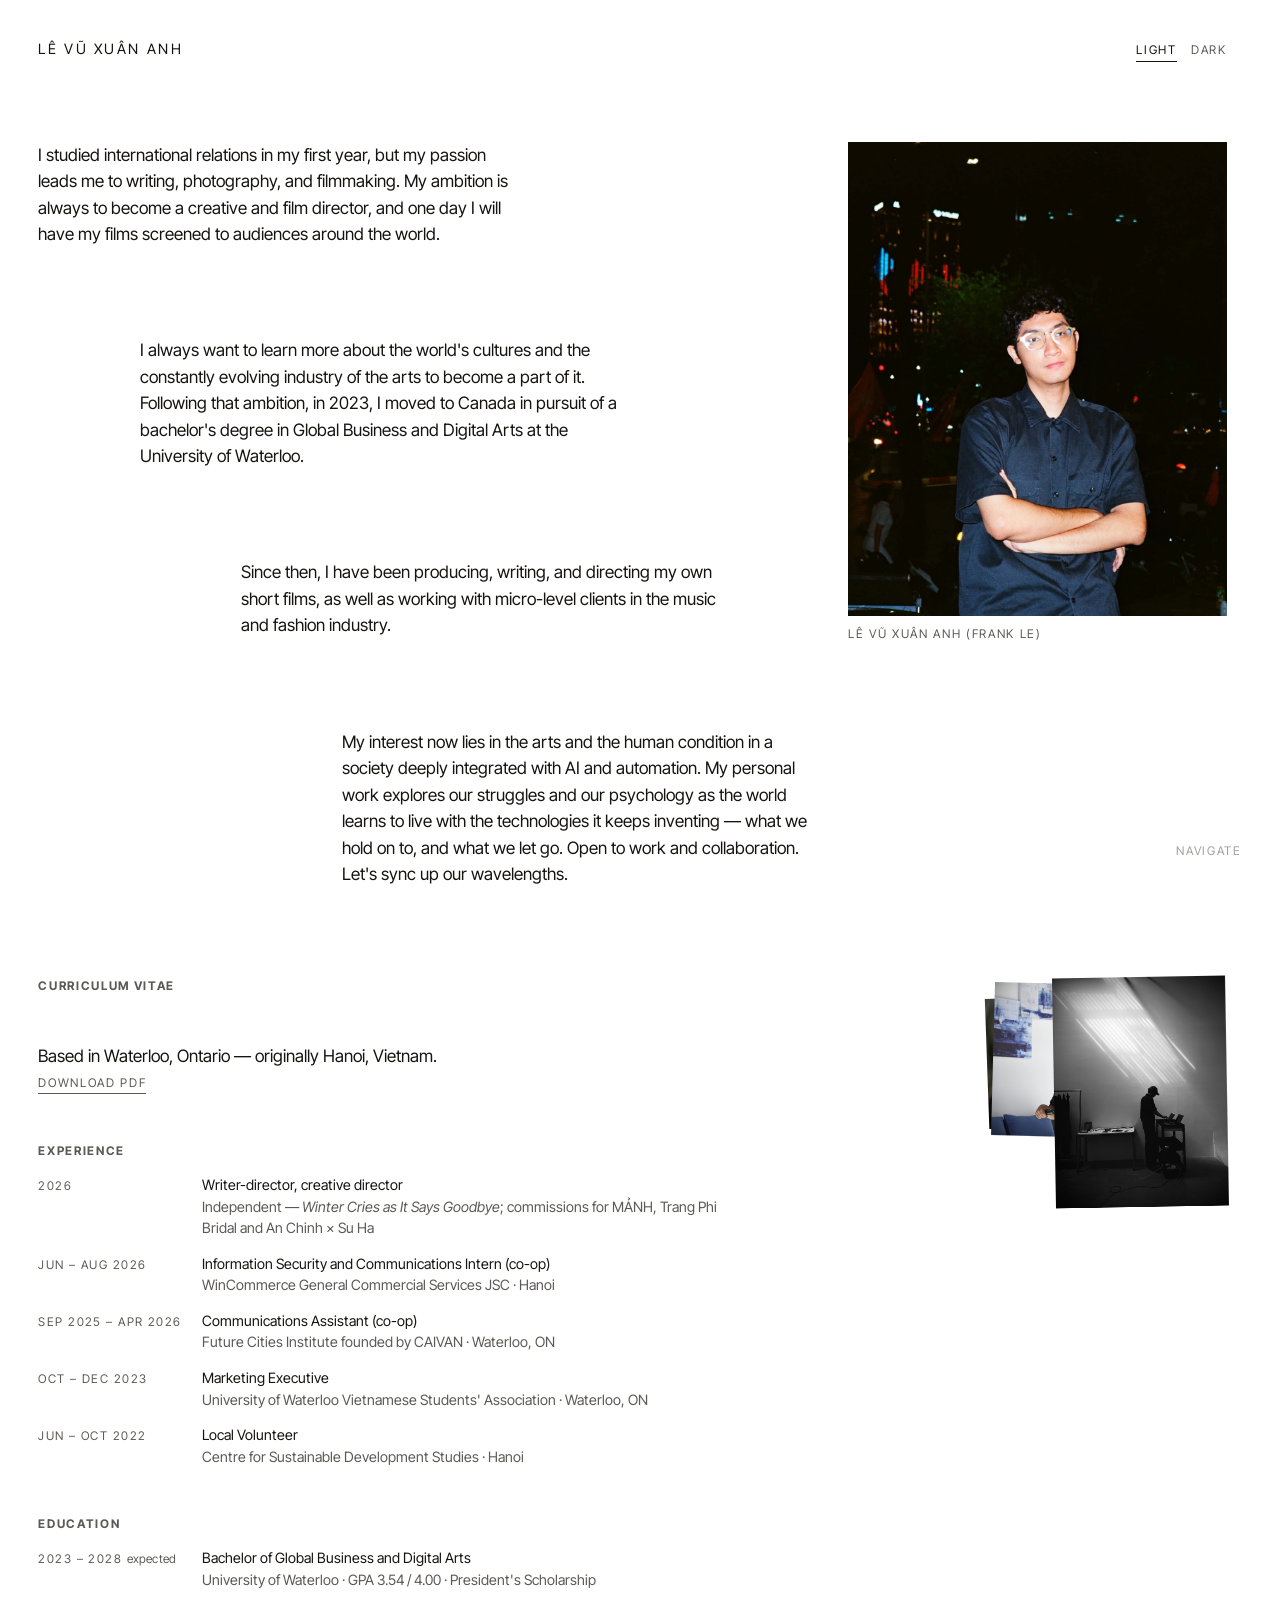
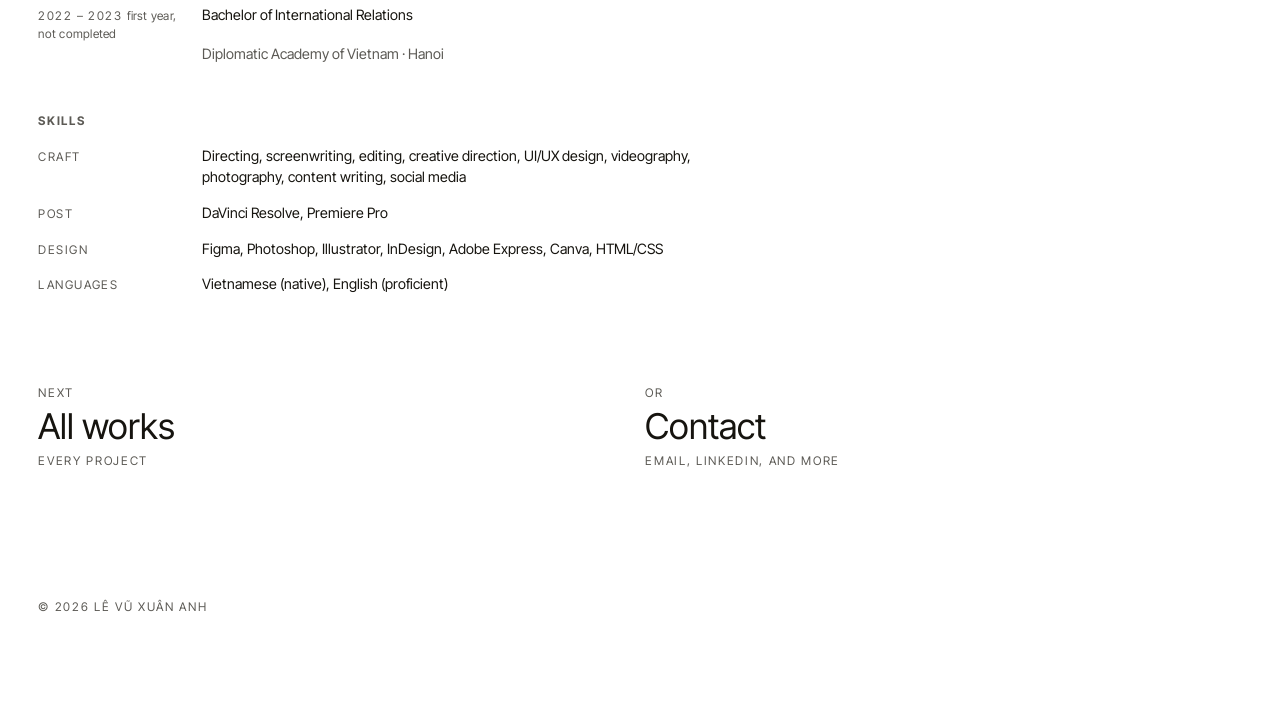
==== commit b1c25f86: "The pile: tight, at the right margin, spread on click Frank's revision of this morning's pile, four " ====
--- a/about.html
+++ b/about.html
@@ -63,33 +63,6 @@
        redacted from its footer, so docs/contact.md's rule holds; see
        CLAUDE.md for how, and why a text-only redaction was not
        enough. -->
-  <!-- Behind the scenes (Frank, Sept 14 2026): three set photos as a
-       pile — offset, tilted a degree or two, like prints left on a
-       desk. Each is a .floater, so it takes the same drag and drift
-       as the portrait; spread them across the page, and "Stack"
-       (which appears once anything has moved) puts them back the way
-       Tidy up does on the works grid. DOM order is the resting
-       stacking order; js/about.js brings whichever was last touched to
-       the top. Native ratios, per the standing rule. -->
-  <section class="pile" aria-labelledby="pile-heading">
-    <div class="pile__head">
-      <h2 id="pile-heading" class="label">Behind the scenes</h2>
-      <p class="pile__hint label">Drag to spread</p>
-      <button class="pile__stack label" type="button" data-stack hidden>Stack</button>
-    </div>
-    <div class="pile__stage">
-      <figure class="floater pile__item pile__item--1" data-drag>
-        <span class="drift"><img src="assets/bts-monitor.jpg" width="1600" height="900" alt="Frank at the monitor on set, headphones on, watching a take" loading="lazy" draggable="false"></span>
-      </figure>
-      <figure class="floater pile__item pile__item--2" data-drag>
-        <span class="drift"><img src="assets/bts-camera.jpg" width="1600" height="1066" alt="Frank directing beside the camera operator, pointing across the set" loading="lazy" draggable="false"></span>
-      </figure>
-      <figure class="floater pile__item pile__item--3" data-drag>
-        <span class="drift"><img src="assets/bts-studio.jpg" width="1200" height="1600" alt="Frank at a cart of monitors in a studio, light raking across the wall behind him" loading="lazy" draggable="false"></span>
-      </figure>
-    </div>
-  </section>
-
   <section class="cv" aria-labelledby="cv-heading">
     <h2 id="cv-heading" class="label">Curriculum vitae</h2>
     <p class="cv__lead">Based in Waterloo, Ontario — originally Hanoi, Vietnam.
@@ -177,6 +150,32 @@
     </section>
     -->
   </section>
+
+  <!-- Behind the scenes (Frank, Sept 14 2026): three set photos as a
+       tight pile at the right margin, beside the CV. One click spreads
+       them into a cascade; another stacks them. No heading, no hint,
+       no button — the pile is the control (role=button, Enter/Space,
+       aria-pressed carries the state). It occupies no height in the
+       grid: the stage is absolute, so the CV's row is exactly as tall
+       as the CV. It comes AFTER the CV in the markup on purpose: the
+       grid's placement cursor only moves forward, so a pile placed
+       first would take columns 9-12 of a row and push the CV, which
+       needs 1-7, down to the next one. Native ratios, per the
+       standing rule; js/about.js does the toggle. -->
+  <div class="pile">
+    <div class="pile__stage" role="button" tabindex="0" aria-pressed="false"
+         aria-label="Behind the scenes: three photos from set. Spread them out">
+      <figure class="pile__item pile__item--1">
+        <span class="drift"><img src="assets/bts-monitor.jpg" width="1600" height="900" alt="Frank at the monitor on set, headphones on, watching a take" loading="lazy" draggable="false"></span>
+      </figure>
+      <figure class="pile__item pile__item--2">
+        <span class="drift"><img src="assets/bts-camera.jpg" width="1600" height="1066" alt="Frank directing beside the camera operator, pointing across the set" loading="lazy" draggable="false"></span>
+      </figure>
+      <figure class="pile__item pile__item--3">
+        <span class="drift"><img src="assets/bts-studio.jpg" width="1200" height="1600" alt="Frank at a cart of monitors in a studio, light raking across the wall behind him" loading="lazy" draggable="false"></span>
+      </figure>
+    </div>
+  </div>
 
   <!-- Where to go from here: the project pages end on a "Next project"
        node, and this page ends the same way, on two. The address and
--- a/css/style.css
+++ b/css/style.css
@@ -1012,57 +1012,58 @@
 .floater.is-dragging { cursor: grabbing; z-index: 6; }
 
 /* ---------- Behind the scenes: the pile ----------
-   Three prints on a desk. The stage is a fixed-height field so a
-   drag never reflows anything below it; the prints are absolutely
-   placed inside it with small offsets and tilts. Sized by the LONGER
-   edge (--edge), like the node frames, so the portrait and the two
-   landscapes carry the same weight. */
+   Three prints at the right margin, beside the CV. The .pile grid
+   item has NO height of its own — the stage is absolute — so the CV's
+   row is exactly as tall as the CV and the prints simply hang over
+   the empty columns to its right. One click spreads the pile into a
+   cascade down and to the left; another stacks it. Prints are sized
+   by their longer edge (--edge), like the node frames, so the
+   portrait and the two landscapes carry the same weight. */
 .pile {
-  grid-column: 1 / -1;
-  display: grid;
-  grid-template-columns: repeat(12, 1fr);
-  column-gap: inherit;
-  row-gap: 1.25rem;
-}
-
-.pile__head {
-  grid-column: 1 / span 4;
-  display: flex;
-  align-items: baseline;
-  gap: 1.25rem;
-}
-
-.pile__hint { color: var(--ink-soft); margin: 0; }
-
-.pile__stack {
-  background: none;
-  border: 0;
-  padding: 0 0 1px;
-  margin: 0;
-  color: var(--ink);
-  border-bottom: 1px solid var(--ink);
+  grid-column: 9 / span 4;
+  align-self: start;
+  position: relative;
+  height: 0;
+}
+
+.pile__stage {
+  position: absolute;
+  top: 0;
+  right: 0;
+  --edge: clamp(11rem, 18vw, 16rem);
+  width: calc(var(--edge) * 1.1);
+  height: calc(var(--edge) * 1.35);
   cursor: pointer;
-  transition: opacity 0.2s var(--ease-out), transform 0.14s var(--ease-out);
-}
-.pile__stack:active { transform: scale(0.97); }
-.pile__stack[hidden] { display: none; }
-
-.pile__stage {
-  grid-column: 1 / span 12;
-  position: relative;
-  --edge: clamp(14rem, 26vw, 24rem);
-  height: calc(var(--edge) * 1.15);
-}
+  -webkit-tap-highlight-color: transparent;
+}
+
+.pile__stage:focus-visible { outline: 1px solid var(--ink); outline-offset: 6px; }
 
 .pile__item {
   position: absolute;
-  left: var(--x);
+  right: var(--x);
   top: var(--y);
+  margin: 0;
   width: var(--w);
   aspect-ratio: var(--ratio);
-  --rot: 0deg;
-  rotate: var(--rot);                 /* independent of the drag's transform */
+  z-index: var(--z);
+  /* Two of the three transforms this print carries live here, on the
+     figure, as the separate translate and rotate properties; the
+     drift animates transform on the inner layer. None overwrites
+     another. Spread moves translate and rotate only — compositor
+     work, no layout. */
+  translate: var(--tx, 0) var(--ty, 0);
+  rotate: var(--rot);
   transform-origin: 50% 50%;
+  transition: translate 260ms var(--ease-out), rotate 260ms var(--ease-out);
+  transition-delay: var(--delay, 0ms);
+}
+
+/* Stacking back is faster than spreading, and reverses the stagger,
+   the way a branch closes on the canvas. */
+.pile__stage[aria-pressed="false"] .pile__item {
+  transition-duration: 170ms;
+  transition-delay: calc(90ms - var(--delay, 0ms));
 }
 
 .pile__item .drift { display: block; }
@@ -1076,27 +1077,34 @@
   -webkit-user-drag: none;
 }
 
-/* Resting places. The portrait's --w comes from its height so its
-   longer edge matches the landscapes' longer edge. Later in the DOM
-   sits on top; js/about.js re-orders on touch. */
-.pile__item--1 { --ratio: 16 / 9;   --w: var(--edge);                          --x: 0;                        --y: 0.4rem; --rot: -2.2deg; }
-.pile__item--2 { --ratio: 1600 / 1066; --w: var(--edge);                       --x: calc(var(--edge) * 0.42); --y: 1.6rem; --rot: 1.6deg; }
-.pile__item--3 { --ratio: 3 / 4;    --w: calc(var(--edge) * 0.75);            --x: calc(var(--edge) * 0.98); --y: 0;      --rot: -1deg; }
-
-/* Last touched stays on top: js/about.js sets --z. */
-.pile__item { z-index: var(--z, 1); }
-.pile__item.is-dragging { z-index: 60; }
+/* Resting: a tight stack, offsets of a few pixels, a degree or two
+   each way. Later in the DOM sits on top; the portrait leads. */
+.pile__item--1 { --ratio: 16 / 9;      --w: var(--edge);               --x: 0.6rem; --y: 1.1rem; --rot: -2deg;  --z: 1; --delay: 0ms; }
+.pile__item--2 { --ratio: 1600 / 1066; --w: var(--edge);               --x: 0.2rem; --y: 0.5rem; --rot: 1.5deg; --z: 2; --delay: 45ms; }
+.pile__item--3 { --ratio: 3 / 4;       --w: calc(var(--edge) * 0.75);  --x: 0;      --y: 0;      --rot: -1deg;  --z: 3; --delay: 90ms; }
+
+/* Spread: a cascade down and to the left, off the top of the stack —
+   the print on top travels least, the one at the bottom furthest, so
+   all three end up fully visible in a loose diagonal beside the CV. */
+.pile__stage[aria-pressed="true"] .pile__item--3 { --tx: 0;                            --ty: 0;                          --rot: 1deg; }
+.pile__stage[aria-pressed="true"] .pile__item--2 { --tx: calc(var(--edge) * -0.55);   --ty: calc(var(--edge) * 0.62);   --rot: -2.5deg; }
+.pile__stage[aria-pressed="true"] .pile__item--1 { --tx: calc(var(--edge) * -0.2);    --ty: calc(var(--edge) * 1.3);    --rot: 2deg; }
 
 @media (max-width: 860px) {
-  .pile { display: block; }
-  .pile__head { margin-bottom: 1rem; }
-  /* No dragging on touch (a drag needs to capture the gesture, and
-     that stops the page scrolling over the pile), so the prints just
-     stack, tighter, and the hint and Stack go away. */
-  .pile__hint, .pile__stack { display: none; }
-  .pile__stage { --edge: min(70vw, 18rem); height: calc(var(--edge) * 1.25); }
-  .pile__item--2 { --x: calc(var(--edge) * 0.18); --y: 2rem; }
-  .pile__item--3 { --x: calc(var(--edge) * 0.36); --y: 3.4rem; }
+  /* The field is a block stack here, so the pile takes real height
+     and sits between the bio and the CV; the stage is centred and the
+     cascade goes straight down. */
+  .pile { height: auto; margin-bottom: clamp(2rem, 9vw, 3.5rem); }
+  .pile__stage {
+    position: relative;
+    margin-inline: auto;
+    --edge: min(64vw, 15rem);
+    height: calc(var(--edge) * 1.35);
+    transition: height 260ms var(--ease-out);
+  }
+  .pile__stage[aria-pressed="true"] { height: calc(var(--edge) * 2.6); }
+  .pile__stage[aria-pressed="true"] .pile__item--2 { --tx: calc(var(--edge) * -0.08); --ty: calc(var(--edge) * 0.7); }
+  .pile__stage[aria-pressed="true"] .pile__item--1 { --tx: calc(var(--edge) * 0.05);  --ty: calc(var(--edge) * 1.5); }
 }
 .floater figcaption { margin-top: 0.6rem; }
 
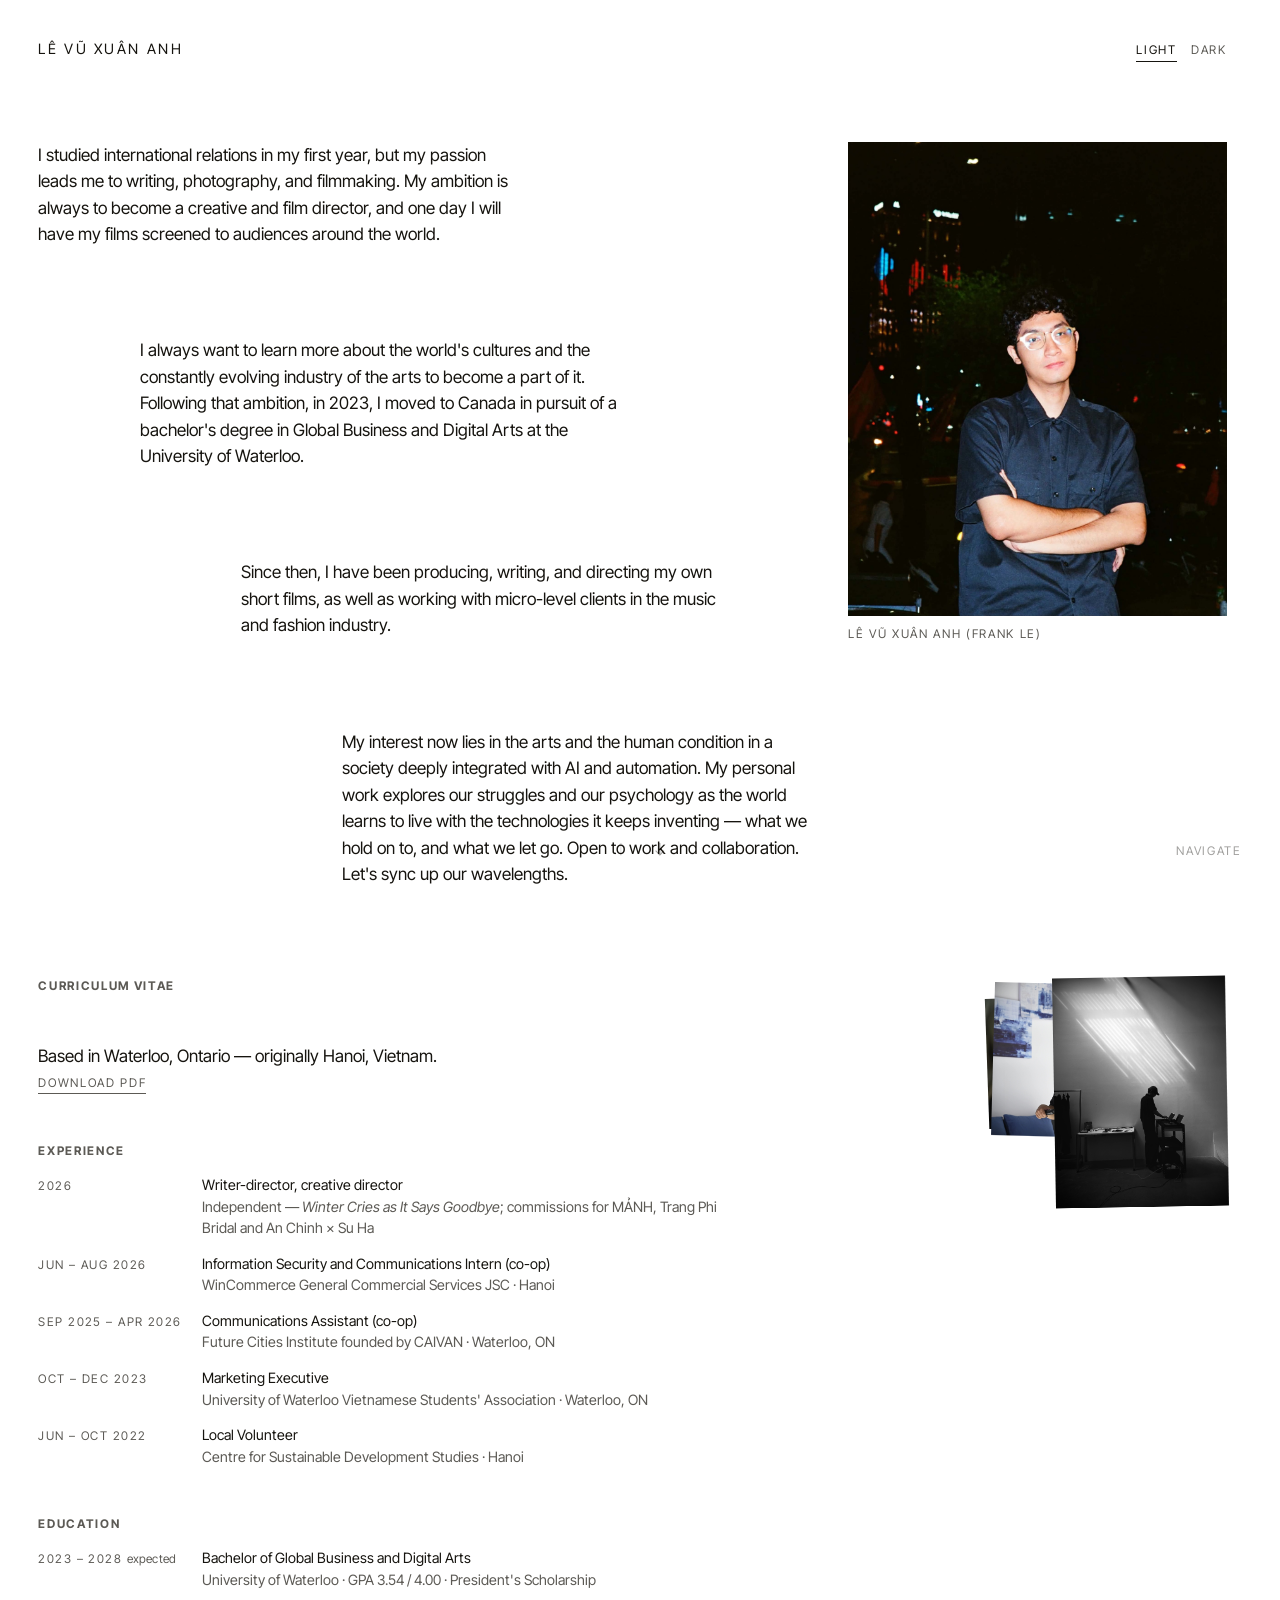
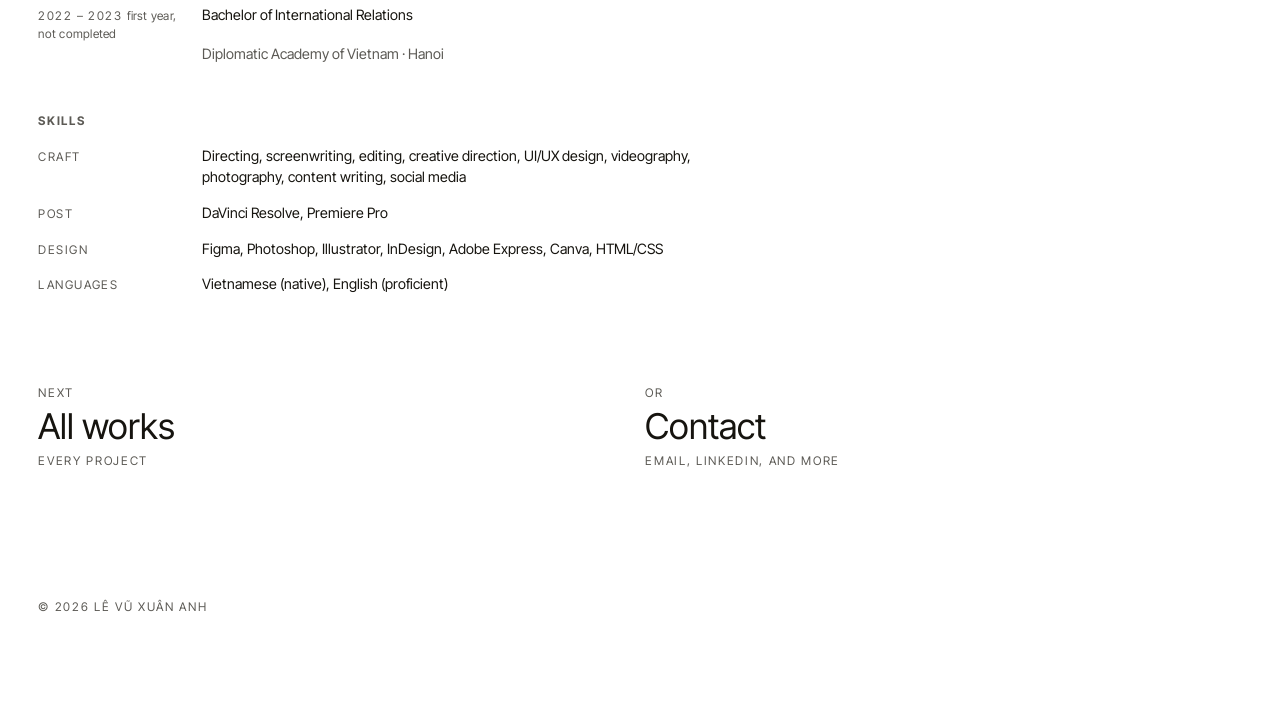
==== commit b59d31f3: "Section stepper at the bottom centre; Back to top leaves the tree Frank's two, Sept 14:  - Back to t" ====
--- a/about.html
+++ b/about.html
@@ -63,7 +63,7 @@
        redacted from its footer, so docs/contact.md's rule holds; see
        CLAUDE.md for how, and why a text-only redaction was not
        enough. -->
-  <section class="cv" aria-labelledby="cv-heading">
+  <section class="cv" aria-labelledby="cv-heading" data-stop>
     <h2 id="cv-heading" class="label">Curriculum vitae</h2>
     <p class="cv__lead">Based in Waterloo, Ontario — originally Hanoi, Vietnam.
       <a class="cv__download label" href="assets/le-vu-xuan-anh-cv-2026.pdf" download="Le Vu Xuan Anh - CV 2026.pdf">Download PDF<span class="visually-hidden"> (2 MB)</span></a></p>
@@ -181,7 +181,7 @@
        node, and this page ends the same way, on two. The address and
        LinkedIn that used to sit in the footer live on the Contact
        page, one of these two nodes away (Frank, Sept 13 2026). -->
-  <nav class="next-nodes" aria-label="Where next">
+  <nav class="next-nodes" aria-label="Where next" data-stop>
     <a class="next-node" href="works.html">
       <span class="label">Next</span>
       <span class="next-node__title">All works</span>
@@ -195,7 +195,7 @@
   </nav>
 </main>
 
-<footer class="end-marks">
+<footer class="end-marks" data-stop>
   <p class="label">&copy; 2026 Lê Vũ Xuân Anh</p>
 </footer>
 
@@ -208,7 +208,6 @@
 <nav class="navcue" data-cue aria-label="Site">
   <button class="navcue__trigger" type="button" aria-expanded="false">Navigate</button>
   <ul class="navcue__list">
-    <li class="navcue__item"><button class="navcue__link" type="button" data-scroll-top>Back to top</button></li>
     <li class="navcue__item"><a class="navcue__link" href="contact.html">Contact</a></li>
     <li class="navcue__item"><a class="navcue__link" href="works.html">All works</a></li>
     <li class="navcue__item"><a class="navcue__link" href="index.html">Home</a></li>
@@ -218,6 +217,7 @@
 <script src="js/site.js"></script>
 <script src="js/theme.js"></script>
 <script src="js/navcue.js"></script>
+<script src="js/stepper.js"></script>
 <script src="js/drag.js"></script>
 <script src="js/about.js"></script>
 </body>
--- a/css/style.css
+++ b/css/style.css
@@ -1992,7 +1992,10 @@
 
 .navcue {
   --navcue-gap: 1.1rem;
-  --rungs: 4;              /* how many sit above the trigger */
+  --rungs: 3;              /* how many sit above the trigger: Contact,
+                              All works, Home. Feeds the closing
+                              stagger only. The filter cue overrides
+                              it - it has four. */
   position: fixed;
   right: var(--gutter);
   bottom: var(--gutter);
@@ -2264,7 +2267,54 @@
    while the real bar is off screen and the foot of the page is not.
    ---------- */
 
+/* ---------- Section stepper ----------
+   Two arrows, bottom centre, between the two corner cues. Same rest
+   opacity, same hairline arrow as the sort control, same turn white
+   over media. The pair keeps its shape at either end: the arrow with
+   nowhere to go fades, it doesn't leave. Built by js/stepper.js. */
+.stepper {
+  position: fixed;
+  left: 50%;
+  bottom: var(--gutter);
+  translate: -50% 0;
+  z-index: 30;
+  display: flex;
+  gap: 1.1rem;
+  align-items: center;
+}
+
+.stepper[hidden] { display: none; }
+
+.stepper__btn {
+  background: none;
+  border: 0;
+  padding: 0.35rem 0.3rem;
+  margin: 0;
+  color: var(--ink);
+  cursor: pointer;
+  opacity: 0.4;
+  transition: opacity 200ms var(--ease-out), transform 140ms var(--ease-out);
+}
+
+.stepper__btn:active { transform: scale(0.94); }
+.stepper__btn:focus-visible { outline: 1px solid var(--ink); outline-offset: 4px; opacity: 1; }
+
+@media (hover: hover) and (pointer: fine) {
+  .stepper__btn:hover { opacity: 1; }
+}
+
+.stepper__btn.is-end { opacity: 0.15; pointer-events: none; }
+
+.stepper__glyph { display: block; width: 0.72rem; }
+.stepper__glyph svg { display: block; width: 100%; height: auto; }
+.stepper__btn--up .stepper__glyph { transform: rotate(180deg); }
+
+/* Over a picture the arrows go white and full, like the cues. */
+.stepper.is-over-media .stepper__btn { color: #fff; opacity: 1; }
+.stepper.is-over-media .stepper__btn.is-end { opacity: 0.35; }
+
 .navcue--filter {
+  --rungs: 4;              /* Type, Year, Made for, and the tools */
   top: auto;
   right: auto;
   bottom: var(--gutter);
@@ -2419,7 +2469,7 @@
 /* A rung that has nothing to offer is not a rung. display:none rather
    than a fade, so the branch closes up behind it and the edge above
    reaches the trigger instead of a gap. */
-.navcue__item.is-off { display: none; }
+
 
 /* The CV, now on About. It sits beside the facts list rather than
    under it - same row, other side of the page. */
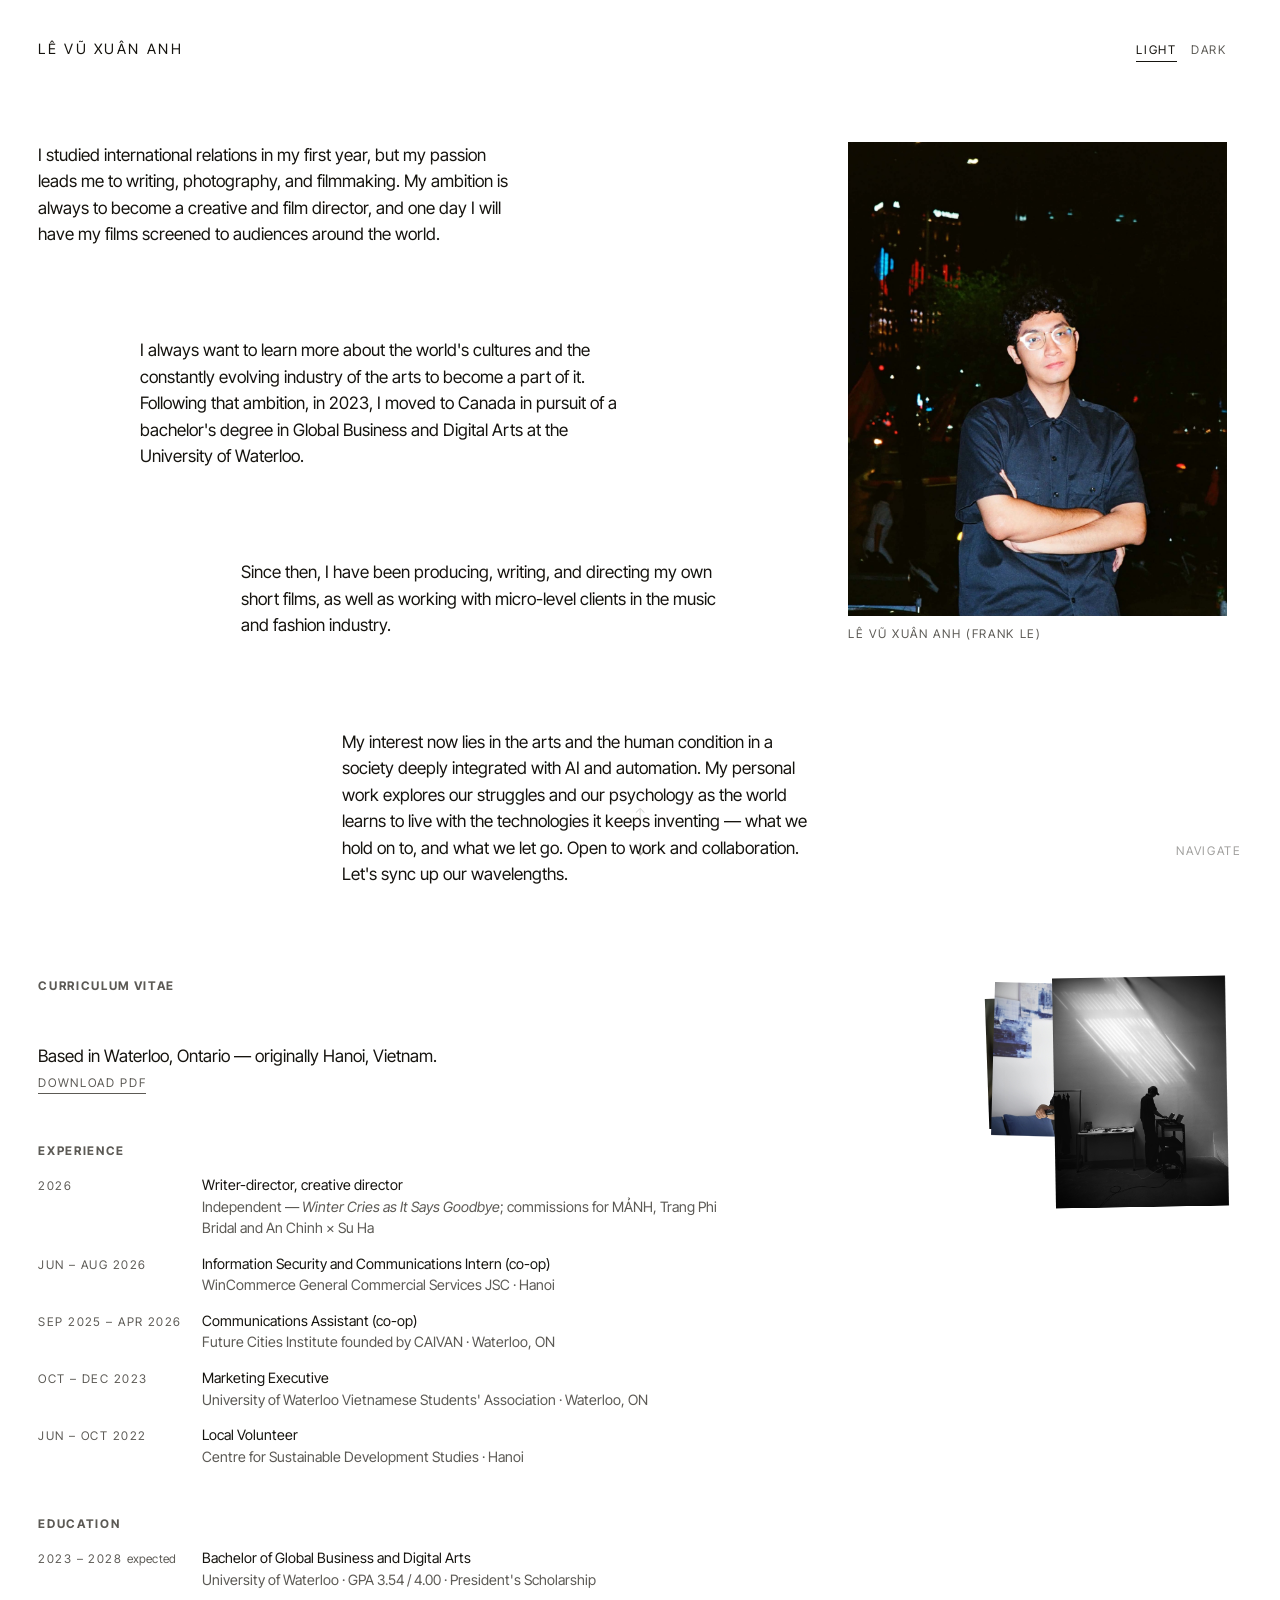
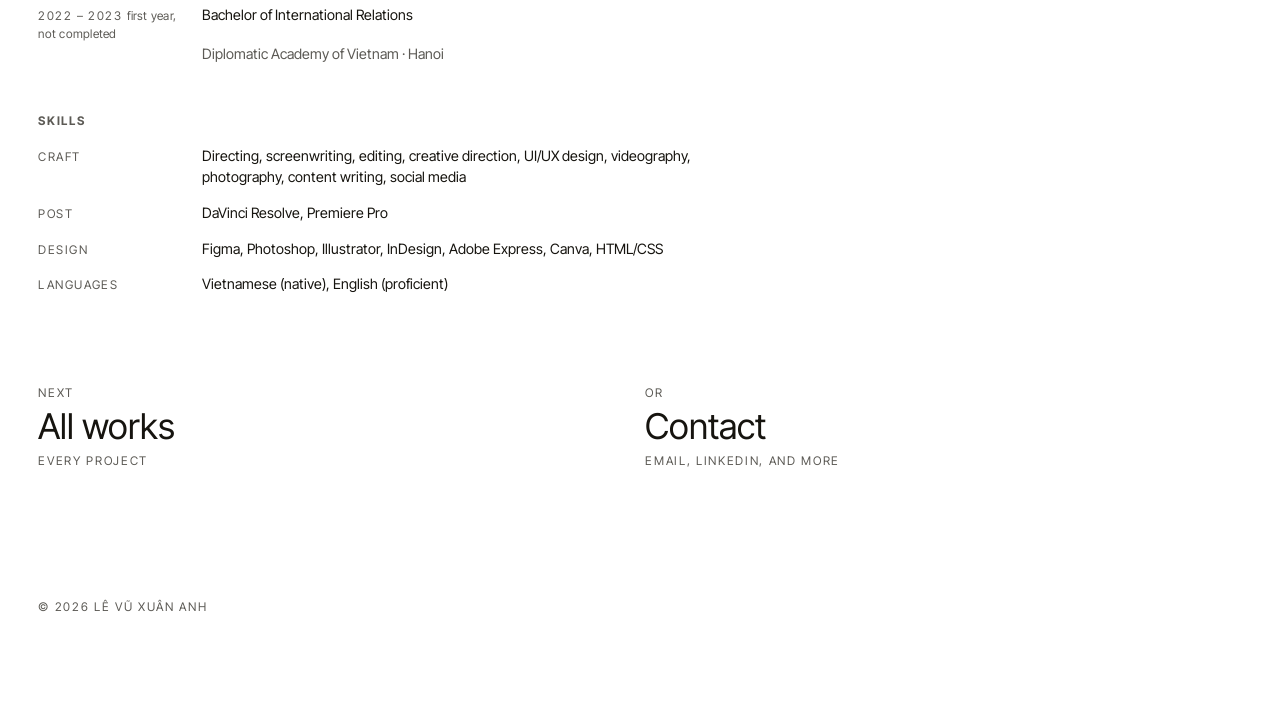
==== commit 848f096b: "Stepper arrows back to size, one step per row on the grid, no favicon Frank's three, Sept 14:  - The" ====
--- a/about.html
+++ b/about.html
@@ -5,7 +5,6 @@
 <meta name="viewport" content="width=device-width, initial-scale=1">
 <title>About — Frank Le</title>
 <meta name="description" content="About Lê Vũ Xuân Anh (Frank Le) — filmmaker and designer studying Global Business and Digital Arts at the University of Waterloo.">
-<link rel="icon" href="assets/favicon.svg" type="image/svg+xml">
 <link rel="preconnect" href="https://fonts.googleapis.com">
 <link rel="preconnect" href="https://fonts.gstatic.com" crossorigin>
 <link href="https://fonts.googleapis.com/css2?family=Inter+Tight:ital,wght@0,100..900;1,100..900&display=swap" rel="stylesheet">
--- a/css/style.css
+++ b/css/style.css
@@ -1891,9 +1891,18 @@
 
 .compass__arrow {
   display: block;
-  font-family: var(--font);
-  font-size: var(--step-4);
-  line-height: 1;
+  width: 1.15rem;   /* the stepper's arrow, at the stepper's size */
+}
+
+/* The shared arrow points down; the canvas aims this span with 0deg
+   meaning right (atan2 in js/node-tree.js). So the SVG itself is
+   turned a quarter anticlockwise, once, and the span's rotation
+   composes on top of it. */
+.compass__arrow svg {
+  display: block;
+  width: 100%;
+  height: auto;
+  transform: rotate(-90deg);
 }
 
 .compass:focus-visible { outline: 1px solid var(--ink); outline-offset: 2px; }
@@ -2278,8 +2287,11 @@
   bottom: var(--gutter);
   translate: -50% 0;
   z-index: 30;
+  /* Up above down — a two-way control, like the pair on a lift —
+     rather than side by side. */
   display: flex;
-  gap: 1.1rem;
+  flex-direction: column;
+  gap: 0.55rem;
   align-items: center;
 }
 
@@ -2305,7 +2317,7 @@
 
 .stepper__btn.is-end { opacity: 0.15; pointer-events: none; }
 
-.stepper__glyph { display: block; width: 0.72rem; }
+.stepper__glyph { display: block; width: 0.72rem; } /* the sort arrow's size */
 .stepper__glyph svg { display: block; width: 100%; height: auto; }
 .stepper__btn--up .stepper__glyph { transform: rotate(180deg); }
 
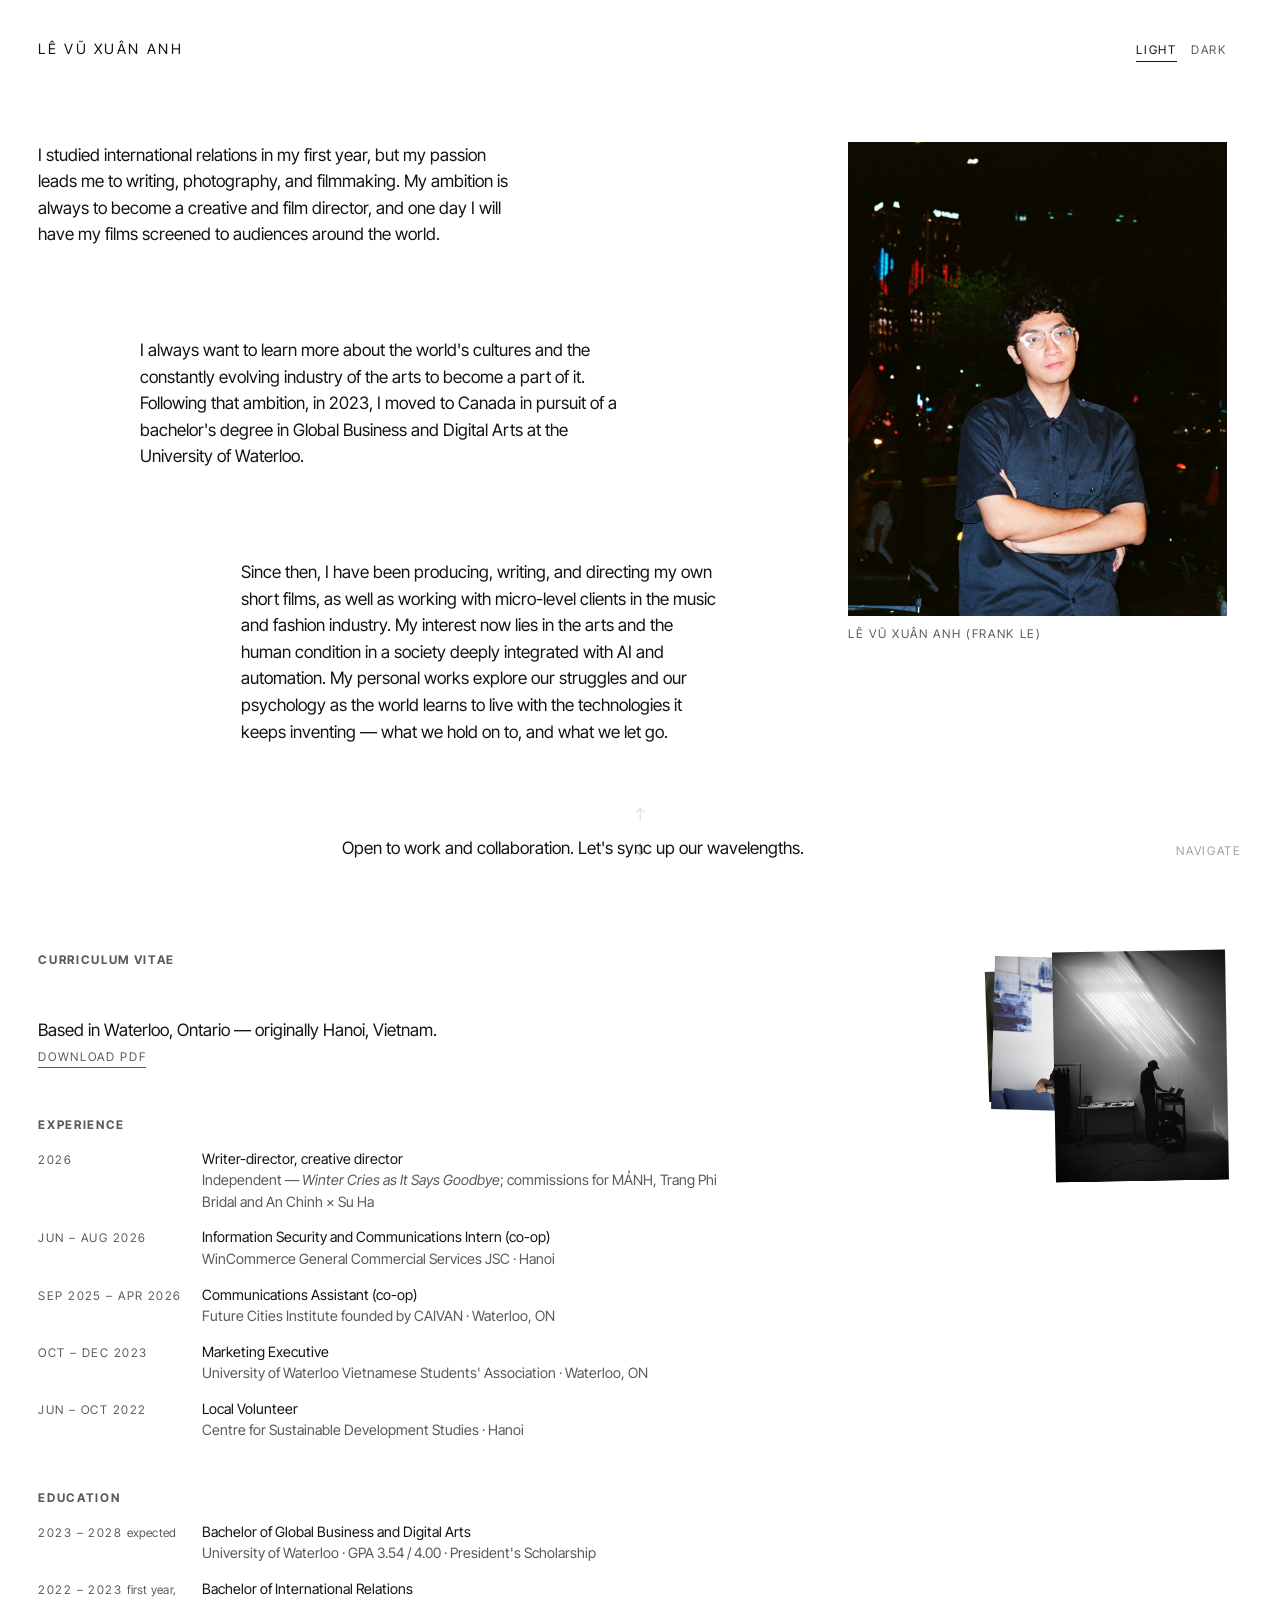
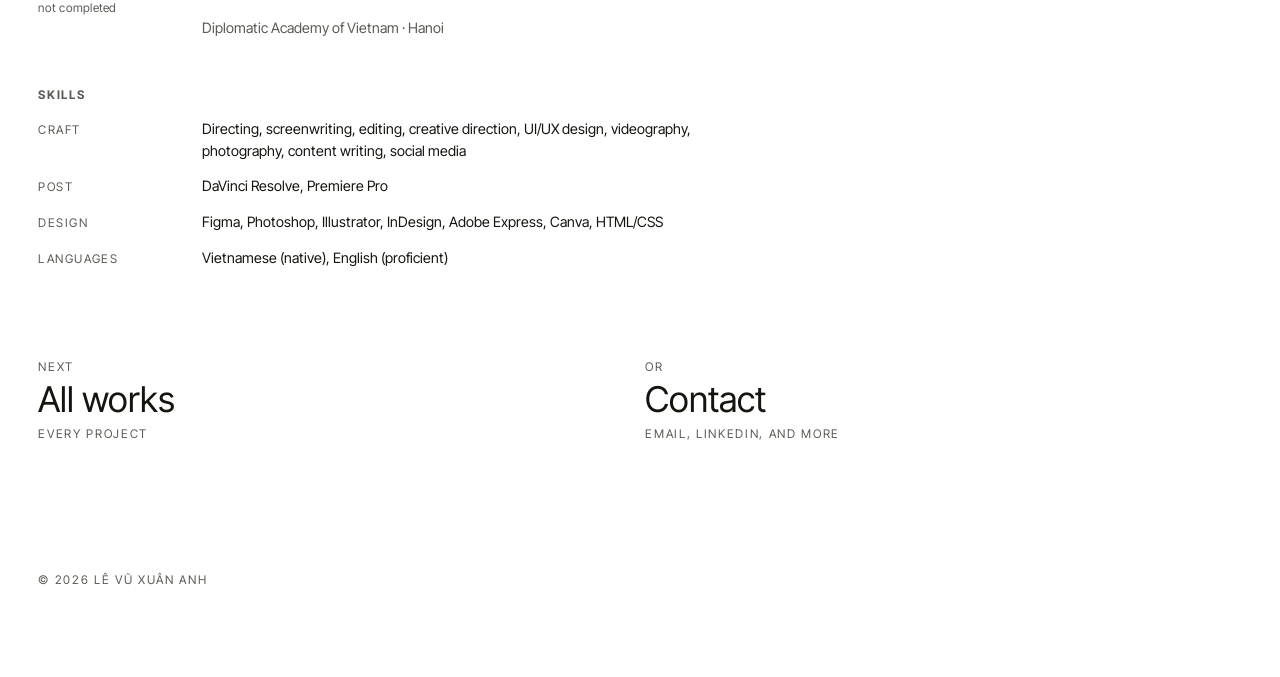
==== commit 00668003: "About: the third passage carries the thought, the fourth is the invitation Frank's rebalancing of hi" ====
--- a/about.html
+++ b/about.html
@@ -48,9 +48,9 @@
 
   <p class="passage passage--b">I always want to learn more about the world's cultures and the constantly evolving industry of the arts to become a part of it. Following that ambition, in 2023, I moved to Canada in pursuit of a bachelor's degree in Global Business and Digital Arts at the University of Waterloo.</p>
 
-  <p class="passage passage--c">Since then, I have been producing, writing, and directing my own short films, as well as working with micro-level clients in the music and fashion industry.</p>
-
-  <p class="passage passage--d">My interest now lies in the arts and the human condition in a society deeply integrated with AI and automation. My personal work explores our struggles and our psychology as the world learns to live with the technologies it keeps inventing — what we hold on to, and what we let go. Open to work and collaboration. Let's sync up our wavelengths.</p>
+  <p class="passage passage--c">Since then, I have been producing, writing, and directing my own short films, as well as working with micro-level clients in the music and fashion industry. My interest now lies in the arts and the human condition in a society deeply integrated with AI and automation. My personal works explore our struggles and our psychology as the world learns to live with the technologies it keeps inventing — what we hold on to, and what we let go.</p>
+
+  <p class="passage passage--d">Open to work and collaboration. Let's sync up our wavelengths.</p>
 
   <!-- The CV, on the page rather than behind a download (Frank,
        Sept 13 2026). Latest to earliest within every section. Dated
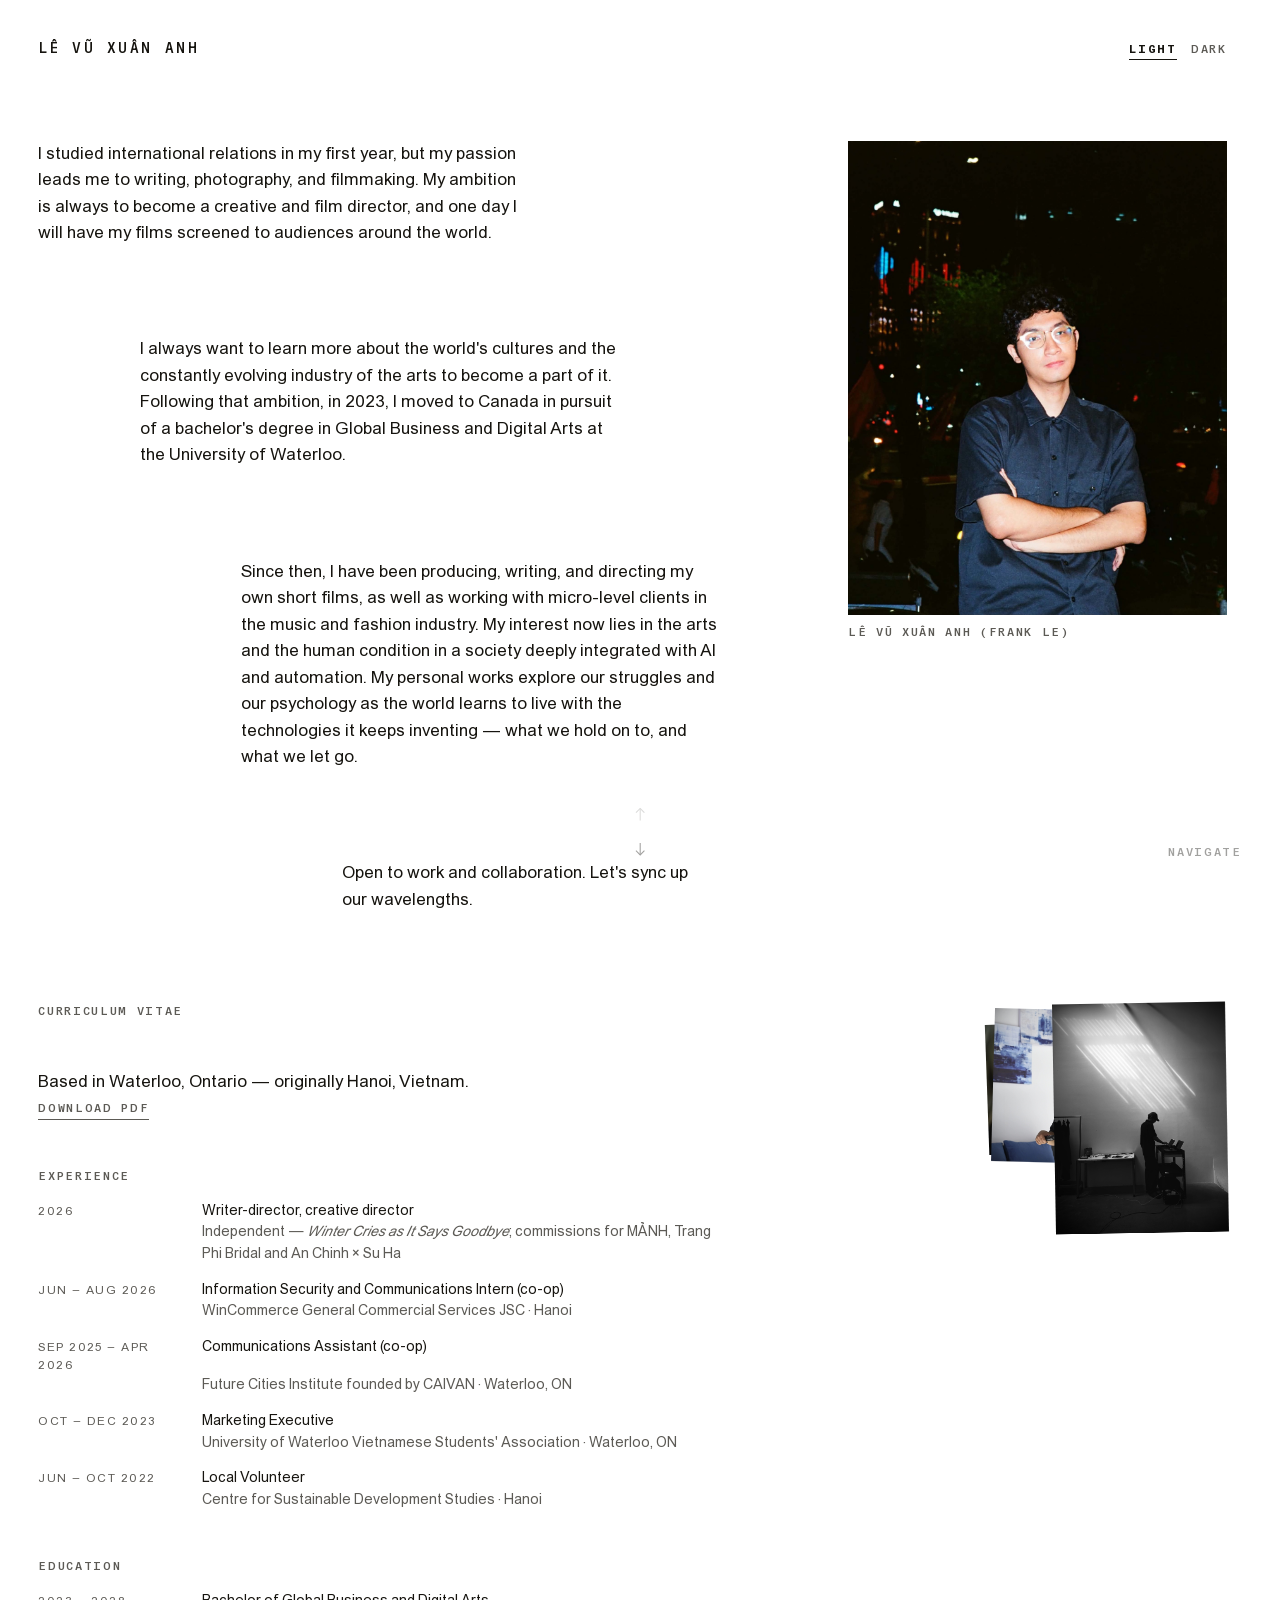
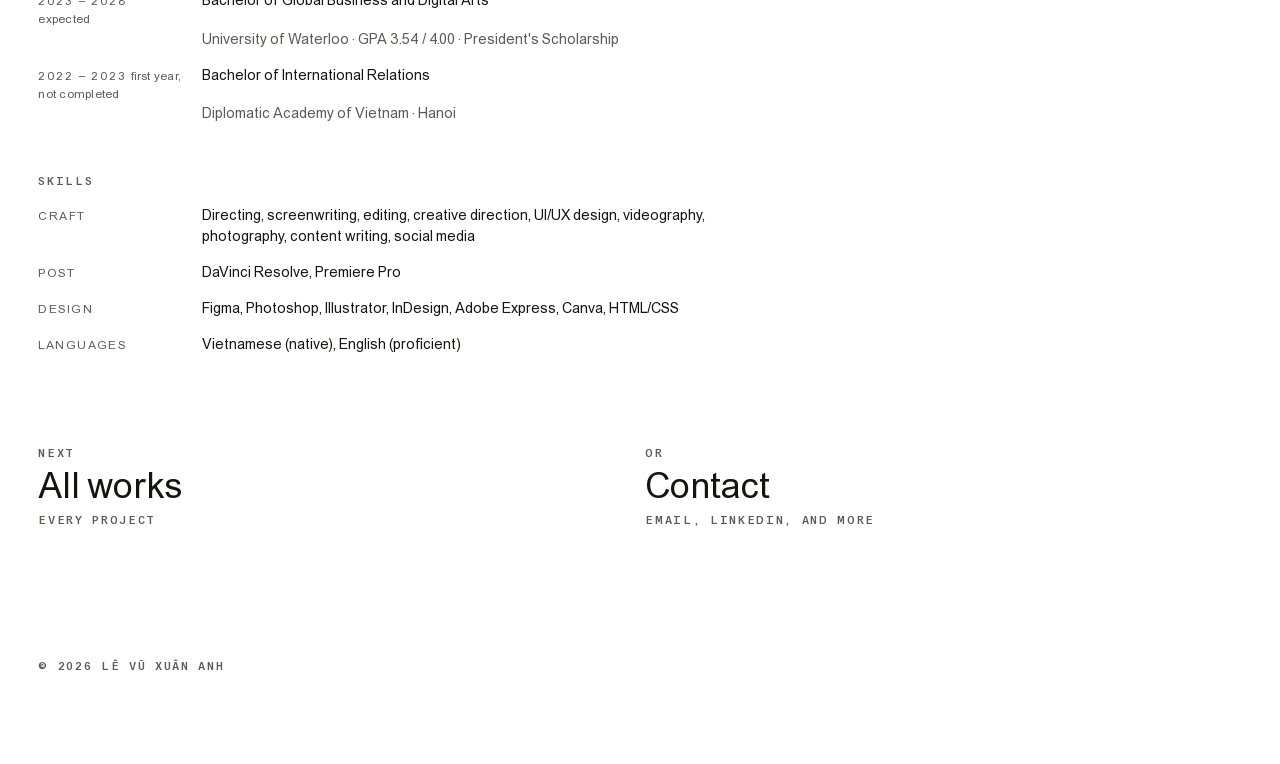
==== commit 47b4122e: "Set the site in ABC Areal Superfamily Variable Replaces Inter Tight. Self-hosted and preloaded rathe" ====
--- a/about.html
+++ b/about.html
@@ -5,9 +5,7 @@
 <meta name="viewport" content="width=device-width, initial-scale=1">
 <title>About — Frank Le</title>
 <meta name="description" content="About Lê Vũ Xuân Anh (Frank Le) — filmmaker and designer studying Global Business and Digital Arts at the University of Waterloo.">
-<link rel="preconnect" href="https://fonts.googleapis.com">
-<link rel="preconnect" href="https://fonts.gstatic.com" crossorigin>
-<link href="https://fonts.googleapis.com/css2?family=Inter+Tight:ital,wght@0,100..900;1,100..900&display=swap" rel="stylesheet">
+<link rel="preload" href="assets/fonts/ABCArealSuperfamilyVariable.woff2" as="font" type="font/woff2" crossorigin>
 <link rel="stylesheet" href="css/style.css">
 <script>try{var t=localStorage.getItem('theme');if(t==='dark'||t==='light')document.documentElement.dataset.theme=t;}catch(e){}</script>
 </head>
--- a/css/style.css
+++ b/css/style.css
@@ -1,3 +1,43 @@
+/* ============================================================
+   ABC Areal Superfamily Variable — Dinamo (Frank, Sept 16 2026)
+
+   Replaces Inter Tight, which replaced Times. Self-hosted rather
+   than fetched: one 264KB file carries the whole superfamily —
+   proportional, semi mono and mono, 400 to 700, upright and
+   oblique, and full Vietnamese — so there is nothing to round-trip
+   to Google for and nothing to break when they change a URL.
+
+   FOUR AXES, and the site uses all of them:
+
+     MONO  0–100   0 is Areal, 50 is Semi Mono, 100 is Mono.
+                   This is the hierarchy. See "Three registers".
+     wght  400–700 Regular, Medium, Bold. There is nothing below
+                   400 in this family — no Light, no Thin.
+     slnt  −12–0   A real oblique, not a synthesised slant.
+     DRKM  0–1     "Darkmode". Light type on a dark ground gains
+                   optical weight; this axis takes it back out. The
+                   site has had a dark mode since Sept 11, so this
+                   is switched on with the colour tokens.
+
+   There is no slab axis in this family, so the slab half of Frank's
+   brief could not be built — Semi Mono does that job instead.
+
+   LICENSING, read before deploying: the font's own name table says
+   lawful use "excludes … storing on publicly available servers".
+   levuxuananh.com is a publicly available server. Dinamo sells web
+   licences separately from desktop ones; this package did ship
+   WOFF2 files, which usually means a web licence is included, but
+   that is worth confirming with Dinamo rather than assuming.
+   ============================================================ */
+
+@font-face {
+  font-family: "ABC Areal";
+  src: url("../assets/fonts/ABCArealSuperfamilyVariable.woff2") format("woff2");
+  font-weight: 400 700;
+  font-style: oblique 0deg 12deg;
+  font-display: swap;
+}
+
 /* ============================================================
    Frank Le — Portfolio
    Style system: black ink on white paper, ONE typeface doing
@@ -30,12 +70,42 @@
      serif in small tracked caps is what carries the "structural"
      voice the grotesk used to. Don't reintroduce a second family
      without asking — it undoes the whole idea. */
-  /* Inter Tight (Frank, Sept 14 2026) — replaces Times, which had
-     been the one face since Sept 8. Loaded from Google Fonts in each
-     page's <head> as a variable font, so every weight is available
-     without a second file. The fallbacks are sans, so a slow load
-     shows a grotesk rather than a serif for a moment. */
-  --font: "Inter Tight", "Helvetica Neue", Helvetica, Arial, sans-serif;
+  /* ABC Areal Superfamily Variable (Frank, Sept 16 2026) — replaces
+     Inter Tight, which replaced Times. Self-hosted; see the @font-face
+     block at the top of this file for the axes and the licensing note.
+     The fallbacks are grotesks, so a slow load shows something of the
+     right shape rather than a serif for a moment. */
+  --font: "ABC Areal", "Helvetica Neue", Helvetica, Arial, sans-serif;
+
+  /* The four axes, as numbers you can change one at a time. Nothing
+     on this site writes font-variation-settings directly: the rule
+     under :root composes these four, and a selector changes a
+     register by setting --mono or --wght and nothing else.
+
+     This is also why font-weight is no longer used anywhere.
+     font-variation-settings wins over font-weight, so a stray
+     `font-weight: 700` would silently do nothing. Set --wght. */
+  --mono: 0;
+  --wght: 400;
+  --slnt: 0;
+  --drkm: 0;
+}
+
+/* The only font-variation-settings in the file. It is on the
+   universal selector on purpose, and the reason is worth knowing:
+   font-variation-settings is inherited as a COMPUTED string, so a
+   var() inside it is substituted once and the result is what
+   children inherit. Declare it on body alone and a child setting
+   --mono: 100 changes nothing at all. Declaring it everywhere is
+   what makes the custom properties behave like real axes. */
+*,
+*::before,
+*::after {
+  font-variation-settings:
+    "MONO" var(--mono),
+    "wght" var(--wght),
+    "slnt" var(--slnt),
+    "DRKM" var(--drkm);
 
   /* Scale — one modular ladder, ratio 1.2 (Sept 8 2026 rebuild).
      Every size on the site comes from this ladder; there are no
@@ -1630,6 +1700,9 @@
     --ink: #f2f0ea;
     --ink-soft: #a5a29a;
     color-scheme: dark;
+    /* Light type on a dark ground looks heavier than it is. Areal
+       has an axis for exactly this; it comes on with the colours. */
+    --drkm: 1;
   }
 }
 
@@ -1639,6 +1712,7 @@
   --ink: #f2f0ea;
   --ink-soft: #a5a29a;
   color-scheme: dark;
+  --drkm: 1;
 }
 
 /* ---------- The light / dark control ----------
@@ -2686,3 +2760,81 @@
 @media (hover: hover) and (pointer: fine) {
   .embed__link:hover { color: var(--ink); border-bottom-color: var(--ink); }
 }
+
+
+/* ============================================================
+   Three registers
+
+   The superfamily replaces the job size and case used to do alone.
+   Every piece of type on the site now belongs to one of three
+   voices, and the voice is set by ONE number — --mono.
+
+     VOICE      MONO 0    Areal, proportional. Anything you read as
+                          language: titles, passages, captions,
+                          names, the root of the node tree.
+
+     DIAGRAM    MONO 50   Areal Semi Mono. The node tree and the
+                          branches in the corner cues. Drawn, not
+                          written — semi mono reads as a schematic
+                          without the rigidity of full mono.
+
+     APPARATUS  MONO 100  Areal Mono. Everything that labels rather
+                          than says: marks, metadata, filters,
+                          numbers, corner controls. Already uppercase
+                          and tracked; mono is what that voice was
+                          reaching for.
+
+   Apparatus sits at wght 500 rather than 400. Small tracked caps at
+   Regular go weak, and mono has enough air in it already.
+
+   A selected filter goes to 700. That is free here in a way it never
+   is elsewhere: MONO 100 is monospaced, so every weight occupies the
+   same advance width and a row of options cannot reflow when one of
+   them is chosen.
+   ============================================================ */
+
+/* ---------- Apparatus ---------- */
+.label,
+.mark,
+.skip-link,
+.link-line,
+.caption__index,
+.caption__meta,
+.filters,
+.filter-group__label,
+.filter-btn,
+.theme__btn,
+.navcue__trigger,
+.zoom__value,
+.beat__num,
+.credits__more,
+.shot__sound,
+.embed__link,
+.page-head__mark {
+  --mono: 100;
+  --wght: 500;
+}
+
+/* Chosen, not just inked. No reflow: mono holds its widths. */
+.filter-btn[aria-pressed="true"],
+.theme__btn[aria-pressed="true"] { --wght: 700; }
+
+/* ---------- Diagram ---------- */
+.node__hit,
+.navcue__link {
+  --mono: 50;
+}
+
+/* Except the root, which is a name before it is a node. */
+.node--d0 .node__hit { --mono: 0; }
+
+/* ---------- Oblique ----------
+   A real slant off the slnt axis rather than a browser's synthetic
+   lean. Set here because font-variation-settings pins slnt at 0 and
+   would otherwise render <em> upright. */
+em,
+i,
+cite {
+  --slnt: -12;
+  font-style: normal;   /* the axis does it; no synthesis on top */
+}
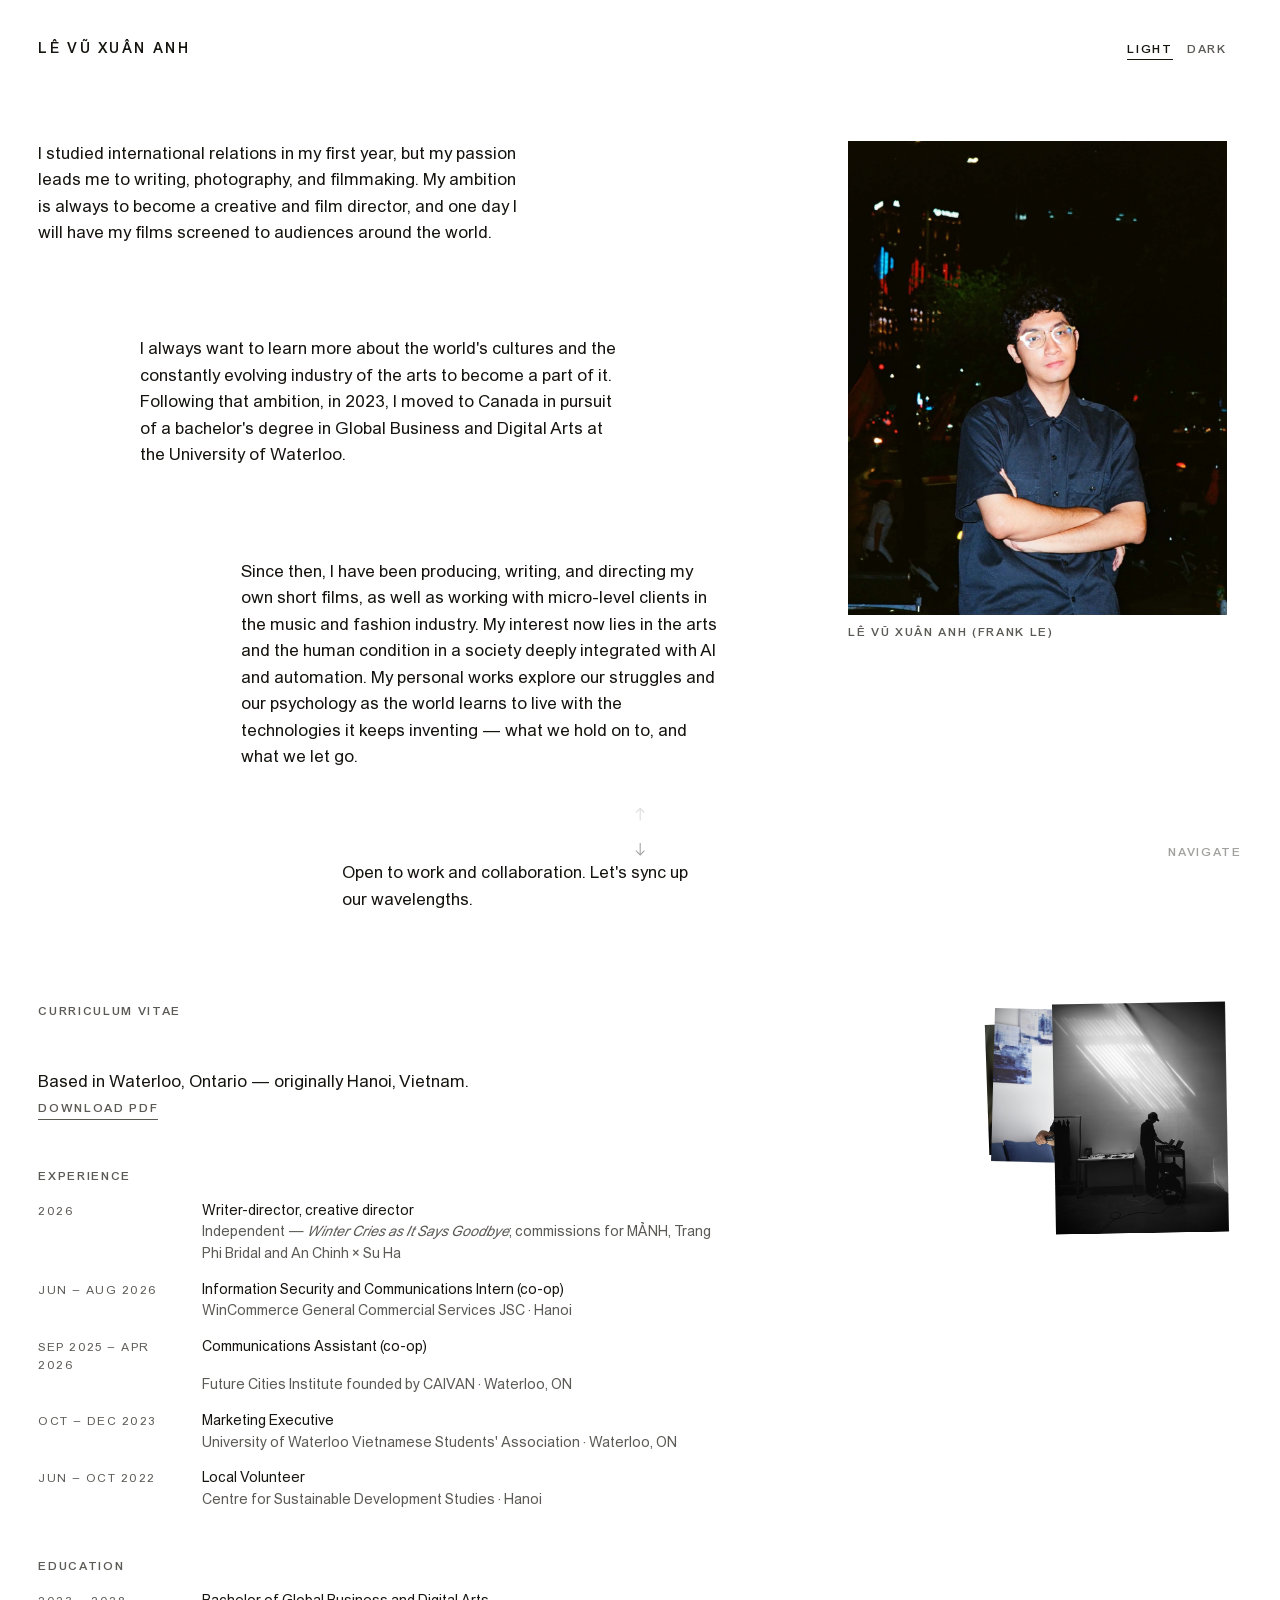
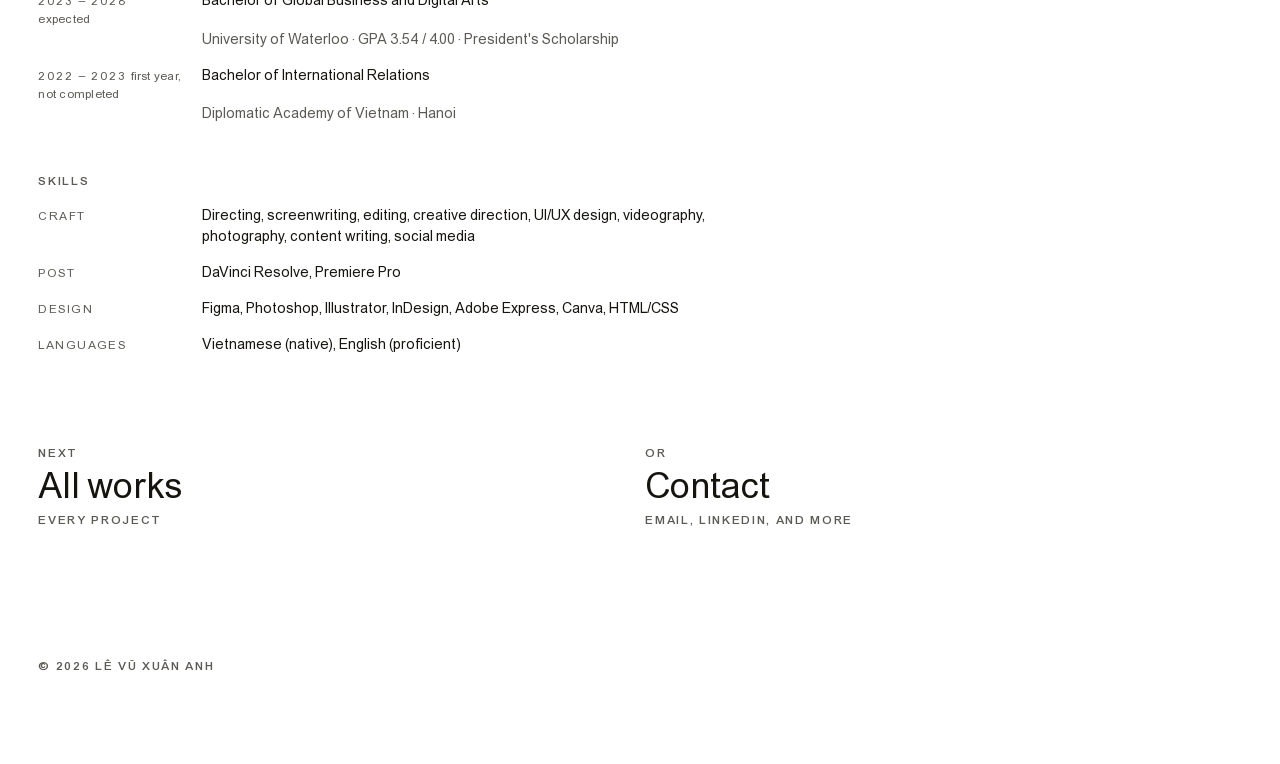
==== commit 9e589106: "Sans only: the mono registers come out; page titles carry the full name Frank: "I don't like the use" ====
--- a/about.html
+++ b/about.html
@@ -3,7 +3,7 @@
 <head>
 <meta charset="UTF-8">
 <meta name="viewport" content="width=device-width, initial-scale=1">
-<title>About — Frank Le</title>
+<title>About — Lê Vũ Xuân Anh</title>
 <meta name="description" content="About Lê Vũ Xuân Anh (Frank Le) — filmmaker and designer studying Global Business and Digital Arts at the University of Waterloo.">
 <link rel="preload" href="assets/fonts/ABCArealSuperfamilyVariable.woff2" as="font" type="font/woff2" crossorigin>
 <link rel="stylesheet" href="css/style.css">
--- a/css/style.css
+++ b/css/style.css
@@ -7,10 +7,14 @@
    oblique, and full Vietnamese — so there is nothing to round-trip
    to Google for and nothing to break when they change a URL.
 
-   FOUR AXES, and the site uses all of them:
+   FOUR AXES, three of them in use:
 
      MONO  0–100   0 is Areal, 50 is Semi Mono, 100 is Mono.
-                   This is the hierarchy. See "Three registers".
+                   HELD AT 0 EVERYWHERE — Frank, Sept 16 2026: "I
+                   don't like the use of mono typefaces. Use sans
+                   serif only." The first cut of this stylesheet set
+                   the node tree in Semi Mono and every label in
+                   Mono; that lasted a day. Don't bring it back.
      wght  400–700 Regular, Medium, Bold. There is nothing below
                    400 in this family — no Light, no Thin.
      slnt  −12–0   A real oblique, not a synthesised slant.
@@ -20,7 +24,9 @@
                    is switched on with the colour tokens.
 
    There is no slab axis in this family, so the slab half of Frank's
-   brief could not be built — Semi Mono does that job instead.
+   brief could not be built, and the semi mono that stood in for it
+   is gone too. Hierarchy is size, case, tracking and weight — the
+   one-typeface discipline the site has kept since Sept 8.
 
    LICENSING, read before deploying: the font's own name table says
    lawful use "excludes … storing on publicly available servers".
@@ -80,7 +86,8 @@
   /* The four axes, as numbers you can change one at a time. Nothing
      on this site writes font-variation-settings directly: the rule
      under :root composes these four, and a selector changes a
-     register by setting --mono or --wght and nothing else.
+     register by setting --wght and nothing else. --mono stays at 0
+     (see the font-face note at the top of this file).
 
      This is also why font-weight is no longer used anywhere.
      font-variation-settings wins over font-weight, so a stray
@@ -96,7 +103,7 @@
    font-variation-settings is inherited as a COMPUTED string, so a
    var() inside it is substituted once and the result is what
    children inherit. Declare it on body alone and a child setting
-   --mono: 100 changes nothing at all. Declaring it everywhere is
+   --wght: 500 changes nothing at all. Declaring it everywhere is
    what makes the custom properties behave like real axes. */
 *,
 *::before,
@@ -2090,6 +2097,28 @@
   margin: 0;
 }
 
+/* The cue's own box is not a target (Sept 16 2026). A closed cue is a
+   word in a corner, but its <nav> still spans the width of its widest
+   rung and the height of the folded column — invisible, and in front
+   of everything under it. On a phone the filter cue's box (300px wide
+   at 375) reached across the bottom of the screen and sat on top of
+   the Navigate trigger, so Navigate could not be tapped on the works
+   page at all; on every page the empty column above a closed trigger
+   was swallowing taps meant for the content beneath it. Only the
+   trigger, the rungs and their buttons take the pointer. A fine
+   pointer gets the whole box back while the cue is open, so the hand
+   can travel across the gaps between rungs without the cue closing
+   under it. */
+.navcue { pointer-events: none; }
+.navcue__trigger,
+.navcue__link,
+.navcue .filter-btn,
+.navcue .tool-btn { pointer-events: auto; }
+
+@media (hover: hover) and (pointer: fine) {
+  .navcue.is-open { pointer-events: auto; }
+}
+
 .navcue__trigger {
   font-family: var(--font);
   font-size: var(--step-0);
@@ -2398,6 +2427,69 @@
 /* Over a picture the arrows go white and full, like the cues. */
 .stepper.is-over-media .stepper__btn { color: #fff; opacity: 1; }
 .stepper.is-over-media .stepper__btn.is-end { opacity: 0.35; }
+
+/* ---------- Touch targets (Sept 16 2026) ----------
+   Every control in the corners is drawn small on purpose — a quiet
+   word, a hairline arrow — and on a desk a fine pointer lands on
+   twenty pixels without trouble. A thumb does not. Apple's floor is
+   44pt; measured on a phone the stepper arrows were 21×26, Navigate
+   67×19, the sort arrow 22×22, the resize grip 18×18, the filter
+   buttons 28×24.
+
+   The hit area grows here and nothing visible changes. An invisible
+   ::before reaches out from each control (a pseudo-element hit-tests
+   to the element that owns it), only where the pointer is coarse, and
+   each one is sized against its neighbours so targets tile rather
+   than overlap — the stepper's up arrow reaches up, its down arrow
+   reaches down, the two meet in the gap between them. Where a row's
+   pitch is under 44px (the filter rows at 36px, the cue's rungs at
+   36px) the target fills the pitch instead: a dead zone between two
+   buttons is worse than a target a few pixels under the ideal. The
+   grip simply gets a bigger box — its two hairlines are anchored to
+   its bottom-right corner and stay where they were. ---------- */
+@media (pointer: coarse) {
+  .stepper__btn,
+  .navcue__trigger,
+  .navcue__link,
+  .filter-btn,
+  .tool-btn,
+  .theme__btn,
+  .page-head__mark,
+  .credits__more,
+  .beat__num,
+  .shot__sound,
+  .node__hit { position: relative; }
+
+  .stepper__btn::before,
+  .navcue__trigger::before,
+  .navcue__link::before,
+  .filter-btn::before,
+  .tool-btn::before,
+  .theme__btn::before,
+  .page-head__mark::before,
+  .credits__more::before,
+  .beat__num::before,
+  .shot__sound::before,
+  .node__hit::before,
+  .compass::before {
+    content: "";
+    position: absolute;
+    inset: -10px -8px;
+  }
+
+  .stepper__btn--up::before   { inset: -14px -12px -4px; }   /* 21×26 → 45×44 */
+  .stepper__btn--down::before { inset: -4px -12px -14px; }
+  .navcue__trigger::before    { inset: -8px -10px -17px; }   /* 67×19 → 87×44, down into the gutter */
+  .navcue__link::before       { inset: -8px -10px; }         /* fills the 36px rung pitch */
+  .filter-btn::before         { inset: -6px; }               /* fills the 36px row pitch, 13px gaps */
+  .tool-btn::before           { inset: -11px -6px -11px -11px; } /* 22×22 → 39×44; less toward Tidy up */
+  .theme__btn::before         { inset: -12px -6px; }         /* 42×20 → 54×44, 14px between Light and Dark */
+  .page-head__mark::before    { inset: -12px -8px; }
+  .node__hit::before          { inset: -8px -6px; }          /* a bare branch label is 28px tall on a phone */
+  .compass::before            { inset: -1px; }               /* 42 → 44 */
+
+  .media-frame__grip { width: 2.75rem; height: 2.75rem; }
+}
 
 .navcue--filter {
   --rungs: 4;              /* Type, Year, Made for, and the tools */
@@ -2763,34 +2855,27 @@
 
 
 /* ============================================================
-   Three registers
-
-   The superfamily replaces the job size and case used to do alone.
-   Every piece of type on the site now belongs to one of three
-   voices, and the voice is set by ONE number — --mono.
-
-     VOICE      MONO 0    Areal, proportional. Anything you read as
-                          language: titles, passages, captions,
-                          names, the root of the node tree.
-
-     DIAGRAM    MONO 50   Areal Semi Mono. The node tree and the
-                          branches in the corner cues. Drawn, not
-                          written — semi mono reads as a schematic
-                          without the rigidity of full mono.
-
-     APPARATUS  MONO 100  Areal Mono. Everything that labels rather
-                          than says: marks, metadata, filters,
-                          numbers, corner controls. Already uppercase
-                          and tracked; mono is what that voice was
-                          reaching for.
-
-   Apparatus sits at wght 500 rather than 400. Small tracked caps at
-   Regular go weak, and mono has enough air in it already.
-
-   A selected filter goes to 700. That is free here in a way it never
-   is elsewhere: MONO 100 is monospaced, so every weight occupies the
-   same advance width and a row of options cannot reflow when one of
-   them is chosen.
+   Two registers
+
+   Everything is Areal proportional — sans only, Frank's call (Sept
+   16 2026). The first cut set the node tree in Semi Mono and the
+   labels in Mono as three registers on one axis; both are gone, and
+   what is left is the split the site has had since Sept 8:
+
+     VOICE      wght 400  Anything you read as language: titles,
+                          passages, captions, names, the node tree.
+
+     APPARATUS  wght 500  Everything that labels rather than says:
+                          marks, metadata, filters, numbers, corner
+                          controls. Already uppercase and tracked;
+                          Medium rather than Regular because small
+                          tracked caps at Regular go weak.
+
+   A chosen filter or theme button is full ink with a rule under the
+   word (see .filter-btn / .theme__btn [aria-pressed]), and NOT a
+   heavier weight: a bolder word is a wider word in a proportional
+   face, and the row would reflow every time one was chosen. The
+   weight change was only ever free in mono.
    ============================================================ */
 
 /* ---------- Apparatus ---------- */
@@ -2811,22 +2896,8 @@
 .shot__sound,
 .embed__link,
 .page-head__mark {
-  --mono: 100;
   --wght: 500;
 }
-
-/* Chosen, not just inked. No reflow: mono holds its widths. */
-.filter-btn[aria-pressed="true"],
-.theme__btn[aria-pressed="true"] { --wght: 700; }
-
-/* ---------- Diagram ---------- */
-.node__hit,
-.navcue__link {
-  --mono: 50;
-}
-
-/* Except the root, which is a name before it is a node. */
-.node--d0 .node__hit { --mono: 0; }
 
 /* ---------- Oblique ----------
    A real slant off the slnt axis rather than a browser's synthetic
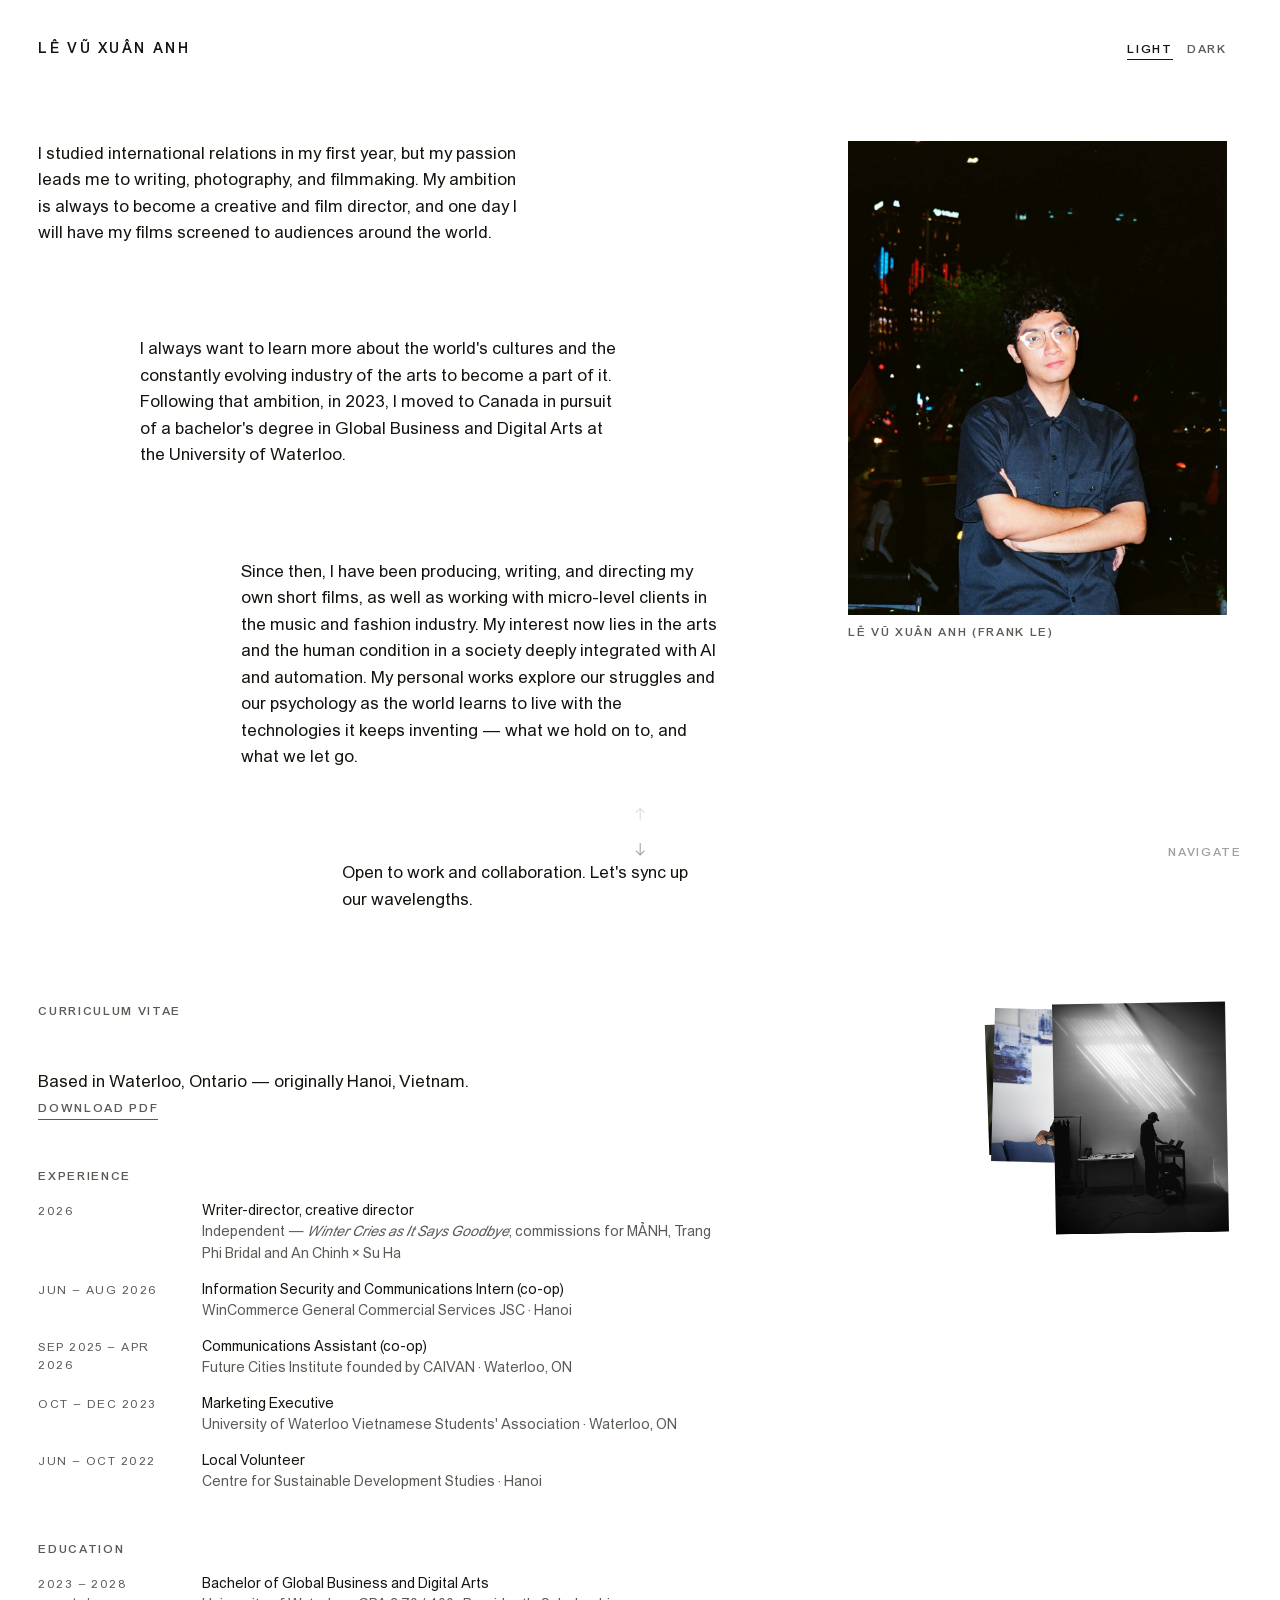
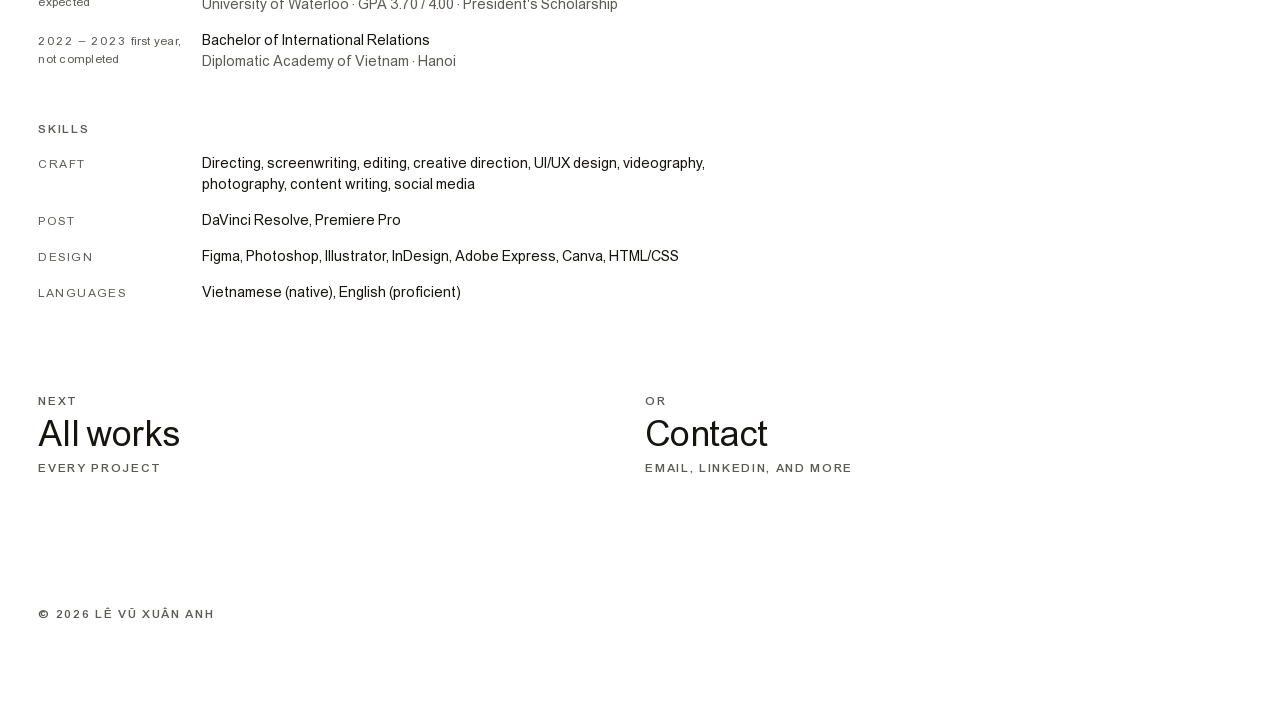
==== commit 2ac59156: "CV: the Sept 17 export, GPA 3.70 on the page to match Frank's new 2026 CV replaces the Sept 14 one. " ====
--- a/about.html
+++ b/about.html
@@ -102,7 +102,7 @@
         <li class="cv__item">
           <span class="cv__when">2023 – 2028 <span class="cv__note">expected</span></span>
           <span class="cv__what">Bachelor of Global Business and Digital Arts</span>
-          <span class="cv__where">University of Waterloo · GPA 3.54 / 4.00 · President's Scholarship</span>
+          <span class="cv__where">University of Waterloo · GPA 3.70 / 4.00 · President's Scholarship</span>
         </li>
         <li class="cv__item">
           <span class="cv__when">2022 – 2023 <span class="cv__note">first year, not completed</span></span>
--- a/css/style.css
+++ b/css/style.css
@@ -1311,7 +1311,7 @@
   font-size: var(--step-8);
   font-weight: 400;
   line-height: 1.04;
-  letter-spacing: -0.01em;
+  letter-spacing: -0.02em;   /* see "Tracking follows size" at the end of this file */
 }
 
 .work-marks {
@@ -1619,7 +1619,7 @@
   .beat { --step: 0.5rem; }    /* the staircase stays, in miniature —
                                   five full steps would be an eighth
                                   of a phone's width */
-  .work-title { font-size: var(--step-7); }
+  .work-title { font-size: var(--step-7); letter-spacing: -0.015em; }
 }
 
 /* ============================================================
@@ -2706,6 +2706,13 @@
 }
 
 .cv__when {
+  /* Spans both rows of the entry. Left to the first row alone, a date
+     that wraps — "2022 – 2023 first year, not completed" is two lines
+     in a 9rem column — makes that row as tall as itself and the
+     extra lands as a gap between the degree and the school (17px on
+     the Diplomatic Academy entry, Sept 16 2026). Spanning, its height
+     is shared across the pair instead. */
+  grid-row: 1 / span 2;
   font-size: var(--step-0);
   letter-spacing: 0.12em;
   text-transform: uppercase;
@@ -2721,6 +2728,7 @@
 
 @media (max-width: 620px) {
   .cv__item { grid-template-columns: 1fr; row-gap: 0.15rem; }
+  .cv__when { grid-row: auto; }   /* stacked: the date is its own row again */
   .cv__what, .cv__where { grid-column: 1; }
 }
 
@@ -2909,3 +2917,64 @@
   --slnt: -12;
   font-style: normal;   /* the axis does it; no synthesis on top */
 }
+
+
+/* ============================================================
+   More contrast (Sept 16 2026)
+
+   The quiet corners are quiet by opacity: Navigate and the stepper
+   rest at 0.4, an exhausted stepper arrow at 0.15, the tree's edges
+   at 0.32, and secondary text is a softer ink. For someone who has
+   asked their system for more contrast, quiet is the wrong answer
+   and every one of those goes to full ink. The exhausted arrow keeps
+   half — it still has to read as unavailable — and the hover-lift on
+   the compass is moot at 1. Soft ink becomes ink in all three theme
+   states, which is why the selector list is three long: the dark
+   blocks redefine --ink-soft with more specificity than :root, and
+   this block has to be the one that wins in each.
+   ============================================================ */
+@media (prefers-contrast: more) {
+  :root,
+  :root[data-theme="dark"],
+  :root:not([data-theme="light"]) { --ink-soft: var(--ink); }
+
+  .navcue__trigger,
+  .stepper__btn,
+  .beat.is-closed .beat__num,
+  .zoom__track::after,
+  .zoom__range::-webkit-slider-runnable-track,
+  .zoom__range::-moz-range-track { opacity: 1; }
+
+  .stepper__btn.is-end,
+  .stepper.is-over-media .stepper__btn.is-end { opacity: 0.5; }
+
+  .canvas__edge { stroke-opacity: 1; }
+}
+
+
+/* ============================================================
+   Tracking follows size (Sept 16 2026)
+
+   Letter-spacing is not one number: as type grows the letters read
+   further apart than the designer set them, so display sizes want
+   negative tracking and small text wants none or a touch positive.
+   The site's small tracked caps already carry their own (0.08–0.18em
+   on the labels); this is the other end of the ladder. The work
+   title at step 8 had -0.01em; the root of the tree, the name on
+   About and the closing "next" nodes sit at step 6 with none, so the
+   largest words on the site were the loosest.
+
+     step 8   -0.02em    .work-title
+     step 7   -0.015em   .work-title on a narrow screen
+     step 6   -0.01em    the root's name, About's name, next-nodes
+
+   The alias beside the root's name keeps its own +0.01em — it is
+   set at 0.62em of the name and needs the air. Below 720px the root
+   drops to step 4 and takes no tracking with it.
+   ============================================================ */
+.next-node__title,
+.passage--name { letter-spacing: -0.01em; }
+
+@media (min-width: 721px) {
+  .node--d0 .node__hit { letter-spacing: -0.01em; }
+}
